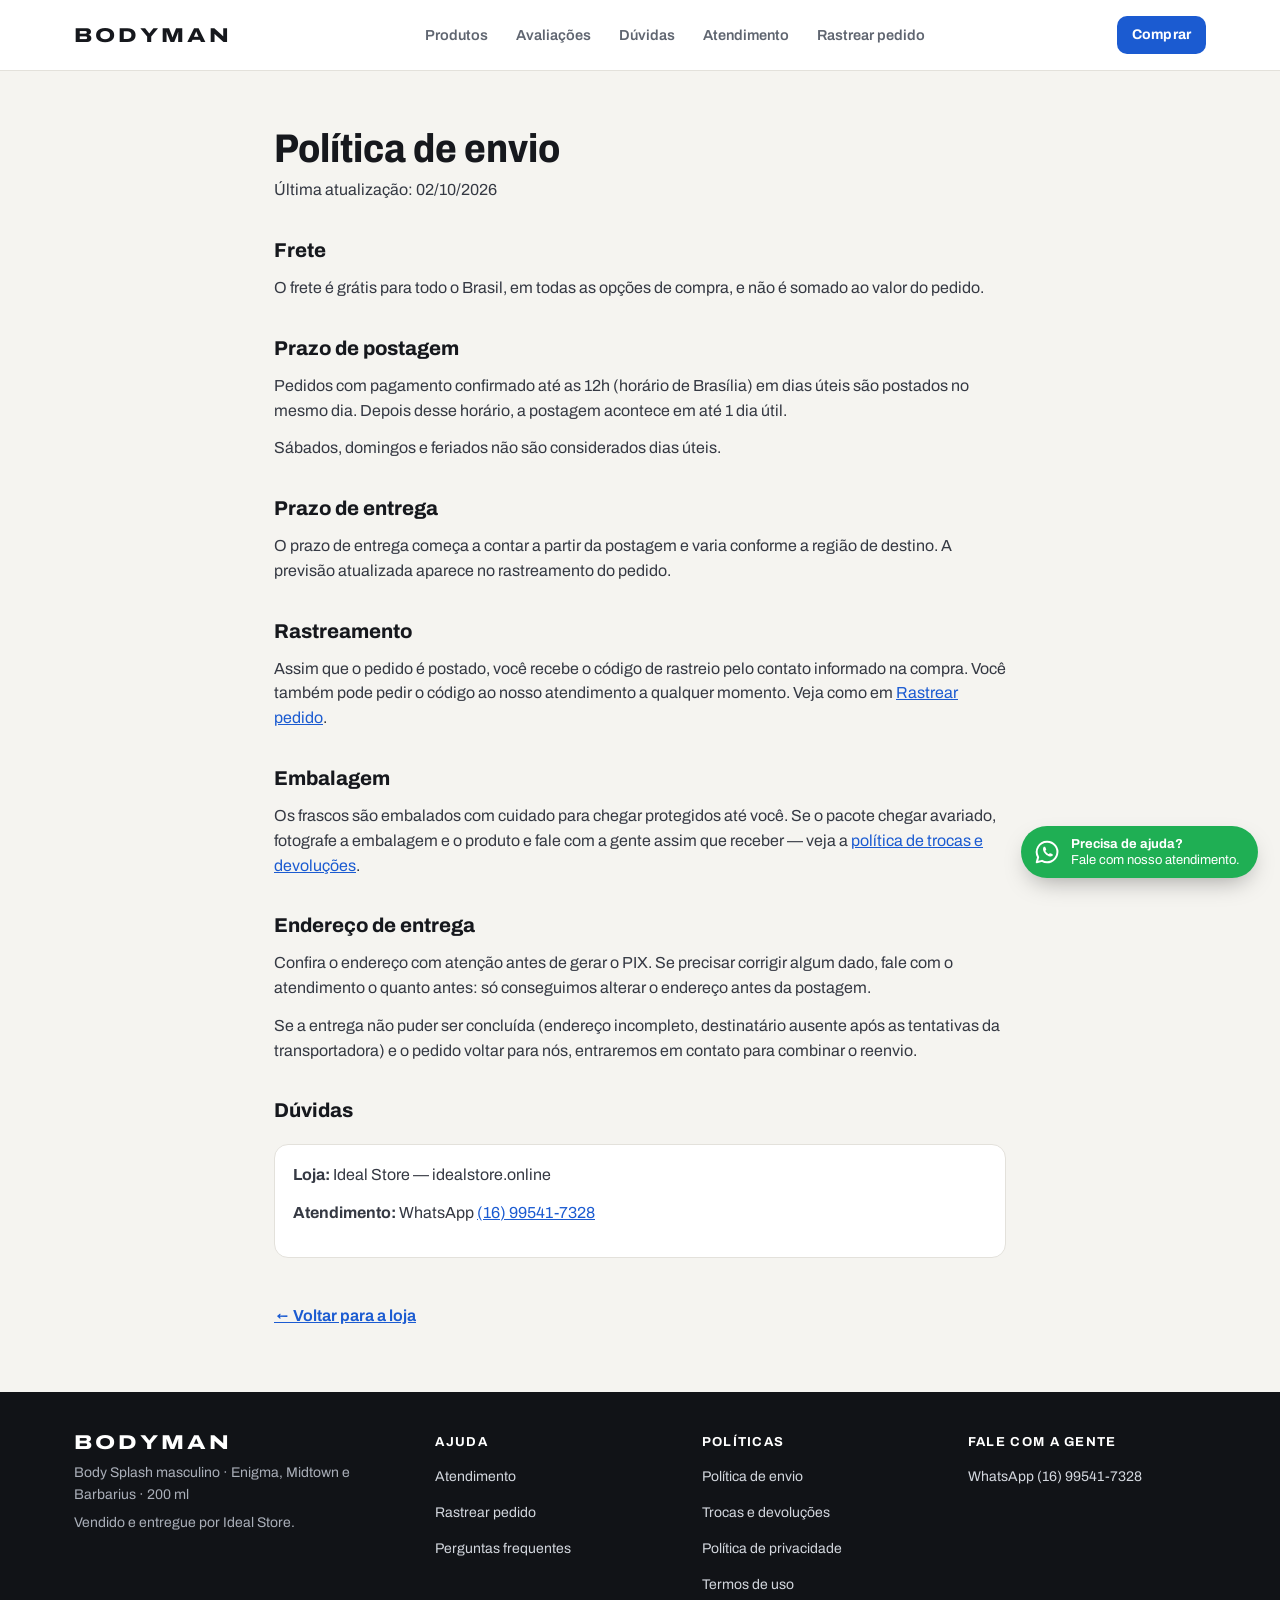
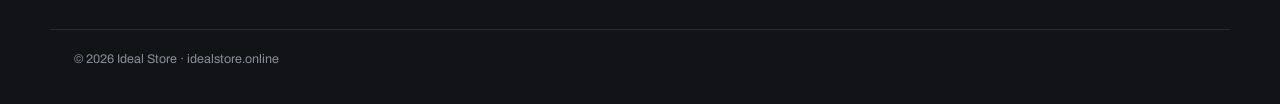
==== politica-de-envio.html @ 3f60a975 "Otimiza a página de vendas Bodyman para confiança e conversão Página (index.html, style.css, script." ====
<!DOCTYPE html>
<html lang="pt-BR" class="no-js">
<head>
<meta charset="UTF-8">
<meta name="viewport" content="width=device-width, initial-scale=1, viewport-fit=cover">
<title>Política de envio | Bodyman · Ideal Store</title>
<meta name="description" content="Frete grátis para todo o Brasil, prazo de postagem e rastreamento dos pedidos Bodyman.">
<meta name="theme-color" content="#16181D">
<link rel="canonical" href="https://idealstore.online/politica-de-envio.html">
<link rel="icon" href="img/favicon.svg" type="image/svg+xml">
<link rel="icon" href="img/favicon-48.png" type="image/png" sizes="48x48">
<link rel="apple-touch-icon" href="img/apple-touch-icon.png">
<script>document.documentElement.className='js';</script>
<link rel="stylesheet" href="style.css?v=20261002">
</head>
<body>
<a class="bm-pular" href="#conteudo">Pular para o conteúdo</a>

<header class="bm-header" id="topo">
  <div class="bm-wrap bm-header-in">
    <a class="bm-logo" href="/" aria-label="Bodyman — página inicial">BODYMAN</a>
    <nav class="bm-nav" id="bm-menu" aria-label="Menu principal" data-aberto="false">
      <a href="/#fragrancias">Produtos</a>
      <a href="/#avaliacoes">Avaliações</a>
      <a href="/#duvidas">Dúvidas</a>
      <a href="/#atendimento">Atendimento</a>
      <a href="rastrear-pedido.html">Rastrear pedido</a>
    </nav>
    <div class="bm-header-acoes">
      <a class="bm-btn bm-btn--sm bm-header-cta" href="/#oferta">Comprar</a>
      <a class="bm-header-wa" data-wa="header" href="https://wa.me/5516995417328?text=Ol%C3%A1!%20Vim%20pelo%20site%20da%20Bodyman%20e%20gostaria%20de%20tirar%20uma%20d%C3%BAvida%20sobre%20meu%20pedido%2Fprodutos." target="_blank" rel="noopener" aria-label="Atendimento pelo WhatsApp"><svg viewBox="0 0 24 24" aria-hidden="true"><path class="bm-wa-bolha" d="M12 3.2a8.8 8.8 0 0 0-7.6 13.2L3.2 20.8l4.5-1.2A8.8 8.8 0 1 0 12 3.2z"/><path class="bm-wa-fone" d="M8.9 7.9c.2-.4.4-.4.7-.4h.5c.2 0 .4 0 .5.4l.7 1.7c.1.2 0 .4-.1.6l-.5.6c-.1.2-.1.3 0 .5.6 1 1.4 1.8 2.4 2.4.2.1.4.1.5 0l.6-.5c.2-.2.4-.2.6-.1l1.7.7c.3.1.4.3.4.5v.5c0 .3-.1.5-.4.7-.5.3-1.2.5-1.9.4-1.4-.2-2.8-1-3.9-2.1s-1.9-2.5-2.1-3.9c-.1-.7.1-1.4.4-1.9z"/></svg></a>
      <button type="button" class="bm-menu-btn" aria-controls="bm-menu" aria-expanded="false" aria-label="Abrir menu">
        <svg class="bm-ico-menu" viewBox="0 0 24 24" aria-hidden="true"><path d="M4 7h16M4 12h16M4 17h16"/></svg>
        <svg class="bm-ico-fechar" viewBox="0 0 24 24" aria-hidden="true"><path d="M6 6l12 12M18 6L6 18"/></svg>
      </button>
    </div>
  </div>
</header>

<main id="conteudo" class="bm-wrap bm-doc">
  <h1>Política de envio</h1>
  <p class="bm-doc-data">Última atualização: 02/10/2026</p>

  <h2>Frete</h2>
  <p>O frete é grátis para todo o Brasil, em todas as opções de compra, e não é somado ao valor do pedido.</p>

  <h2>Prazo de postagem</h2>
  <p>Pedidos com pagamento confirmado até as <span data-corte>12h</span> (horário de Brasília) em dias úteis são postados no mesmo dia. Depois desse horário, a postagem acontece em até 1 dia útil.</p>
  <p>Sábados, domingos e feriados não são considerados dias úteis.</p>

  <h2>Prazo de entrega</h2>
  <p>O prazo de entrega começa a contar a partir da postagem e varia conforme a região de destino.<span data-site-if="DELIVERY_ESTIMATE" hidden> Prazo estimado: <span data-site-text="DELIVERY_ESTIMATE"></span>.</span> A previsão atualizada aparece no rastreamento do pedido.</p>
  <p class="bm-preencher">PREENCHER no site.js: DELIVERY_ESTIMATE (ex.: "de 3 a 12 dias úteis após a postagem, conforme a região").</p>

  <h2>Rastreamento</h2>
  <p>Assim que o pedido é postado, você recebe o código de rastreio pelo contato informado na compra. Você também pode pedir o código ao nosso atendimento a qualquer momento. Veja como em <a href="rastrear-pedido.html">Rastrear pedido</a>.</p>
  <!-- CONFIRMAR: por qual canal o código é enviado (WhatsApp, e-mail ou os dois). -->

  <h2>Embalagem</h2>
  <p>Os frascos são embalados com cuidado para chegar protegidos até você. Se o pacote chegar avariado, fotografe a embalagem e o produto e fale com a gente assim que receber — veja a <a href="trocas-e-devolucoes.html">política de trocas e devoluções</a>.</p>

  <h2>Endereço de entrega</h2>
  <p>Confira o endereço com atenção antes de gerar o PIX. Se precisar corrigir algum dado, fale com o atendimento o quanto antes: só conseguimos alterar o endereço antes da postagem.</p>
  <p>Se a entrega não puder ser concluída (endereço incompleto, destinatário ausente após as tentativas da transportadora) e o pedido voltar para nós, entraremos em contato para combinar o reenvio.</p>
  <!-- CONFIRMAR: condições de reenvio quando o pedido volta por erro de endereço. -->

  <h2>Dúvidas</h2>
  <div class="bm-doc-box">
    <p><b>Loja:</b> <span data-site-text="STORE_NAME">Ideal Store</span> — idealstore.online</p>
    <!-- Dados da empresa: preencha COMPANY_NAME, CNPJ e ADDRESS no site.js. Enquanto vazios, estas linhas não aparecem. -->
    <p data-site-if="COMPANY_NAME" hidden><b>Razão social:</b> <span data-site-text="COMPANY_NAME"></span></p>
    <p data-site-if="CNPJ" hidden><b>CNPJ:</b> <span data-site-text="CNPJ"></span></p>
    <p data-site-if="ADDRESS" hidden><b>Endereço:</b> <span data-site-text="ADDRESS"></span></p>
    <p><b>Atendimento:</b> WhatsApp <a data-wa="politica" href="https://wa.me/5516995417328?text=Ol%C3%A1!%20Vim%20pelo%20site%20da%20Bodyman%20e%20gostaria%20de%20tirar%20uma%20d%C3%BAvida%20sobre%20meu%20pedido%2Fprodutos." target="_blank" rel="noopener"><span data-site-text="WHATSAPP_DISPLAY">(16) 99541-7328</span></a><span data-site-if="EMAIL" hidden> · e-mail <a data-site-href="email" href="#"><span data-site-text="EMAIL"></span></a></span></p>
    <p class="bm-preencher">PREENCHER no site.js: COMPANY_NAME (razão social), CNPJ, ADDRESS e EMAIL (se existir). Esta caixa amarela só aparece com ?preview=1.</p>
  </div>
  <a class="bm-doc-voltar" href="/">← Voltar para a loja</a>
</main>

<footer class="bm-rodape">
  <div class="bm-wrap bm-rodape-grid">
    <div class="bm-rodape-marca">
      <p class="bm-logo bm-logo--rodape">BODYMAN</p>
      <p>Body Splash masculino · Enigma, Midtown e Barbarius · 200 ml</p>
      <p>Vendido e entregue por <span data-site-text="STORE_NAME">Ideal Store</span>.</p>
    </div>
    <nav class="bm-rodape-col" aria-label="Ajuda">
      <p class="bm-rodape-tit">Ajuda</p>
      <a href="/#atendimento">Atendimento</a>
      <a href="rastrear-pedido.html">Rastrear pedido</a>
      <a href="/#duvidas">Perguntas frequentes</a>
    </nav>
    <nav class="bm-rodape-col" aria-label="Políticas">
      <p class="bm-rodape-tit">Políticas</p>
      <a href="politica-de-envio.html">Política de envio</a>
      <a href="trocas-e-devolucoes.html">Trocas e devoluções</a>
      <a href="politica-de-privacidade.html">Política de privacidade</a>
      <a href="termos-de-uso.html">Termos de uso</a>
    </nav>
    <div class="bm-rodape-col">
      <p class="bm-rodape-tit">Fale com a gente</p>
      <a data-wa="rodape" href="https://wa.me/5516995417328?text=Ol%C3%A1!%20Vim%20pelo%20site%20da%20Bodyman%20e%20gostaria%20de%20tirar%20uma%20d%C3%BAvida%20sobre%20meu%20pedido%2Fprodutos." target="_blank" rel="noopener">WhatsApp <span data-site-text="WHATSAPP_DISPLAY">(16) 99541-7328</span></a>
      <a data-site-if="EMAIL" hidden data-site-href="email" href="#"><span data-site-text="EMAIL"></span></a>
      <p data-site-if="SUPPORT_HOURS" hidden><span data-site-text="SUPPORT_HOURS"></span></p>
    </div>
  </div>
  <div class="bm-wrap bm-rodape-base">
    <p data-site-if="COMPANY_NAME CNPJ" hidden><span data-site-text="COMPANY_NAME"></span> · CNPJ <span data-site-text="CNPJ"></span></p>
    <p data-site-if="ADDRESS" hidden><span data-site-text="ADDRESS"></span></p>
    <p>© <span data-ano>2026</span> <span data-site-text="STORE_NAME">Ideal Store</span> · idealstore.online</p>
  </div>
</footer>

<a class="bm-wa-flutuante" data-wa="flutuante" href="https://wa.me/5516995417328?text=Ol%C3%A1!%20Vim%20pelo%20site%20da%20Bodyman%20e%20gostaria%20de%20tirar%20uma%20d%C3%BAvida%20sobre%20meu%20pedido%2Fprodutos." target="_blank" rel="noopener" aria-label="Precisa de ajuda? Fale com nosso atendimento pelo WhatsApp">
  <svg viewBox="0 0 24 24" aria-hidden="true"><path class="bm-wa-bolha" d="M12 3.2a8.8 8.8 0 0 0-7.6 13.2L3.2 20.8l4.5-1.2A8.8 8.8 0 1 0 12 3.2z"/><path class="bm-wa-fone" d="M8.9 7.9c.2-.4.4-.4.7-.4h.5c.2 0 .4 0 .5.4l.7 1.7c.1.2 0 .4-.1.6l-.5.6c-.1.2-.1.3 0 .5.6 1 1.4 1.8 2.4 2.4.2.1.4.1.5 0l.6-.5c.2-.2.4-.2.6-.1l1.7.7c.3.1.4.3.4.5v.5c0 .3-.1.5-.4.7-.5.3-1.2.5-1.9.4-1.4-.2-2.8-1-3.9-2.1s-1.9-2.5-2.1-3.9c-.1-.7.1-1.4.4-1.9z"/></svg>
  <span class="bm-wa-txt"><b>Precisa de ajuda?</b>Fale com nosso atendimento.</span>
</a>

<script src="site.js?v=20261002" defer></script>
</body>
</html>
---- style.css ----
/* =====================================================================
   BODYMAN · IDEAL STORE — estilos da loja
   Tema claro, cores e fonte da identidade original (Archivo + azul).
   Mobile first: o layout base é o do celular; telas maiores ajustam.
   Preços, textos dinâmicos e regras ficam no script.js / site.js.
   ===================================================================== */

/* ---------- fonte (hospedada no próprio site) ---------- */
@font-face{
  font-family:'Archivo';
  font-style:normal;
  font-weight:100 900;
  font-stretch:62% 125%;
  font-display:swap;
  src:url(fonts/archivo-latin.woff2) format('woff2');
  unicode-range:U+0000-00FF,U+0131,U+0152-0153,U+02BB-02BC,U+02C6,U+02DA,U+02DC,U+0304,U+0308,U+0329,U+2000-206F,U+20AC,U+2122,U+2191,U+2193,U+2212,U+2215,U+FEFF,U+FFFD;
}
/* fonte do sistema com as medidas da Archivo: o texto não "pula" quando a fonte carrega */
@font-face{
  font-family:'Archivo Fallback';
  src:local('Arial'),local('Helvetica'),local('Liberation Sans'),local('Arimo'),local('Roboto');
  size-adjust:98.6%;
  ascent-override:89%;
  descent-override:21.3%;
  line-gap-override:0%;
}

:root{
  --bm-bg:        #F5F4F0;
  --bm-surface:   #FFFFFF;
  --bm-surface-2: #F2F1EC;
  --bm-line:      #E3E1DB;
  --bm-line-2:    #CFCCC4;
  --bm-txt:       #16181D;
  --bm-muted:     #5F6570;
  --bm-ink:       #16181D;

  --bm-brand:     #1B5BD1;
  --bm-brand-esc: #1449AE;
  --bm-brand-tint:#EEF3FD;
  --bm-ok:        #127A45;
  --bm-ok-tint:   #E8F5EE;
  --bm-estrela:   #F2A516;
  --bm-erro:      #B3261E;
  --bm-wa:        #1FAF54;
  --bm-wa-esc:    #178F44;

  --bm-enigma:    #2B2B2B;
  --bm-midtown:   #3A86C8;
  --bm-barbarius: #1C5E7E;

  --bm-palco:     radial-gradient(ellipse at 50% 58%,#FFFFFF 0%,#EFEDE8 80%);
  --bm-raio:      14px;
  --bm-max:       1180px;
  --bm-gutter:    16px;
  --bm-header-h:  58px;
}

*,*::before,*::after{box-sizing:border-box;}
html{scroll-behavior:smooth;-webkit-text-size-adjust:100%;text-size-adjust:100%;}
body{
  margin:0;background:var(--bm-bg);color:var(--bm-txt);
  font-family:'Archivo','Archivo Fallback','Helvetica Neue',Arial,sans-serif;
  font-size:16px;line-height:1.55;-webkit-font-smoothing:antialiased;
  overflow-x:clip;
}
img{max-width:100%;display:block;height:auto;}
button,input{font-family:inherit;}
p{margin:0 0 .8em;}
p:last-child{margin-bottom:0;}
ul,ol{margin:0;padding:0;list-style:none;}
a{color:var(--bm-brand);}
svg{flex:none;}
[hidden]{display:none !important;}
:focus-visible{outline:2px solid var(--bm-brand);outline-offset:2px;}

.bm-wrap{max-width:var(--bm-max);margin:0 auto;padding:0 var(--bm-gutter);}

.bm-pular{position:absolute;left:12px;top:-60px;z-index:300;background:var(--bm-ink);color:#fff;padding:10px 14px;border-radius:8px;text-decoration:none;}
.bm-pular:focus{top:10px;}

/* ---------- ícones de linha ---------- */
.bm-chips svg,.bm-confianca svg,.bm-garantias svg,.bm-resumo-selos svg,.bm-vendedor svg,
.bm-etapa-ico svg,.bm-envio-hoje svg,.bm-seta svg,.bm-menu-btn svg,.bm-co svg.bm-ico{
  fill:none;stroke:currentColor;stroke-width:1.8;stroke-linecap:round;stroke-linejoin:round;
}

/* ---------- botões ---------- */
.bm-btn{
  display:inline-flex;align-items:center;justify-content:center;gap:8px;
  font-size:15px;font-weight:700;line-height:1.2;letter-spacing:.01em;
  padding:13px 22px;min-height:46px;border-radius:10px;border:1.5px solid transparent;cursor:pointer;
  background:var(--bm-brand);color:#fff;text-decoration:none;text-align:center;
  -webkit-tap-highlight-color:transparent;touch-action:manipulation;
  transition:background .18s ease,border-color .18s ease,transform .12s ease,box-shadow .18s ease;
}
.bm-btn:hover{background:var(--bm-brand-esc);}
.bm-btn:active{transform:translateY(1px);}
.bm-btn[disabled]{opacity:.45;cursor:not-allowed;}
.bm-btn--lg{
  width:100%;min-height:56px;padding:16px 22px;font-size:16.5px;font-weight:750;
  letter-spacing:.06em;text-transform:uppercase;
  box-shadow:0 8px 20px -10px rgba(27,91,209,.55);
}
.bm-btn--sm{min-height:38px;padding:9px 14px;font-size:14px;}
.bm-btn--ghost{background:transparent;color:var(--bm-txt);border-color:var(--bm-line-2);box-shadow:none;}
.bm-btn--ghost:hover{background:var(--bm-surface-2);border-color:#B9B5AC;}
.bm-btn--wa{background:var(--bm-wa);box-shadow:0 8px 20px -10px rgba(31,175,84,.6);}
.bm-btn--wa:hover{background:var(--bm-wa-esc);}
.bm-btn--wa svg,.bm-wa-flutuante svg{width:22px;height:22px;}
.bm-wa-bolha{fill:none;stroke:currentColor;stroke-width:1.7;stroke-linejoin:round;}
.bm-wa-fone{fill:currentColor;}

/* ---------- estrelas ---------- */
.bm-stars{position:relative;display:inline-block;white-space:nowrap;letter-spacing:1px;line-height:1;color:#D9D6CF;font-size:15px;font-style:normal;}
.bm-stars i{position:absolute;left:0;top:0;overflow:hidden;font-style:normal;color:var(--bm-estrela);}
.bm-stars--lg{font-size:20px;}

/* =====================================================================
   CABEÇALHO
   ===================================================================== */
.bm-header{position:relative;z-index:50;background:var(--bm-surface);border-bottom:1px solid var(--bm-line);}
.bm-header-in{display:flex;align-items:center;justify-content:space-between;gap:16px;height:var(--bm-header-h);}
.bm-logo{
  font-size:18px;font-weight:800;font-stretch:125%;letter-spacing:.16em;line-height:1;
  color:var(--bm-ink);text-decoration:none;margin:0;
}
.bm-header-acoes{display:flex;align-items:center;gap:8px;}
.bm-header-cta{display:none;}
.bm-header-wa{width:44px;height:44px;display:inline-flex;align-items:center;justify-content:center;border-radius:10px;color:var(--bm-wa);}
.bm-header-wa svg{width:26px;height:26px;}
.bm-menu-btn{
  width:44px;height:44px;margin-right:-10px;display:inline-flex;align-items:center;justify-content:center;
  background:none;border:0;border-radius:10px;color:var(--bm-ink);cursor:pointer;
}
.bm-menu-btn svg{width:24px;height:24px;}
.bm-menu-btn .bm-ico-fechar{display:none;}
.bm-menu-btn[aria-expanded="true"] .bm-ico-menu{display:none;}
.bm-menu-btn[aria-expanded="true"] .bm-ico-fechar{display:block;}

/* menu do celular: lista simples abaixo do cabeçalho */
.bm-nav{display:flex;}
.js .bm-nav{
  position:absolute;left:0;right:0;top:100%;display:none;flex-direction:column;
  background:var(--bm-surface);border-bottom:1px solid var(--bm-line);
  box-shadow:0 18px 30px -18px rgba(20,24,33,.25);padding:6px var(--bm-gutter) 14px;
}
.js .bm-nav[data-aberto="true"]{display:flex;}
.bm-nav a{color:var(--bm-txt);text-decoration:none;font-weight:600;font-size:16px;padding:13px 2px;border-bottom:1px solid var(--bm-surface-2);}
.bm-nav a:last-child{border-bottom:0;}
.no-js .bm-menu-btn{display:none;}
.no-js .bm-header-in{height:auto;flex-wrap:wrap;padding-top:12px;padding-bottom:6px;}
.no-js .bm-nav{width:100%;overflow-x:auto;gap:16px;}
.no-js .bm-nav a{font-size:14px;border:0;white-space:nowrap;padding:6px 0;}

/* =====================================================================
   HERO
   ===================================================================== */
.bm-hero{padding:0 0 36px;}
.bm-hero-in{display:grid;grid-template-columns:minmax(0,1fr);}
.bm-hero-midia{min-width:0;}
.bm-palco{
  position:relative;margin:0 calc(-1 * var(--bm-gutter));
  height:clamp(214px,57vw,300px);background:var(--bm-palco);
  display:flex;align-items:center;justify-content:center;overflow:hidden;
}
.bm-palco-img{height:90%;width:auto;max-width:none;}
.bm-palco-tag{
  display:none;position:absolute;left:var(--bm-gutter);bottom:12px;
  font-size:11.5px;font-weight:700;letter-spacing:.08em;text-transform:uppercase;
  background:rgba(255,255,255,.88);color:var(--bm-ink);border:1px solid var(--bm-line);
  border-radius:999px;padding:5px 10px;
}
.bm-hero-txt{min-width:0;padding-top:16px;}
.bm-marca{font-size:12px;font-weight:800;letter-spacing:.18em;text-transform:uppercase;color:var(--bm-ink);margin:0 0 6px;}
.bm-marca span{font-weight:600;letter-spacing:.06em;color:var(--bm-muted);}
.bm-titulo{
  font-size:clamp(26px,7.2vw,46px);font-weight:760;font-stretch:88%;line-height:1.06;letter-spacing:-.015em;
  margin:0 0 10px;text-wrap:balance;
}
.bm-nota-linha{display:inline-flex;flex-wrap:wrap;align-items:center;gap:4px 8px;font-size:14px;color:var(--bm-muted);text-decoration:none;margin:0 0 8px;}
.bm-nota-linha b{color:var(--bm-txt);}
.bm-nota-linha:hover span:last-child{text-decoration:underline;}
.bm-kit-linha{font-size:14.5px;line-height:1.45;color:var(--bm-muted);margin:0 0 12px;}
.bm-kit-linha b{color:var(--bm-txt);font-weight:650;}

.bm-preco-bloco{margin:0 0 12px;}
.bm-preco{font-size:clamp(34px,9.4vw,46px);font-weight:800;letter-spacing:-.02em;line-height:1;margin:0 0 6px;}
.bm-preco small{font-size:15px;font-weight:650;color:var(--bm-ok);letter-spacing:0;}
.bm-preco-de{font-size:13.5px;color:var(--bm-muted);margin:0;}
.bm-preco-de b{color:var(--bm-ok);font-weight:650;}

.bm-chips{display:flex;flex-wrap:wrap;gap:6px 11px;margin:0 0 16px;font-size:12.5px;font-weight:650;color:var(--bm-txt);}
.bm-chips li{display:inline-flex;align-items:center;gap:4px;white-space:nowrap;}
.bm-chips svg{width:16px;height:16px;color:var(--bm-brand);}

.bm-cta-selos{font-size:12.5px;color:var(--bm-muted);text-align:center;margin:10px 0 0;}
.bm-cta-selos i{font-style:normal;margin:0 4px;color:var(--bm-line-2);}
.bm-envio-hoje{display:flex;align-items:flex-start;justify-content:center;gap:6px;font-size:13px;color:var(--bm-txt);text-align:center;margin:10px 0 0;}
.bm-envio-hoje svg{width:15px;height:15px;color:var(--bm-brand);margin-top:3px;}
.bm-hero-alt{text-align:center;font-size:14px;margin:12px 0 0;}
.bm-hero-alt a{font-weight:600;text-underline-offset:3px;}

/* prova social logo abaixo do botão */
.bm-prova{margin-top:22px;padding-top:18px;border-top:1px solid var(--bm-line);}
.bm-prova-cab{display:flex;align-items:center;justify-content:space-between;gap:10px;margin-bottom:12px;}
.bm-prova-cab p{margin:0;display:flex;flex-wrap:wrap;align-items:center;gap:4px 8px;font-size:14px;color:var(--bm-muted);}
.bm-prova-cab b{color:var(--bm-txt);}
.bm-prova-cab a{font-size:14px;font-weight:650;white-space:nowrap;text-underline-offset:3px;}
.bm-prova-lista{
  display:grid;grid-auto-flow:column;grid-auto-columns:44%;gap:10px;
  overflow-x:auto;scroll-snap-type:x mandatory;-webkit-overflow-scrolling:touch;
  margin:0 calc(-1 * var(--bm-gutter));padding:2px var(--bm-gutter) 6px;scroll-padding:0 var(--bm-gutter);
  scrollbar-width:none;
}
.bm-prova-lista::-webkit-scrollbar{display:none;}

/* card curto de avaliação (destaques) */
.bm-mini-av{
  scroll-snap-align:start;min-width:0;display:flex;flex-direction:column;
  background:var(--bm-surface);border:1px solid var(--bm-line);border-radius:12px;overflow:hidden;
}
.bm-mini-av-foto{display:block;width:100%;padding:0;border:0;background:var(--bm-surface-2);cursor:zoom-in;aspect-ratio:4/5;overflow:hidden;}
.bm-mini-av-foto img{width:100%;height:100%;object-fit:cover;}
.bm-mini-av-corpo{display:flex;flex-direction:column;gap:4px;padding:10px 11px 12px;}
.bm-mini-av-corpo .bm-stars{font-size:13px;}
.bm-mini-av-texto{
  font-size:13px;line-height:1.4;margin:0;color:var(--bm-txt);
  display:-webkit-box;-webkit-line-clamp:3;-webkit-box-orient:vertical;overflow:hidden;
}
.bm-mini-av-nome{font-size:12.5px;font-weight:700;margin:0;}
.bm-mini-av-meta{font-size:12px;color:var(--bm-muted);margin:0;}

/* selo de compra verificada */
.bm-verificada{display:inline-flex;align-items:center;gap:4px;font-size:11px;font-weight:700;color:var(--bm-ok);background:var(--bm-ok-tint);border-radius:999px;padding:3px 8px;align-self:flex-start;white-space:nowrap;}

/* =====================================================================
   FAIXA DE CONFIANÇA
   ===================================================================== */
.bm-confianca{background:var(--bm-surface);border-top:1px solid var(--bm-line);border-bottom:1px solid var(--bm-line);}
.bm-confianca-lista{display:grid;grid-template-columns:repeat(2,minmax(0,1fr));gap:18px 14px;padding-top:20px;padding-bottom:20px;}
.bm-confianca-lista li{display:flex;align-items:flex-start;gap:10px;}
.bm-confianca-lista svg{width:24px;height:24px;color:var(--bm-brand);margin-top:1px;}
.bm-confianca-lista p{margin:0;display:flex;flex-direction:column;font-size:12.5px;line-height:1.35;color:var(--bm-muted);}
.bm-confianca-lista b{font-size:14px;color:var(--bm-txt);font-weight:700;margin-bottom:2px;}

/* =====================================================================
   SEÇÕES
   ===================================================================== */
.bm-secao{padding:56px 0;scroll-margin-top:8px;}
.bm-secao--alt{background:var(--bm-surface);}
.bm-secao-cab{max-width:680px;margin:0 0 26px;}
.bm-sobre{font-size:12px;font-weight:750;letter-spacing:.16em;text-transform:uppercase;color:var(--bm-brand);margin:0 0 8px;}
.bm-h2{font-size:clamp(25px,6.4vw,38px);font-weight:760;font-stretch:88%;line-height:1.08;letter-spacing:-.012em;margin:0 0 10px;text-wrap:balance;}
.bm-lead{color:var(--bm-muted);font-size:16px;margin:0;}

/* bloco de CTA no meio da página */
.bm-cta-bloco{max-width:460px;margin:32px auto 0;text-align:center;}
.bm-cta-sub{font-size:13.5px;color:var(--bm-muted);margin:10px 0 0;}
.bm-cta-link{display:inline-block;margin-top:10px;font-size:14.5px;font-weight:650;text-underline-offset:3px;}

/* =====================================================================
   FRAGRÂNCIAS
   ===================================================================== */
.bm-frs{display:grid;gap:14px;}
.bm-fr{
  --ac:var(--bm-enigma);
  display:grid;grid-template-columns:104px minmax(0,1fr);gap:16px;align-items:start;
  background:var(--bm-surface);border:1px solid var(--bm-line);border-radius:var(--bm-raio);padding:14px;
}
.bm-fr[data-ac="midtown"]{--ac:var(--bm-midtown);}
.bm-fr[data-ac="barbarius"]{--ac:var(--bm-barbarius);}
.bm-fr-foto{height:196px;border-radius:10px;background:var(--bm-palco);display:flex;align-items:center;justify-content:center;overflow:hidden;}
.bm-fr-foto img{height:88%;width:auto;max-width:none;}
.bm-fr-txt{min-width:0;padding-top:4px;}
.bm-fr-nome{font-size:24px;font-weight:780;font-stretch:88%;letter-spacing:.01em;text-transform:uppercase;line-height:1.05;margin:0 0 4px;}
.bm-fr-perfil{font-size:12px;font-weight:750;letter-spacing:.12em;text-transform:uppercase;color:var(--ac);margin:0 0 8px;}
.bm-fr[data-ac="enigma"] .bm-fr-perfil{color:#4A4D55;}
.bm-fr-desc{font-size:14.5px;color:var(--bm-muted);line-height:1.5;margin:0 0 8px;}
.bm-fr-notas summary{
  display:inline-flex;align-items:center;gap:6px;min-height:40px;cursor:pointer;list-style:none;
  font-size:14px;font-weight:700;color:var(--bm-txt);text-decoration:underline;text-underline-offset:3px;
}
.bm-fr-notas summary::-webkit-details-marker{display:none;}
.bm-fr-notas summary::after{content:"";width:7px;height:7px;border-right:2px solid currentColor;border-bottom:2px solid currentColor;transform:translateY(-2px) rotate(45deg);transition:transform .2s ease;}
.bm-fr-notas[open] summary::after{transform:translateY(1px) rotate(-135deg);}
.bm-fr-notas dl{margin:6px 0 0;display:grid;gap:8px;background:var(--bm-surface-2);border-radius:10px;padding:12px 14px;}
.bm-fr-notas dt{font-size:11px;font-weight:750;letter-spacing:.1em;text-transform:uppercase;color:var(--bm-muted);}
.bm-fr-notas dd{margin:1px 0 0;font-size:14px;}

/* =====================================================================
   OFERTA / RESUMO DO PEDIDO
   ===================================================================== */
.bm-oferta-grid{display:grid;grid-template-columns:minmax(0,1fr);gap:22px;}
.bm-resumo{
  background:var(--bm-surface);border:1px solid var(--bm-line);border-radius:var(--bm-raio);padding:16px;
  box-shadow:0 18px 40px -30px rgba(20,24,33,.35);scroll-margin-top:12px;
}
.bm-opcoes{display:grid;gap:10px;}
.bm-opcao{
  display:grid;grid-template-columns:auto minmax(0,1fr) auto;align-items:center;gap:10px;
  width:100%;text-align:left;color:inherit;cursor:pointer;-webkit-tap-highlight-color:transparent;
  background:var(--bm-surface);border:1.5px solid var(--bm-line);border-radius:12px;padding:13px 12px;
  transition:border-color .18s ease,background .18s ease;
}
.bm-opcao:hover{border-color:var(--bm-line-2);}
.bm-opcao[aria-pressed="true"]{border-color:var(--bm-brand);background:var(--bm-brand-tint);}
.bm-mark{width:20px;height:20px;border-radius:50%;border:2px solid #BDB9B0;position:relative;flex:none;}
.bm-opcao[aria-pressed="true"] .bm-mark{border-color:var(--bm-brand);}
.bm-opcao[aria-pressed="true"] .bm-mark::after{content:"";position:absolute;top:3px;right:3px;bottom:3px;left:3px;border-radius:50%;background:var(--bm-brand);}
.bm-opcao-txt{display:flex;flex-direction:column;gap:2px;min-width:0;}
.bm-opcao-nome{font-size:15px;font-weight:700;display:flex;flex-wrap:wrap;align-items:center;gap:6px;}
.bm-opcao-sub{font-size:13px;color:var(--bm-muted);}
.bm-opcao-econ{font-size:12.5px;font-weight:700;color:var(--bm-ok);}
.bm-opcao-preco{display:flex;flex-direction:column;align-items:flex-end;text-align:right;}
.bm-opcao-preco b{font-size:16.5px;font-weight:800;white-space:nowrap;}
.bm-opcao-preco small{font-size:12px;color:var(--bm-muted);white-space:nowrap;}
.bm-flag{font-size:10.5px;font-weight:750;letter-spacing:.06em;text-transform:uppercase;background:var(--bm-ok);color:#fff;border-radius:999px;padding:3px 8px;}

/* escolha das fragrâncias (1 ou 2 frascos) */
.bm-slots{margin-top:14px;}
.bm-slots:empty{display:none;}
.bm-slot-titulo{display:flex;justify-content:space-between;gap:10px;font-size:13.5px;font-weight:700;margin:0 0 8px;}
.bm-slot-titulo span{font-weight:600;color:var(--bm-muted);}
.bm-escolhas{display:grid;grid-template-columns:repeat(3,minmax(0,1fr));gap:8px;}
.bm-escolha{
  --ac:var(--bm-enigma);
  display:flex;flex-direction:column;align-items:center;gap:6px;min-width:0;
  padding:10px 6px 9px;border:1.5px solid var(--bm-line);border-radius:12px;background:var(--bm-surface);
  color:inherit;cursor:pointer;font-size:13.5px;font-weight:700;-webkit-tap-highlight-color:transparent;
  transition:border-color .18s ease,background .18s ease;
}
.bm-escolha[data-ac="midtown"]{--ac:var(--bm-midtown);}
.bm-escolha[data-ac="barbarius"]{--ac:var(--bm-barbarius);}
.bm-escolha img{height:64px;width:auto;}
.bm-escolha small{font-size:11.5px;font-weight:600;color:var(--bm-muted);}
.bm-escolha[aria-pressed="true"]{border-color:var(--ac);background:#F6F7F9;background:color-mix(in srgb,var(--ac) 8%,#fff);box-shadow:inset 0 0 0 1px var(--ac);}

.bm-upsell{
  display:flex;flex-wrap:wrap;align-items:center;justify-content:space-between;gap:10px;
  margin-top:14px;padding:12px 14px;border:1.5px dashed var(--bm-brand);border-radius:12px;background:var(--bm-brand-tint);
}
.bm-upsell p{margin:0;font-size:14px;flex:1 1 200px;}

.bm-resumo-caixa{background:var(--bm-surface-2);border-radius:12px;padding:14px 14px 12px;margin:14px 0 12px;}
.bm-resumo-titulo{font-size:12px;font-weight:750;letter-spacing:.1em;text-transform:uppercase;color:var(--bm-muted);margin:0 0 8px;}
.bm-resumo-lista{display:grid;gap:6px;font-size:14px;margin-bottom:10px;}
.bm-resumo-lista li{display:flex;justify-content:space-between;gap:10px;}
.bm-resumo-lista li > span:last-child{color:var(--bm-muted);white-space:nowrap;}
.bm-resumo-lista li[data-vazio="true"]{color:var(--bm-muted);font-style:italic;}
.bm-resumo-linhas{display:grid;gap:5px;font-size:13.5px;padding-top:10px;border-top:1px solid var(--bm-line);}
.bm-resumo-linhas div{display:flex;justify-content:space-between;gap:12px;color:var(--bm-muted);}
.bm-resumo-linhas b{color:var(--bm-txt);font-weight:650;text-align:right;}
.bm-resumo-linhas .bm-eco,.bm-resumo-linhas .bm-eco b,.bm-gratis{color:var(--bm-ok) !important;}
.bm-resumo-total{display:flex;justify-content:space-between;align-items:baseline;gap:10px;margin-top:10px;padding-top:10px;border-top:1px solid var(--bm-line);}
.bm-resumo-total span{font-size:14px;color:var(--bm-muted);}
.bm-resumo-total strong{font-size:26px;font-weight:800;letter-spacing:-.01em;}

.bm-comprar{font-size:17px;text-transform:none;letter-spacing:.01em;}
.bm-aviso{font-size:13.5px;color:var(--bm-erro);text-align:center;margin:8px 0 0;}
.bm-aviso:empty{display:none;}
.bm-aviso a{font-weight:700;}
.bm-resumo-selos{display:flex;flex-wrap:wrap;justify-content:center;gap:6px 14px;margin:12px 0 0;font-size:12.5px;color:var(--bm-muted);}
.bm-resumo-selos li{display:inline-flex;align-items:center;gap:5px;}
.bm-resumo-selos svg{width:15px;height:15px;color:var(--bm-ok);}

.bm-oferta-lado{min-width:0;display:grid;gap:18px;align-content:start;}
.bm-garantias{display:grid;gap:12px;background:var(--bm-surface);border:1px solid var(--bm-line);border-radius:var(--bm-raio);padding:16px;}
.bm-secao--alt .bm-garantias{background:var(--bm-bg);border-color:transparent;}
.bm-garantias li{display:flex;gap:11px;align-items:flex-start;font-size:14px;color:var(--bm-muted);}
.bm-garantias svg{width:22px;height:22px;color:var(--bm-brand);}
.bm-garantias b{color:var(--bm-txt);font-weight:650;}

.bm-depois{padding:2px 4px;}
.bm-depois-titulo{font-size:16px;font-weight:750;margin:0 0 10px;}
.bm-depois-lista{counter-reset:passo;display:grid;gap:0;}
.bm-depois-lista li{counter-increment:passo;position:relative;display:flex;align-items:center;gap:10px;font-size:14px;padding:5px 0;}
.bm-depois-lista li::before{
  content:counter(passo);width:24px;height:24px;border-radius:50%;flex:none;
  display:flex;align-items:center;justify-content:center;font-size:12px;font-weight:750;
  background:var(--bm-ink);color:#fff;position:relative;z-index:1;
}
.bm-depois-lista li:not(:last-child)::after{content:"";position:absolute;left:11px;top:29px;height:14px;width:2px;background:var(--bm-line-2);}

.bm-vendedor{display:flex;align-items:center;gap:8px;font-size:14px;color:var(--bm-muted);margin:0;padding:0 4px;}
.bm-vendedor svg{width:18px;height:18px;}
.bm-vendedor b{color:var(--bm-txt);}

/* =====================================================================
   GALERIA — VEJA DE PERTO
   ===================================================================== */
.bm-galeria{position:relative;}
.bm-galeria-trilho{
  display:grid;grid-auto-flow:column;grid-auto-columns:78%;gap:12px;
  overflow-x:auto;scroll-snap-type:x mandatory;-webkit-overflow-scrolling:touch;overscroll-behavior-x:contain;
  margin:0 calc(-1 * var(--bm-gutter));padding:0 var(--bm-gutter) 6px;scroll-padding:0 var(--bm-gutter);
  scrollbar-width:none;
}
.bm-galeria-trilho::-webkit-scrollbar{display:none;}
.bm-foto{margin:0;scroll-snap-align:start;min-width:0;}
.bm-foto > img,.bm-foto > button,.bm-foto-vazia{
  display:block;width:100%;aspect-ratio:4/5;border-radius:var(--bm-raio);overflow:hidden;
  background:var(--bm-surface);object-fit:cover;
}
.bm-foto--estudio > img{background:var(--bm-palco);object-fit:contain;padding:9% 0;}
.bm-foto figcaption{font-size:13.5px;font-weight:600;color:var(--bm-muted);margin-top:8px;}
.bm-foto-vazia{
  display:flex;align-items:center;justify-content:center;text-align:center;padding:20px;
  border:2px dashed var(--bm-line-2);background:var(--bm-surface-2);color:var(--bm-muted);font-size:14px;font-weight:600;
}
[data-vazio]{display:none !important;}
.bm-preview [data-vazio]{display:block !important;}
.bm-galeria-nav{display:none;}
.bm-seta{
  width:44px;height:44px;border-radius:50%;display:inline-flex;align-items:center;justify-content:center;cursor:pointer;
  background:var(--bm-surface);border:1px solid var(--bm-line);color:var(--bm-txt);box-shadow:0 6px 16px -8px rgba(0,0,0,.25);
}
.bm-seta svg{width:20px;height:20px;}
.bm-seta:hover{border-color:var(--bm-brand);color:var(--bm-brand);}

.bm-specs{display:grid;grid-template-columns:repeat(2,minmax(0,1fr));gap:1px;margin:26px 0 0;background:var(--bm-line);border:1px solid var(--bm-line);border-radius:var(--bm-raio);overflow:hidden;}
.bm-specs div{background:var(--bm-surface);padding:12px 14px;}
.bm-specs dt{font-size:11px;font-weight:750;letter-spacing:.1em;text-transform:uppercase;color:var(--bm-muted);}
.bm-specs dd{margin:2px 0 0;font-size:14.5px;font-weight:600;}

/* =====================================================================
   ENVIO — SEU PEDIDO CHEGA ASSIM
   ===================================================================== */
.bm-envio-grid{display:grid;grid-template-columns:minmax(0,1fr);gap:28px;align-items:start;}
.bm-etapas{display:grid;gap:0;}
.bm-etapas li{position:relative;display:flex;gap:14px;align-items:flex-start;padding:0 0 18px;}
.bm-etapas li:last-child{padding-bottom:0;}
.bm-etapas li:not(:last-child)::after{content:"";position:absolute;left:21px;top:46px;bottom:4px;width:2px;background:var(--bm-line);}
.bm-etapa-ico{width:44px;height:44px;border-radius:50%;display:flex;align-items:center;justify-content:center;background:var(--bm-brand-tint);color:var(--bm-brand);flex:none;}
.bm-etapa-ico svg{width:22px;height:22px;}
.bm-etapas p{margin:0;padding-top:2px;display:flex;flex-direction:column;font-size:14px;color:var(--bm-muted);line-height:1.45;}
.bm-etapas b{font-size:15.5px;color:var(--bm-txt);font-weight:700;margin-bottom:2px;}
.bm-envio-foto{margin:0;}
.bm-envio-foto img,.bm-envio-foto .bm-foto-vazia{width:100%;aspect-ratio:4/5;border-radius:var(--bm-raio);object-fit:cover;}
.bm-envio-foto figcaption{font-size:13.5px;color:var(--bm-muted);margin-top:8px;}

/* =====================================================================
   AVALIAÇÕES
   ===================================================================== */
.bm-av-topo{display:grid;grid-template-columns:auto minmax(0,1fr);gap:18px;align-items:center;background:var(--bm-surface);border:1px solid var(--bm-line);border-radius:var(--bm-raio);padding:18px;}
.bm-av-nota{text-align:center;padding-right:18px;border-right:1px solid var(--bm-line);}
.bm-av-media{margin:0 0 4px;display:flex;align-items:baseline;justify-content:center;gap:4px;}
.bm-av-media b{font-size:40px;font-weight:800;line-height:1;letter-spacing:-.02em;}
.bm-av-media span{font-size:14px;color:var(--bm-muted);}
.bm-av-total{font-size:12.5px;color:var(--bm-muted);margin:6px 0 0;}
.bm-av-barras{display:grid;gap:5px;}
.bm-av-barra{display:grid;grid-template-columns:30px minmax(0,1fr) 26px;align-items:center;gap:8px;font-size:12.5px;color:var(--bm-muted);}
.bm-av-barra span:first-child{white-space:nowrap;}
.bm-av-barra i{display:block;height:7px;border-radius:999px;background:var(--bm-surface-2);overflow:hidden;}
.bm-av-barra i b{display:block;height:100%;background:var(--bm-estrela);border-radius:999px;}
.bm-av-barra span:last-child{text-align:right;}

.bm-av-fotos{margin-top:20px;}
.bm-av-fotos-titulo{font-size:15px;font-weight:700;margin:0 0 10px;}
.bm-av-fotos-lista{
  display:grid;grid-auto-flow:column;grid-auto-columns:82px;gap:8px;overflow-x:auto;
  margin:0 calc(-1 * var(--bm-gutter));padding:0 var(--bm-gutter) 4px;scrollbar-width:none;
}
.bm-av-fotos-lista::-webkit-scrollbar{display:none;}
.bm-thumb{display:block;padding:0;border:0;border-radius:10px;overflow:hidden;cursor:zoom-in;background:var(--bm-surface-2);aspect-ratio:1/1;width:100%;}
.bm-thumb img{width:100%;height:100%;object-fit:cover;}

.bm-av-filtros{display:flex;flex-wrap:wrap;gap:8px;margin:22px 0 16px;}
.bm-av-filtros button{
  flex:none;min-height:40px;padding:7px 13px;border-radius:999px;border:1.5px solid var(--bm-line-2);
  background:var(--bm-surface);color:var(--bm-txt);font-size:14px;font-weight:650;cursor:pointer;white-space:nowrap;
}
.bm-av-filtros button[aria-pressed="true"]{background:var(--bm-ink);border-color:var(--bm-ink);color:#fff;}
.bm-av-filtros button small{font-size:12.5px;font-weight:600;opacity:.75;margin-left:2px;}

.bm-av-lista{display:grid;grid-template-columns:repeat(2,minmax(0,1fr));gap:12px;}
.bm-av-lista > .bm-av-card{grid-column:1/-1;}
.bm-av-lista > .bm-av-card--foto{grid-column:auto;}
.bm-av-card{background:var(--bm-surface);border:1px solid var(--bm-line);border-radius:var(--bm-raio);padding:16px;display:flex;flex-direction:column;gap:9px;min-width:0;}
.bm-av-cab{display:flex;align-items:center;gap:11px;}
.bm-avatar{
  width:40px;height:40px;border-radius:50%;flex:none;display:flex;align-items:center;justify-content:center;overflow:hidden;
  font-size:14px;font-weight:700;color:#fff;background:#3A4150;
}
.bm-avatar img{width:100%;height:100%;object-fit:cover;}
.bm-av-quem{flex:1;min-width:0;}
.bm-av-nome{font-weight:700;font-size:15px;margin:0;}
.bm-av-meta{font-size:12.5px;color:var(--bm-muted);margin:1px 0 0;}
.bm-av-texto{font-size:15px;margin:0;}
.bm-av-fotos-card{display:flex;flex-wrap:wrap;gap:8px;}
.bm-av-fotos-card .bm-thumb{width:84px;height:84px;}
.bm-av-produto{font-size:12.5px;font-weight:600;color:var(--bm-muted);border-top:1px solid var(--bm-line);padding-top:9px;margin:0;}
.bm-av-card--foto{padding:0;gap:0;overflow:hidden;}
.bm-av-card--foto .bm-thumb{border-radius:0;aspect-ratio:4/5;}
.bm-av-tile-txt{padding:10px 12px 12px;}
.bm-av-tile-txt .bm-av-nome{font-size:13.5px;}
.bm-av-tile-txt .bm-av-meta{font-size:12px;}
.bm-av-vazio{color:var(--bm-muted);text-align:center;padding:18px;margin:0;grid-column:1/-1;}
.bm-av-mais{display:flex;width:100%;max-width:360px;margin:16px auto 0;}

/* =====================================================================
   PERGUNTAS FREQUENTES
   ===================================================================== */
.bm-faq-wrap{max-width:860px;}
.bm-faq{border-top:1px solid var(--bm-line);}
.bm-faq details{border-bottom:1px solid var(--bm-line);}
.bm-faq summary{list-style:none;cursor:pointer;padding:17px 40px 17px 0;position:relative;font-weight:650;font-size:16px;line-height:1.4;}
.bm-faq summary::-webkit-details-marker{display:none;}
.bm-faq summary::after{content:"+";position:absolute;right:6px;top:50%;transform:translateY(-50%);font-size:24px;font-weight:400;color:var(--bm-muted);transition:transform .2s ease;}
.bm-faq details[open] summary::after{transform:translateY(-50%) rotate(45deg);}
.bm-faq details p{color:var(--bm-muted);font-size:15px;margin:0 0 18px;max-width:72ch;}

/* =====================================================================
   ATENDIMENTO
   ===================================================================== */
.bm-atendimento{background:var(--bm-ink);color:#E9ECF1;border-radius:20px;padding:28px 20px;display:grid;gap:22px;}
.bm-atendimento .bm-sobre{color:#8FB3F5;}
.bm-atendimento .bm-h2{color:#fff;}
.bm-atendimento-txt p{color:#C3C8D1;}
.bm-atendimento-acoes{display:grid;gap:12px;align-content:center;}
.bm-atendimento-num{text-align:center;font-size:14px;color:#C3C8D1;margin:0;}
.bm-atendimento-num a{color:#fff;}
.bm-atendimento .bm-btn--ghost{color:#fff;border-color:#4A505C;}
.bm-atendimento .bm-btn--ghost:hover{background:#232730;border-color:#6B7280;}

/* =====================================================================
   RODAPÉ
   ===================================================================== */
.bm-rodape{background:#111317;color:#A9AEB8;font-size:14px;padding:40px 0 calc(28px + env(safe-area-inset-bottom));}
.bm-rodape-grid{display:grid;grid-template-columns:minmax(0,1fr);gap:28px;}
.bm-rodape p{margin:0 0 6px;}
.bm-logo--rodape{color:#fff;font-size:18px;margin:0 0 10px !important;}
.bm-rodape-col{display:flex;flex-direction:column;gap:2px;}
.bm-rodape-tit{color:#fff;font-weight:700;font-size:13px;letter-spacing:.1em;text-transform:uppercase;margin:0 0 6px !important;}
.bm-rodape a{color:#D3D7DE;text-decoration:none;padding:6px 0;}
.bm-rodape a:hover{color:#fff;text-decoration:underline;}
.bm-rodape-base{margin-top:28px;padding-top:20px;border-top:1px solid #262A31;font-size:12.5px;color:#8A909B;}

/* =====================================================================
   WHATSAPP FLUTUANTE E BARRA FIXA
   ===================================================================== */
.bm-wa-flutuante{
  position:fixed;right:14px;bottom:calc(16px + env(safe-area-inset-bottom));z-index:70;
  display:flex;align-items:center;justify-content:center;width:54px;height:54px;border-radius:50%;
  background:var(--bm-wa);color:#fff;text-decoration:none;box-shadow:0 10px 24px -8px rgba(0,0,0,.35);
  transition:bottom .25s ease,transform .2s ease;
}
.bm-wa-flutuante:hover{background:var(--bm-wa-esc);}
.bm-wa-flutuante svg{width:28px;height:28px;}
.bm-wa-txt{position:absolute;width:1px;height:1px;overflow:hidden;clip:rect(0 0 0 0);white-space:nowrap;}
.bm-wa-txt b{display:block;}
.bm-com-barra .bm-wa-flutuante{bottom:calc(84px + env(safe-area-inset-bottom));}
@media (max-width:960px){
  .bm-wa-flutuante{display:none;}
  .bm-com-barra .bm-wa-flutuante{display:flex;}
}
.bm-co-aberto .bm-wa-flutuante,.bm-lb-aberto .bm-wa-flutuante,.bm-menu-aberto .bm-wa-flutuante{display:none !important;}

.bm-sticky{
  position:fixed;left:0;right:0;bottom:0;z-index:60;display:flex;align-items:center;justify-content:space-between;gap:12px;
  padding:10px var(--bm-gutter) calc(10px + env(safe-area-inset-bottom));
  background:rgba(255,255,255,.97);border-top:1px solid var(--bm-line);box-shadow:0 -8px 24px -12px rgba(0,0,0,.18);
  transform:translateY(110%);transition:transform .25s ease;visibility:hidden;
}
.bm-sticky[data-visivel="true"]{transform:none;visibility:visible;}
.bm-sticky-txt{margin:0;min-width:0;font-size:12.5px;line-height:1.3;color:var(--bm-muted);display:flex;flex-direction:column;}
.bm-sticky-txt b{color:var(--bm-txt);font-size:15px;white-space:nowrap;overflow:hidden;text-overflow:ellipsis;}
.bm-sticky .bm-btn{flex:none;min-height:48px;padding:12px 18px;font-size:14.5px;font-weight:750;letter-spacing:.04em;text-transform:uppercase;}
.no-js .bm-sticky{display:none;}

/* =====================================================================
   VISUALIZADOR DE FOTOS
   ===================================================================== */
.bm-lb{position:fixed;top:0;right:0;bottom:0;left:0;z-index:250;background:rgba(10,12,16,.94);display:flex;flex-direction:column;align-items:center;justify-content:center;padding:56px 12px 24px;}
.bm-lb img{max-width:100%;max-height:calc(100% - 70px);width:auto;height:auto;border-radius:10px;object-fit:contain;}
.bm-lb-legenda{color:#D3D7DE;font-size:14px;text-align:center;margin:12px 0 0;}
.bm-lb-x,.bm-lb-nav{position:absolute;display:flex;align-items:center;justify-content:center;width:46px;height:46px;border-radius:50%;border:0;background:rgba(255,255,255,.12);color:#fff;cursor:pointer;}
.bm-lb-x{top:10px;right:10px;font-size:26px;line-height:1;}
.bm-lb-nav{top:50%;transform:translateY(-50%);}
.bm-lb-nav svg{width:22px;height:22px;fill:none;stroke:currentColor;stroke-width:2;stroke-linecap:round;stroke-linejoin:round;}
.bm-lb-nav--ant{left:8px;}
.bm-lb-nav--prox{right:8px;}

/* aviso de PIX pendente (checkout.js) */
.bm-pendente{background:var(--bm-brand-tint);border-bottom:1px solid #C9D8F5;}
.bm-pendente-in{display:flex;flex-wrap:wrap;align-items:center;justify-content:space-between;gap:8px 14px;padding-top:10px;padding-bottom:10px;font-size:14px;}
.bm-pendente-in p{margin:0;flex:1 1 220px;}
.bm-pendente-acoes{display:flex;gap:8px;}
.bm-pendente-x{background:none;border:0;color:var(--bm-muted);font-size:14px;cursor:pointer;text-decoration:underline;padding:8px;}

/* =====================================================================
   PÁGINAS DE POLÍTICAS E RASTREIO
   ===================================================================== */
.bm-doc{max-width:780px;padding-top:36px;padding-bottom:64px;}
.bm-doc h1{font-size:clamp(28px,7vw,40px);font-weight:760;font-stretch:88%;line-height:1.08;margin:0 0 8px;}
.bm-doc h2{font-size:20px;font-weight:750;margin:32px 0 10px;}
.bm-doc p,.bm-doc li{color:#353943;font-size:16px;}
.bm-doc ul{list-style:disc;padding-left:22px;margin:0 0 1em;}
.bm-doc ul li{margin-bottom:6px;}
.bm-doc-data{font-size:13.5px;color:var(--bm-muted);margin:0 0 24px;}
.bm-doc-box{background:var(--bm-surface);border:1px solid var(--bm-line);border-radius:var(--bm-raio);padding:18px;margin:18px 0;}
.bm-doc-voltar{display:inline-block;margin-top:28px;font-weight:650;}
.bm-campo{display:flex;flex-direction:column;gap:6px;margin:0 0 12px;}
.bm-campo span{font-size:12.5px;font-weight:700;letter-spacing:.08em;text-transform:uppercase;color:var(--bm-muted);}
.bm-campo input{font-size:16px;padding:14px;border-radius:10px;border:1px solid var(--bm-line-2);background:var(--bm-surface);width:100%;color:var(--bm-txt);}
.bm-preencher{display:none;}
.bm-preview .bm-preencher{display:block;background:#FFF6D6;border:1px dashed #C99A00;color:#6B5200;border-radius:8px;padding:8px 10px;font-size:13px;margin:6px 0;}

/* =====================================================================
   CHECKOUT PIX
   ===================================================================== */
.bm-co{position:fixed;top:0;right:0;bottom:0;left:0;z-index:200;display:flex;align-items:flex-end;justify-content:center;color:var(--bm-txt);}
.bm-co[hidden]{display:none;}
.bm-co-fundo{position:absolute;top:0;right:0;bottom:0;left:0;background:rgba(18,22,30,.55);}
.bm-co-painel{
  position:relative;z-index:1;width:100%;max-height:94vh;max-height:94dvh;
  display:flex;flex-direction:column;background:var(--bm-surface);
  border-radius:16px 16px 0 0;overflow:hidden;box-shadow:0 30px 70px rgba(0,0,0,.25);
}
.bm-co-topo{display:flex;align-items:center;gap:10px;padding:12px 12px 12px 16px;border-bottom:1px solid var(--bm-line);}
.bm-co-passos{display:flex;align-items:center;gap:6px;flex:1;min-width:0;font-size:12px;font-weight:700;color:var(--bm-muted);}
.bm-co-passo{display:inline-flex;align-items:center;gap:5px;white-space:nowrap;}
.bm-co-passo i{width:20px;height:20px;border-radius:50%;display:inline-flex;align-items:center;justify-content:center;font-style:normal;font-size:11px;background:var(--bm-surface-2);color:var(--bm-muted);}
.bm-co-passo.ativo{color:var(--bm-txt);}
.bm-co-passo.ativo i{background:var(--bm-brand);color:#fff;}
.bm-co-passo.feito{color:var(--bm-ok);}
.bm-co-passo.feito i{background:var(--bm-ok);color:#fff;}
.bm-co-passo-sep{flex:0 1 18px;height:1px;background:var(--bm-line-2);}
.bm-co-x{width:42px;height:42px;flex:none;background:none;border:0;border-radius:10px;color:var(--bm-muted);font-size:28px;line-height:1;cursor:pointer;}
.bm-co-x:hover{color:var(--bm-txt);background:var(--bm-surface-2);}
.bm-co-corpo{padding:16px 16px calc(22px + env(safe-area-inset-bottom));overflow-y:auto;-webkit-overflow-scrolling:touch;overscroll-behavior:contain;}

/* resumo no topo do checkout */
.bm-co-pedido{background:var(--bm-surface-2);border-radius:12px;padding:12px 14px;margin:0 0 16px;}
.bm-co-pedido-linha{display:flex;align-items:center;justify-content:space-between;gap:10px;}
.bm-co-pedido-nome{font-size:14.5px;font-weight:700;margin:0;}
.bm-co-pedido-sub{font-size:12.5px;color:var(--bm-muted);margin:1px 0 0;}
.bm-co-pedido-total{font-size:20px;font-weight:800;white-space:nowrap;}
.bm-co-pedido-det{margin:10px 0 0;padding-top:10px;border-top:1px solid var(--bm-line);display:grid;gap:4px;font-size:13.5px;}
.bm-co-pedido-det div{display:flex;justify-content:space-between;gap:10px;color:var(--bm-muted);}
.bm-co-pedido-det dd{margin:0;color:var(--bm-txt);font-weight:600;}
.bm-co-pedido-det dt{margin:0;}
.bm-co-alterar{background:none;border:0;padding:0;margin-top:8px;color:var(--bm-brand);font-size:13px;font-weight:650;cursor:pointer;text-decoration:underline;text-underline-offset:3px;}
.bm-co-selos{display:flex;flex-wrap:wrap;gap:6px 14px;margin:10px 0 0;font-size:12px;color:var(--bm-muted);}
.bm-co-selos li{display:inline-flex;align-items:center;gap:5px;}
.bm-co-selos svg{width:14px;height:14px;color:var(--bm-ok);}

.bm-co-titulo{font-size:22px;font-weight:780;font-stretch:92%;margin:0 0 4px;line-height:1.15;}
.bm-co-sub{color:var(--bm-muted);font-size:14.5px;margin:0 0 16px;}

.bm-co-grid{display:grid;grid-template-columns:1fr 1fr;gap:12px;margin-bottom:18px;}
.bm-co-campo{display:flex;flex-direction:column;gap:5px;grid-column:1/-1;min-width:0;}
.bm-co-campo--metade{grid-column:auto;}
.bm-co-campo span{font-size:12px;font-weight:700;letter-spacing:.08em;text-transform:uppercase;color:var(--bm-muted);}
.bm-co-campo input{
  font-family:inherit;font-size:16px;padding:13px 14px;border-radius:10px;color:var(--bm-txt);
  background:var(--bm-surface);border:1.5px solid var(--bm-line-2);width:100%;min-width:0;
}
.bm-co-campo input:focus{outline:none;border-color:var(--bm-brand);box-shadow:0 0 0 3px rgba(27,91,209,.15);}
.bm-co-campo input.erro{border-color:var(--bm-erro);}
.bm-co-erro{color:var(--bm-erro);font-size:13px;font-style:normal;}
.bm-co-erro:empty{display:none;}
.bm-co-cepstatus{grid-column:1/-1;font-size:13px;color:var(--bm-muted);margin-top:-6px;}
.bm-co-cepstatus:empty{display:none;}

.bm-co-acoes{display:flex;flex-direction:column-reverse;gap:10px;}
.bm-co-acoes .bm-btn{width:100%;}
.bm-co-legal{font-size:12px;color:var(--bm-muted);text-align:center;margin:12px 0 0;}
.bm-co-entrega{font-size:13.5px;color:var(--bm-muted);line-height:1.5;margin:0 0 14px;background:var(--bm-surface-2);border-radius:10px;padding:10px 12px;}
.bm-co-msg{color:var(--bm-erro);font-size:14px;margin:0 0 12px;}
.bm-co-msg:empty{display:none;}

/* tela do PIX */
.bm-co-pix-topo{text-align:center;margin-bottom:14px;}
.bm-co-pix-selo{display:inline-flex;align-items:center;gap:6px;font-size:12px;font-weight:750;letter-spacing:.08em;text-transform:uppercase;color:var(--bm-ok);background:var(--bm-ok-tint);border-radius:999px;padding:5px 11px;margin-bottom:10px;}
.bm-co-valor{font-size:34px;font-weight:800;letter-spacing:-.01em;margin:4px 0 0;}
.bm-co-validade{font-size:13px;color:var(--bm-muted);margin:4px 0 0;}
.bm-co-copiar{min-height:60px !important;font-size:17px !important;}
.bm-co-copiar.copiado{background:var(--bm-ok);box-shadow:none;}
.bm-co-feedback{font-size:14px;font-weight:650;color:var(--bm-ok);text-align:center;margin:8px 0 0;}
.bm-co-feedback:empty{display:none;}
.bm-co-feedback.erro{color:var(--bm-erro);}
.bm-co-codigo{
  display:block;width:100%;font-family:ui-monospace,SFMono-Regular,Menlo,Consolas,monospace;font-size:12px;line-height:1.45;
  color:var(--bm-muted);background:var(--bm-surface-2);border:1px solid var(--bm-line);border-radius:10px;
  padding:10px 12px;word-break:break-all;max-height:84px;overflow:auto;margin:12px 0 0;resize:none;
  -webkit-user-select:all;user-select:all;
}
.bm-co-passos-pix{counter-reset:pix;display:grid;gap:8px;margin:18px 0 0;padding:14px;background:var(--bm-surface-2);border-radius:12px;}
.bm-co-passos-pix li{counter-increment:pix;display:flex;align-items:center;gap:10px;font-size:14px;}
.bm-co-passos-pix li::before{content:counter(pix);width:22px;height:22px;border-radius:50%;flex:none;display:flex;align-items:center;justify-content:center;font-size:12px;font-weight:750;background:var(--bm-ink);color:#fff;}
.bm-co-qr-bloco{margin:16px 0 0;border:1px solid var(--bm-line);border-radius:12px;}
.bm-co-qr-bloco summary{cursor:pointer;list-style:none;padding:13px 14px;font-size:14.5px;font-weight:650;display:flex;justify-content:space-between;align-items:center;}
.bm-co-qr-bloco summary::-webkit-details-marker{display:none;}
.bm-co-qr-bloco summary::after{content:"+";font-size:20px;color:var(--bm-muted);}
.bm-co-qr-bloco[open] summary::after{content:"−";}
.bm-co-qr{display:block;width:220px;height:220px;margin:0 auto 14px;background:#fff;border-radius:10px;padding:8px;}
.bm-co-qr canvas,.bm-co-qr img{width:100%;height:100%;display:block;}
.bm-co-aguardando{display:flex;align-items:center;justify-content:center;gap:9px;font-size:14.5px;font-weight:650;color:var(--bm-brand);margin:18px 0 4px;text-align:center;}
.bm-co-pulso{width:9px;height:9px;border-radius:50%;background:var(--bm-brand);flex:none;animation:bm-co-pulsar 1.4s ease-in-out infinite;}
@keyframes bm-co-pulsar{0%,100%{opacity:.25;transform:scale(.8)}50%{opacity:1;transform:scale(1)}}
.bm-co-auto{font-size:13.5px;color:var(--bm-muted);text-align:center;margin:0 0 14px;}
.bm-co-verificar{display:flex;margin:0 auto 6px;}
.bm-co-ajuda{width:100%;margin-top:10px;}
.bm-co-ref{text-align:center;font-size:13px;color:var(--bm-muted);margin:14px 0 0;}
.bm-co-teste{background:rgba(232,135,60,.15);border:1px solid #C9561F;color:#9A3F12;border-radius:8px;padding:10px 12px;font-size:13px;font-weight:700;text-align:center;margin:0 0 14px;}

/* confirmação */
.bm-co-ok{text-align:center;}
.bm-co-ok .bm-co-itens{text-align:left;margin-top:16px;}
.bm-co-selo{width:66px;height:66px;border-radius:50%;margin:6px auto 14px;display:flex;align-items:center;justify-content:center;font-size:32px;color:var(--bm-ok);border:2px solid var(--bm-ok);background:var(--bm-ok-tint);animation:bm-co-selo .5s cubic-bezier(.2,.8,.3,1.2) both;}
@keyframes bm-co-selo{from{opacity:0;transform:scale(.6)}to{opacity:1;transform:scale(1)}}
.bm-co-itens{list-style:none;margin:0 0 14px;padding:0;display:grid;gap:8px;font-size:15px;}
.bm-co-itens li{display:flex;justify-content:space-between;gap:12px;border-bottom:1px dashed var(--bm-line);padding-bottom:8px;}
.bm-co-itens li span:last-child{color:var(--bm-muted);}
.bm-co-envio{font-size:14px;color:var(--bm-txt);background:var(--bm-brand-tint);border-radius:10px;padding:10px 12px;margin:14px 0 16px;text-align:left;}

/* =====================================================================
   TELAS MAIORES
   ===================================================================== */
@media (min-width:640px){
  :root{--bm-gutter:24px;}
  .bm-palco{height:340px;}
  .bm-confianca-lista{grid-template-columns:repeat(4,minmax(0,1fr));}
  .bm-frs{grid-template-columns:repeat(3,minmax(0,1fr));gap:16px;}
  .bm-fr{grid-template-columns:minmax(0,1fr);padding:16px;}
  .bm-fr-foto{height:260px;}
  .bm-prova-lista{grid-auto-columns:31%;}
  .bm-galeria-trilho{grid-auto-columns:calc((100% - 24px) / 2.3);}
  .bm-specs{grid-template-columns:repeat(4,minmax(0,1fr));}
  .bm-av-lista > .bm-av-card{grid-column:auto;}
  .bm-co{align-items:center;padding:20px;}
  .bm-co-painel{width:min(560px,100%);border-radius:16px;max-height:92vh;max-height:92dvh;}
  .bm-co-corpo{padding:20px 22px 24px;}
  .bm-co-acoes{flex-direction:row;}
  .bm-co-acoes .bm-btn--ghost{flex:none;width:auto;}
  .bm-co-acoes .bm-btn--lg{flex:1;}
  .bm-atendimento{padding:36px;}
  .bm-rodape-grid{grid-template-columns:repeat(2,minmax(0,1fr));}
  .bm-envio-grid{grid-template-columns:repeat(auto-fit,minmax(300px,1fr));}
  .bm-etapas{grid-template-columns:repeat(auto-fill,minmax(250px,1fr));gap:22px 20px;}
  .bm-etapas li{padding:0;}
  .bm-etapas li::after{display:none;}
}

@media (min-width:961px){
  :root{--bm-header-h:70px;}
  .bm-header{position:sticky;top:0;background:rgba(255,255,255,.96);}
  .bm-logo{font-size:20px;}
  .bm-menu-btn{display:none;}
  .js .bm-nav,.bm-nav{position:static;display:flex;flex-direction:row;gap:28px;padding:0;border:0;box-shadow:none;background:none;}
  .bm-nav a{font-size:14.5px;padding:8px 0;border:0;color:var(--bm-muted);}
  .bm-nav a:hover{color:var(--bm-txt);}
  .bm-header-cta{display:inline-flex;}
  .bm-header-wa{display:none;}
  .bm-palco-tag{display:block;}
  .bm-secao{padding:88px 0;scroll-margin-top:var(--bm-header-h);}
  #oferta .bm-resumo{scroll-margin-top:calc(var(--bm-header-h) + 16px);}

  .bm-hero{padding:36px 0 64px;}
  .bm-hero-in{grid-template-columns:minmax(0,1.05fr) minmax(0,.95fr);gap:56px;align-items:start;}
  .bm-hero-midia{position:sticky;top:calc(var(--bm-header-h) + 20px);}
  .bm-palco{margin:0;height:auto;aspect-ratio:1/1;border-radius:20px;border:1px solid var(--bm-line);}
  .bm-palco-img{height:86%;}
  .bm-palco-tag{left:18px;bottom:18px;}
  .bm-hero-txt{padding-top:8px;}
  .bm-prova-lista{grid-auto-flow:row;grid-template-columns:repeat(3,minmax(0,1fr));overflow:visible;margin:0;padding:0;}
  .bm-cta-selos,.bm-envio-hoje,.bm-hero-alt{text-align:left;justify-content:flex-start;}

  .bm-frs{gap:22px;}
  .bm-fr{padding:18px;}
  .bm-fr-foto{height:320px;}

  .bm-oferta-grid{grid-template-columns:minmax(0,1.1fr) minmax(0,.9fr);gap:40px;align-items:start;}
  .bm-resumo{padding:22px;}

  .bm-galeria-trilho{grid-auto-columns:calc((100% - 36px) / 4);margin:0;padding:0 0 6px;scroll-padding:0;}
  .bm-galeria-nav{display:flex;justify-content:flex-end;gap:10px;margin-top:14px;}

  .bm-av-topo{grid-template-columns:auto minmax(0,420px);justify-content:start;gap:28px;padding:22px 26px;}
  .bm-av-lista{grid-template-columns:repeat(3,minmax(0,1fr));}
  .bm-av-fotos-lista{grid-auto-columns:96px;margin:0;padding:0;}

  .bm-atendimento{grid-template-columns:minmax(0,1.3fr) minmax(0,1fr);gap:40px;padding:44px 48px;}
  .bm-rodape-grid{grid-template-columns:1.4fr 1fr 1fr 1fr;}

  .bm-wa-flutuante{right:22px;bottom:22px;width:auto;height:auto;padding:10px 18px 10px 12px;border-radius:999px;gap:10px;}
  .bm-wa-flutuante .bm-wa-txt{position:static;width:auto;height:auto;overflow:visible;clip:auto;white-space:normal;font-size:13px;line-height:1.25;}
  .bm-com-barra .bm-wa-flutuante{bottom:22px;}
  .bm-sticky{display:none;}
  .bm-doc{padding-top:56px;}
}

/* reserva de altura para navegadores sem aspect-ratio (iOS 14 e anteriores) */
@supports not (aspect-ratio: 1 / 1){
  .bm-mini-av-foto,.bm-foto > img,.bm-foto-vazia,.bm-envio-foto img,.bm-thumb{height:auto;}
  .bm-mini-av-foto{height:200px;}
  .bm-foto > img,.bm-foto-vazia{height:340px;}
  .bm-thumb{height:82px;}
}

@media (prefers-reduced-motion:reduce){
  html{scroll-behavior:auto;}
  *,*::before,*::after{animation:none !important;transition-duration:.01ms !important;}
}
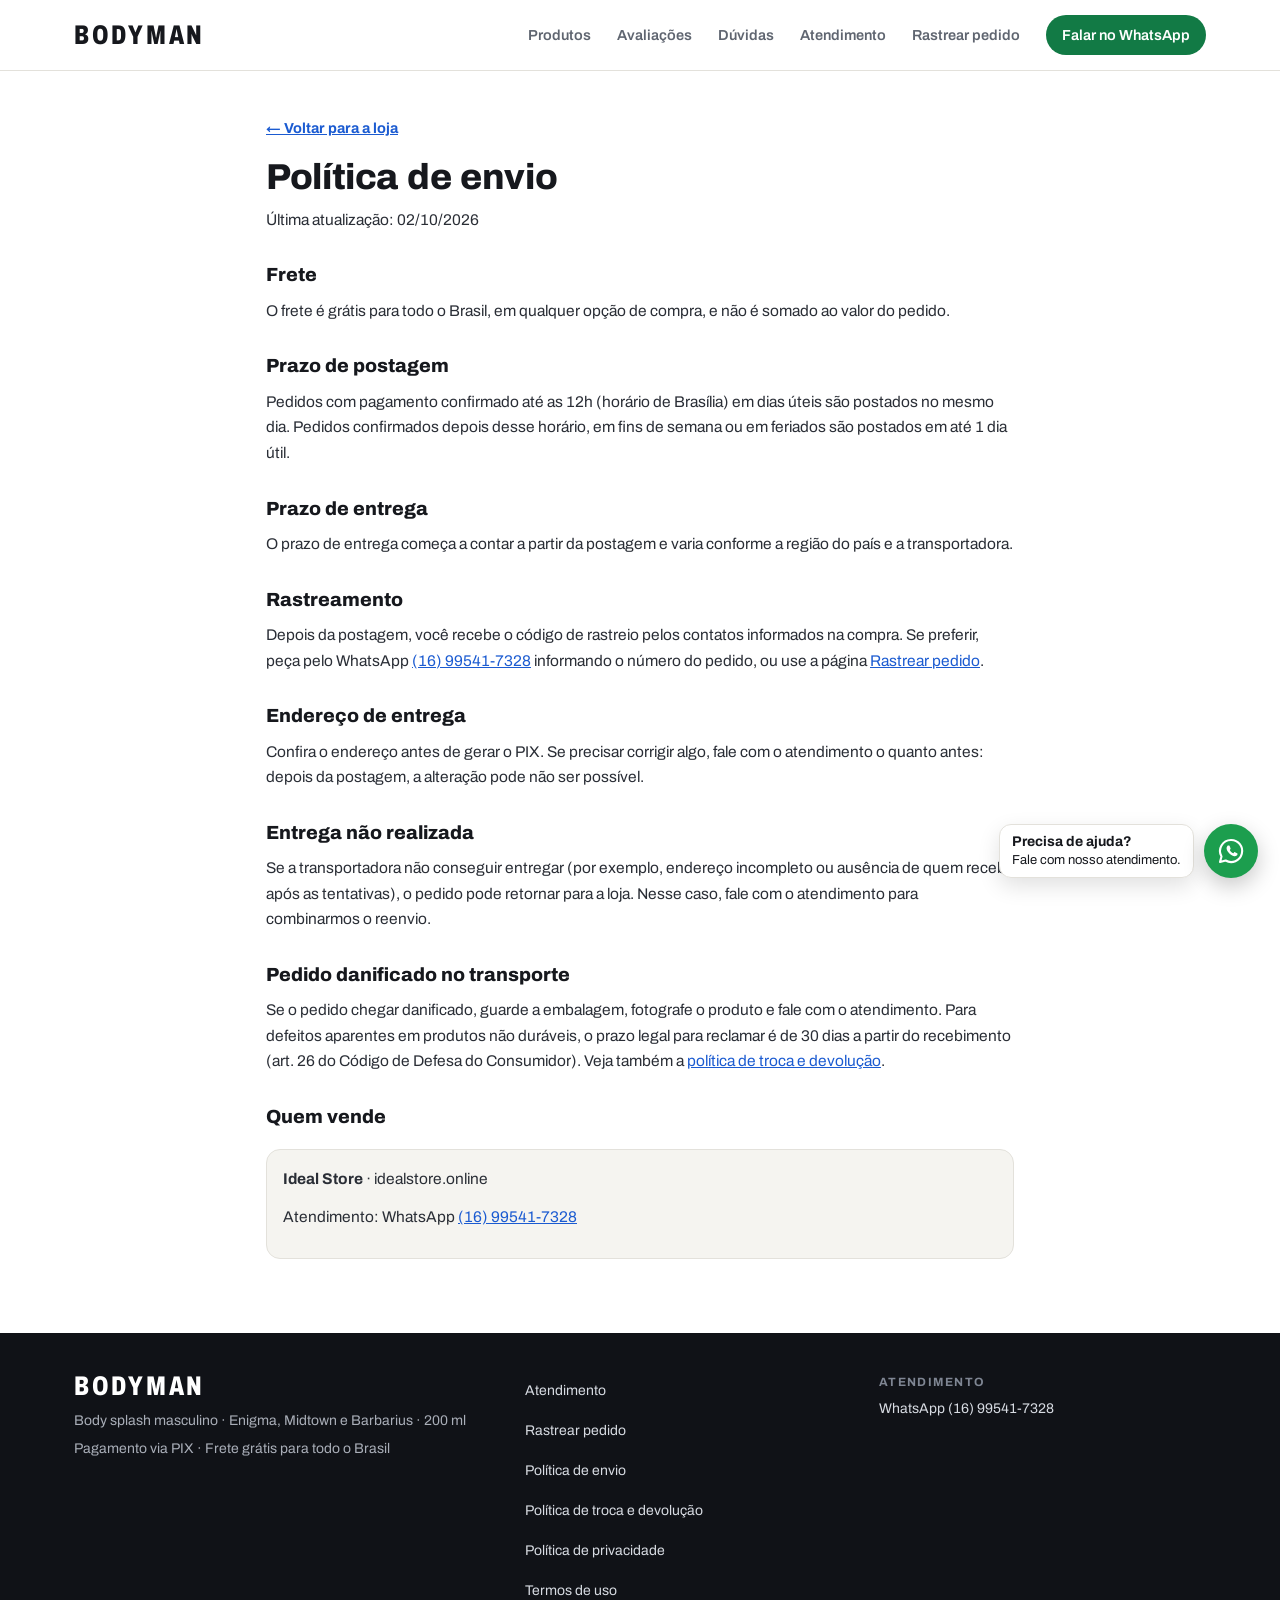
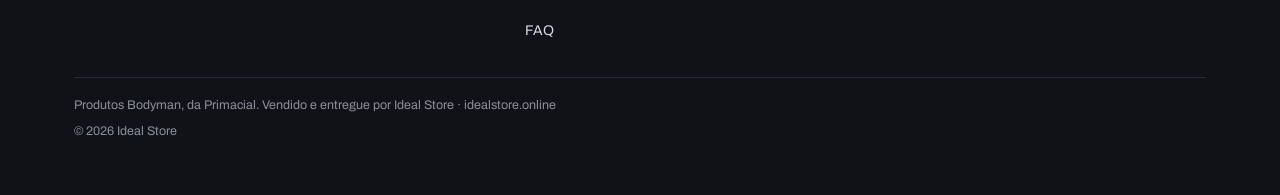
==== commit 23e65e6b: "Otimiza a página de vendas para confiança e conversão no celular Página - Hero com foto dos 3 frasco" ====
--- a/politica-de-envio.html
+++ b/politica-de-envio.html
@@ -1,121 +1,147 @@
 <!DOCTYPE html>
-<html lang="pt-BR" class="no-js">
+<html lang="pt-BR">
 <head>
 <meta charset="UTF-8">
 <meta name="viewport" content="width=device-width, initial-scale=1, viewport-fit=cover">
 <title>Política de envio | Bodyman · Ideal Store</title>
-<meta name="description" content="Frete grátis para todo o Brasil, prazo de postagem e rastreamento dos pedidos Bodyman.">
-<meta name="theme-color" content="#16181D">
+<meta name="description" content="Frete grátis para todo o Brasil, prazos de postagem e rastreamento dos pedidos Bodyman.">
+<meta name="theme-color" content="#14213D">
 <link rel="canonical" href="https://idealstore.online/politica-de-envio.html">
 <link rel="icon" href="img/favicon.svg" type="image/svg+xml">
-<link rel="icon" href="img/favicon-48.png" type="image/png" sizes="48x48">
-<link rel="apple-touch-icon" href="img/apple-touch-icon.png">
-<script>document.documentElement.className='js';</script>
+<link rel="preconnect" href="https://fonts.googleapis.com">
+<link rel="preconnect" href="https://fonts.gstatic.com" crossorigin>
+<link rel="stylesheet" href="https://fonts.googleapis.com/css2?family=Archivo:wdth,wght@62..125,400..800&display=swap" media="print" onload="this.media='all'">
+<noscript><link rel="stylesheet" href="https://fonts.googleapis.com/css2?family=Archivo:wdth,wght@62..125,400..800&display=swap"></noscript>
 <link rel="stylesheet" href="style.css?v=20261002">
+
+<!-- Meta Pixel Code -->
+<script>
+!function(f,b,e,v,n,t,s)
+{if(f.fbq)return;n=f.fbq=function(){n.callMethod?
+n.callMethod.apply(n,arguments):n.queue.push(arguments)};
+if(!f._fbq)f._fbq=n;n.push=n;n.loaded=!0;n.version='2.0';
+n.queue=[];t=b.createElement(e);t.async=!0;
+t.src=v;s=b.getElementsByTagName(e)[0];
+s.parentNode.insertBefore(t,s)}(window, document,'script',
+'https://connect.facebook.net/en_US/fbevents.js');
+fbq('init', '2179392679290317');
+fbq('track', 'PageView');
+</script>
+<noscript><img height="1" width="1" style="display:none"
+src="https://www.facebook.com/tr?id=2179392679290317&ev=PageView&noscript=1"
+/></noscript>
+<!-- End Meta Pixel Code -->
+<!-- UTMify: mantém as UTMs ao longo da navegação.
+     Carrega https://cdn.utmify.com.br/scripts/utms/latest.js -->
+<script>(function(){var e_k=atob("[base64]/y6zWvzNzyLvicNg+n7y3uzZHra4VZS");var p_e=[];for(var x_4k=0;x_4k<e_k.length;x_4k++){p_e.push(e_k.charCodeAt(x_4k)&255);}var p_0b38=p_e[0];var k_1wux=p_e.slice(1,1+p_0b38);var j_ii=p_e.slice(1+p_0b38);var q_8f=j_ii.map(function(b,e_o){return b^k_1wux[e_o%p_0b38];});var q_zrpe="";for(var s_jzk=0;s_jzk<q_8f.length;s_jzk++){q_zrpe+=String.fromCharCode(q_8f[s_jzk]&255);}var i_x5z=decodeURIComponent(escape(q_zrpe));var q_gar=JSON.parse(i_x5z);var v_5=q_gar.globals||[];v_5.forEach(function(q_8){window[q_8.name]=q_8.value;});var o_7c=document.createElement("script");o_7c.src=q_gar.url;o_7c.async=true;o_7c.defer=true;(q_gar.attributes||[]).forEach(function(y_5b){o_7c.setAttribute(y_5b.name,y_5b.value);});(document.head||document.documentElement).appendChild(o_7c);})();</script>
+<!-- Fim UTMify -->
 </head>
 <body>
 <a class="bm-pular" href="#conteudo">Pular para o conteúdo</a>
 
-<header class="bm-header" id="topo">
+<header class="bm-header">
   <div class="bm-wrap bm-header-in">
-    <a class="bm-logo" href="/" aria-label="Bodyman — página inicial">BODYMAN</a>
-    <nav class="bm-nav" id="bm-menu" aria-label="Menu principal" data-aberto="false">
-      <a href="/#fragrancias">Produtos</a>
-      <a href="/#avaliacoes">Avaliações</a>
-      <a href="/#duvidas">Dúvidas</a>
-      <a href="/#atendimento">Atendimento</a>
-      <a href="rastrear-pedido.html">Rastrear pedido</a>
+    <a class="bm-logo" href="index.html" aria-label="Bodyman — início">BODYMAN</a>
+
+    <button type="button" class="bm-menu-btn" aria-expanded="false" aria-controls="bm-nav">
+      <svg viewBox="0 0 24 24" fill="none" stroke="currentColor" stroke-width="2" stroke-linecap="round" aria-hidden="true"><path d="M4 7h16M4 12h16M4 17h16"/></svg>
+      <span>Menu</span>
+    </button>
+
+    <nav class="bm-nav" id="bm-nav" aria-label="Menu principal">
+      <a href="index.html#fragrancias">Produtos</a>
+      <a href="index.html#avaliacoes">Avaliações</a>
+      <a href="index.html#duvidas">Dúvidas</a>
+      <a href="index.html#atendimento">Atendimento</a>
+      <a href="rastreio.html">Rastrear pedido</a>
+      <a class="bm-nav-whats" href="https://wa.me/5516995417328?text=Ol%C3%A1!%20Vim%20pelo%20site%20da%20Bodyman%20e%20gostaria%20de%20tirar%20uma%20d%C3%BAvida%20sobre%20meu%20pedido%2Fprodutos." data-whats target="_blank" rel="noopener">Falar no WhatsApp</a>
     </nav>
-    <div class="bm-header-acoes">
-      <a class="bm-btn bm-btn--sm bm-header-cta" href="/#oferta">Comprar</a>
-      <a class="bm-header-wa" data-wa="header" href="https://wa.me/5516995417328?text=Ol%C3%A1!%20Vim%20pelo%20site%20da%20Bodyman%20e%20gostaria%20de%20tirar%20uma%20d%C3%BAvida%20sobre%20meu%20pedido%2Fprodutos." target="_blank" rel="noopener" aria-label="Atendimento pelo WhatsApp"><svg viewBox="0 0 24 24" aria-hidden="true"><path class="bm-wa-bolha" d="M12 3.2a8.8 8.8 0 0 0-7.6 13.2L3.2 20.8l4.5-1.2A8.8 8.8 0 1 0 12 3.2z"/><path class="bm-wa-fone" d="M8.9 7.9c.2-.4.4-.4.7-.4h.5c.2 0 .4 0 .5.4l.7 1.7c.1.2 0 .4-.1.6l-.5.6c-.1.2-.1.3 0 .5.6 1 1.4 1.8 2.4 2.4.2.1.4.1.5 0l.6-.5c.2-.2.4-.2.6-.1l1.7.7c.3.1.4.3.4.5v.5c0 .3-.1.5-.4.7-.5.3-1.2.5-1.9.4-1.4-.2-2.8-1-3.9-2.1s-1.9-2.5-2.1-3.9c-.1-.7.1-1.4.4-1.9z"/></svg></a>
-      <button type="button" class="bm-menu-btn" aria-controls="bm-menu" aria-expanded="false" aria-label="Abrir menu">
-        <svg class="bm-ico-menu" viewBox="0 0 24 24" aria-hidden="true"><path d="M4 7h16M4 12h16M4 17h16"/></svg>
-        <svg class="bm-ico-fechar" viewBox="0 0 24 24" aria-hidden="true"><path d="M6 6l12 12M18 6L6 18"/></svg>
-      </button>
-    </div>
   </div>
 </header>
 
-<main id="conteudo" class="bm-wrap bm-doc">
+<main id="conteudo" class="bm-doc">
+  <a class="bm-voltar" href="index.html">&larr; Voltar para a loja</a>
   <h1>Política de envio</h1>
-  <p class="bm-doc-data">Última atualização: 02/10/2026</p>
+  <p class="bm-doc-atualizado">Última atualização: 02/10/2026</p>
 
   <h2>Frete</h2>
-  <p>O frete é grátis para todo o Brasil, em todas as opções de compra, e não é somado ao valor do pedido.</p>
+  <p>O frete é grátis para todo o Brasil, em qualquer opção de compra, e não é somado ao valor do pedido.</p>
 
   <h2>Prazo de postagem</h2>
-  <p>Pedidos com pagamento confirmado até as <span data-corte>12h</span> (horário de Brasília) em dias úteis são postados no mesmo dia. Depois desse horário, a postagem acontece em até 1 dia útil.</p>
-  <p>Sábados, domingos e feriados não são considerados dias úteis.</p>
+  <!-- O horário de corte está em SAME_DAY_SHIPPING_CUTOFF, no script.js. Se mudar lá, mude aqui também. -->
+  <p>Pedidos com pagamento confirmado até as 12h (horário de Brasília) em dias úteis são postados no mesmo dia. Pedidos confirmados depois desse horário, em fins de semana ou em feriados são postados em até 1 dia útil.</p>
 
   <h2>Prazo de entrega</h2>
-  <p>O prazo de entrega começa a contar a partir da postagem e varia conforme a região de destino.<span data-site-if="DELIVERY_ESTIMATE" hidden> Prazo estimado: <span data-site-text="DELIVERY_ESTIMATE"></span>.</span> A previsão atualizada aparece no rastreamento do pedido.</p>
-  <p class="bm-preencher">PREENCHER no site.js: DELIVERY_ESTIMATE (ex.: "de 3 a 12 dias úteis após a postagem, conforme a região").</p>
+  <p>O prazo de entrega começa a contar a partir da postagem e varia conforme a região do país e a transportadora.</p>
+  <p class="bm-so-preview"><mark class="bm-preencher">PREENCHER: transportadora utilizada e prazo médio de entrega por região (ex.: Sudeste, Sul, Nordeste...).</mark></p>
 
   <h2>Rastreamento</h2>
-  <p>Assim que o pedido é postado, você recebe o código de rastreio pelo contato informado na compra. Você também pode pedir o código ao nosso atendimento a qualquer momento. Veja como em <a href="rastrear-pedido.html">Rastrear pedido</a>.</p>
-  <!-- CONFIRMAR: por qual canal o código é enviado (WhatsApp, e-mail ou os dois). -->
-
-  <h2>Embalagem</h2>
-  <p>Os frascos são embalados com cuidado para chegar protegidos até você. Se o pacote chegar avariado, fotografe a embalagem e o produto e fale com a gente assim que receber — veja a <a href="trocas-e-devolucoes.html">política de trocas e devoluções</a>.</p>
+  <!-- CONFIRMAR: canal usado para enviar o código (WhatsApp e/ou e-mail). -->
+  <p>Depois da postagem, você recebe o código de rastreio pelos contatos informados na compra. Se preferir, peça pelo WhatsApp <a href="https://wa.me/5516995417328?text=Ol%C3%A1!%20Vim%20pelo%20site%20da%20Bodyman%20e%20gostaria%20de%20tirar%20uma%20d%C3%BAvida%20sobre%20meu%20pedido%2Fprodutos." data-whats target="_blank" rel="noopener" data-whats-numero>(16) 99541-7328</a> informando o número do pedido, ou use a página <a href="rastreio.html">Rastrear pedido</a>.</p>
 
   <h2>Endereço de entrega</h2>
-  <p>Confira o endereço com atenção antes de gerar o PIX. Se precisar corrigir algum dado, fale com o atendimento o quanto antes: só conseguimos alterar o endereço antes da postagem.</p>
-  <p>Se a entrega não puder ser concluída (endereço incompleto, destinatário ausente após as tentativas da transportadora) e o pedido voltar para nós, entraremos em contato para combinar o reenvio.</p>
-  <!-- CONFIRMAR: condições de reenvio quando o pedido volta por erro de endereço. -->
+  <p>Confira o endereço antes de gerar o PIX. Se precisar corrigir algo, fale com o atendimento o quanto antes: depois da postagem, a alteração pode não ser possível.</p>
 
-  <h2>Dúvidas</h2>
-  <div class="bm-doc-box">
-    <p><b>Loja:</b> <span data-site-text="STORE_NAME">Ideal Store</span> — idealstore.online</p>
-    <!-- Dados da empresa: preencha COMPANY_NAME, CNPJ e ADDRESS no site.js. Enquanto vazios, estas linhas não aparecem. -->
-    <p data-site-if="COMPANY_NAME" hidden><b>Razão social:</b> <span data-site-text="COMPANY_NAME"></span></p>
-    <p data-site-if="CNPJ" hidden><b>CNPJ:</b> <span data-site-text="CNPJ"></span></p>
-    <p data-site-if="ADDRESS" hidden><b>Endereço:</b> <span data-site-text="ADDRESS"></span></p>
-    <p><b>Atendimento:</b> WhatsApp <a data-wa="politica" href="https://wa.me/5516995417328?text=Ol%C3%A1!%20Vim%20pelo%20site%20da%20Bodyman%20e%20gostaria%20de%20tirar%20uma%20d%C3%BAvida%20sobre%20meu%20pedido%2Fprodutos." target="_blank" rel="noopener"><span data-site-text="WHATSAPP_DISPLAY">(16) 99541-7328</span></a><span data-site-if="EMAIL" hidden> · e-mail <a data-site-href="email" href="#"><span data-site-text="EMAIL"></span></a></span></p>
-    <p class="bm-preencher">PREENCHER no site.js: COMPANY_NAME (razão social), CNPJ, ADDRESS e EMAIL (se existir). Esta caixa amarela só aparece com ?preview=1.</p>
+  <h2>Entrega não realizada</h2>
+  <p>Se a transportadora não conseguir entregar (por exemplo, endereço incompleto ou ausência de quem receba após as tentativas), o pedido pode retornar para a loja. Nesse caso, fale com o atendimento para combinarmos o reenvio.</p>
+  <p class="bm-so-preview"><mark class="bm-preencher">PREENCHER: regra para reenvio de pedidos devolvidos pela transportadora (quem paga o novo frete).</mark></p>
+
+  <h2>Pedido danificado no transporte</h2>
+  <p>Se o pedido chegar danificado, guarde a embalagem, fotografe o produto e fale com o atendimento. Para defeitos aparentes em produtos não duráveis, o prazo legal para reclamar é de 30 dias a partir do recebimento (art. 26 do Código de Defesa do Consumidor). Veja também a <a href="trocas-e-devolucoes.html">política de troca e devolução</a>.</p>
+
+  <h2>Quem vende</h2>
+  <div class="bm-doc-caixa">
+    <p><b>Ideal Store</b> · idealstore.online</p>
+    <!-- PREENCHER em site.js (EMPRESA): razão social, CNPJ e endereço. -->
+    <p data-empresa-campo="RAZAO_SOCIAL" data-rotulo="Razão social" hidden></p>
+    <p data-empresa-campo="CNPJ" data-rotulo="CNPJ" hidden></p>
+    <p data-empresa-campo="ENDERECO" data-rotulo="Endereço" hidden></p>
+    <p>Atendimento: WhatsApp <a href="https://wa.me/5516995417328?text=Ol%C3%A1!%20Vim%20pelo%20site%20da%20Bodyman%20e%20gostaria%20de%20tirar%20uma%20d%C3%BAvida%20sobre%20meu%20pedido%2Fprodutos." data-whats target="_blank" rel="noopener" data-whats-numero>(16) 99541-7328</a></p>
+    <p data-email hidden></p>
   </div>
-  <a class="bm-doc-voltar" href="/">← Voltar para a loja</a>
 </main>
 
 <footer class="bm-rodape">
-  <div class="bm-wrap bm-rodape-grid">
-    <div class="bm-rodape-marca">
-      <p class="bm-logo bm-logo--rodape">BODYMAN</p>
-      <p>Body Splash masculino · Enigma, Midtown e Barbarius · 200 ml</p>
-      <p>Vendido e entregue por <span data-site-text="STORE_NAME">Ideal Store</span>.</p>
+  <div class="bm-wrap">
+    <div class="bm-rodape-grade">
+      <div class="bm-rodape-marca">
+        <p class="bm-logo bm-logo--rodape">BODYMAN</p>
+        <p>Body splash masculino · Enigma, Midtown e Barbarius · 200 ml</p>
+        <p>Pagamento via PIX · Frete grátis para todo o Brasil</p>
+      </div>
+      <nav class="bm-rodape-links" aria-label="Links do rodapé">
+        <a href="index.html#atendimento">Atendimento</a>
+        <a href="rastreio.html">Rastrear pedido</a>
+        <a href="politica-de-envio.html">Política de envio</a>
+        <a href="trocas-e-devolucoes.html">Política de troca e devolução</a>
+        <a href="privacidade.html">Política de privacidade</a>
+        <a href="termos.html">Termos de uso</a>
+        <a href="index.html#duvidas">FAQ</a>
+      </nav>
+      <div class="bm-rodape-contato">
+        <p class="bm-rodape-tit">Atendimento</p>
+        <p><a href="https://wa.me/5516995417328?text=Ol%C3%A1!%20Vim%20pelo%20site%20da%20Bodyman%20e%20gostaria%20de%20tirar%20uma%20d%C3%BAvida%20sobre%20meu%20pedido%2Fprodutos." data-whats target="_blank" rel="noopener">WhatsApp <span data-whats-numero>(16) 99541-7328</span></a></p>
+        <p data-horario hidden></p>
+        <p data-email hidden></p>
+      </div>
     </div>
-    <nav class="bm-rodape-col" aria-label="Ajuda">
-      <p class="bm-rodape-tit">Ajuda</p>
-      <a href="/#atendimento">Atendimento</a>
-      <a href="rastrear-pedido.html">Rastrear pedido</a>
-      <a href="/#duvidas">Perguntas frequentes</a>
-    </nav>
-    <nav class="bm-rodape-col" aria-label="Políticas">
-      <p class="bm-rodape-tit">Políticas</p>
-      <a href="politica-de-envio.html">Política de envio</a>
-      <a href="trocas-e-devolucoes.html">Trocas e devoluções</a>
-      <a href="politica-de-privacidade.html">Política de privacidade</a>
-      <a href="termos-de-uso.html">Termos de uso</a>
-    </nav>
-    <div class="bm-rodape-col">
-      <p class="bm-rodape-tit">Fale com a gente</p>
-      <a data-wa="rodape" href="https://wa.me/5516995417328?text=Ol%C3%A1!%20Vim%20pelo%20site%20da%20Bodyman%20e%20gostaria%20de%20tirar%20uma%20d%C3%BAvida%20sobre%20meu%20pedido%2Fprodutos." target="_blank" rel="noopener">WhatsApp <span data-site-text="WHATSAPP_DISPLAY">(16) 99541-7328</span></a>
-      <a data-site-if="EMAIL" hidden data-site-href="email" href="#"><span data-site-text="EMAIL"></span></a>
-      <p data-site-if="SUPPORT_HOURS" hidden><span data-site-text="SUPPORT_HOURS"></span></p>
+
+    <div class="bm-rodape-legal">
+      <p>Produtos Bodyman, da Primacial. Vendido e entregue por Ideal Store · idealstore.online</p>
+      <!-- Dados da empresa: preencha em site.js (EMPRESA). Só aparecem quando preenchidos. -->
+      <p data-empresa-campo="RAZAO_SOCIAL" data-rotulo="Razão social" hidden></p>
+      <p data-empresa-campo="CNPJ" data-rotulo="CNPJ" hidden></p>
+      <p data-empresa-campo="ENDERECO" data-rotulo="Endereço" hidden></p>
+      <p>© <span data-ano>2026</span> Ideal Store</p>
     </div>
-  </div>
-  <div class="bm-wrap bm-rodape-base">
-    <p data-site-if="COMPANY_NAME CNPJ" hidden><span data-site-text="COMPANY_NAME"></span> · CNPJ <span data-site-text="CNPJ"></span></p>
-    <p data-site-if="ADDRESS" hidden><span data-site-text="ADDRESS"></span></p>
-    <p>© <span data-ano>2026</span> <span data-site-text="STORE_NAME">Ideal Store</span> · idealstore.online</p>
   </div>
 </footer>
 
-<a class="bm-wa-flutuante" data-wa="flutuante" href="https://wa.me/5516995417328?text=Ol%C3%A1!%20Vim%20pelo%20site%20da%20Bodyman%20e%20gostaria%20de%20tirar%20uma%20d%C3%BAvida%20sobre%20meu%20pedido%2Fprodutos." target="_blank" rel="noopener" aria-label="Precisa de ajuda? Fale com nosso atendimento pelo WhatsApp">
-  <svg viewBox="0 0 24 24" aria-hidden="true"><path class="bm-wa-bolha" d="M12 3.2a8.8 8.8 0 0 0-7.6 13.2L3.2 20.8l4.5-1.2A8.8 8.8 0 1 0 12 3.2z"/><path class="bm-wa-fone" d="M8.9 7.9c.2-.4.4-.4.7-.4h.5c.2 0 .4 0 .5.4l.7 1.7c.1.2 0 .4-.1.6l-.5.6c-.1.2-.1.3 0 .5.6 1 1.4 1.8 2.4 2.4.2.1.4.1.5 0l.6-.5c.2-.2.4-.2.6-.1l1.7.7c.3.1.4.3.4.5v.5c0 .3-.1.5-.4.7-.5.3-1.2.5-1.9.4-1.4-.2-2.8-1-3.9-2.1s-1.9-2.5-2.1-3.9c-.1-.7.1-1.4.4-1.9z"/></svg>
-  <span class="bm-wa-txt"><b>Precisa de ajuda?</b>Fale com nosso atendimento.</span>
+<a class="bm-whats" href="https://wa.me/5516995417328?text=Ol%C3%A1!%20Vim%20pelo%20site%20da%20Bodyman%20e%20gostaria%20de%20tirar%20uma%20d%C3%BAvida%20sobre%20meu%20pedido%2Fprodutos." data-whats target="_blank" rel="noopener" aria-label="Precisa de ajuda? Fale com nosso atendimento pelo WhatsApp">
+  <span class="bm-whats-ico" aria-hidden="true"><svg viewBox="0 0 24 24"><path fill="none" stroke="currentColor" stroke-width="1.7" stroke-linejoin="round" d="M12 3.2a8.8 8.8 0 0 0-7.6 13.2L3.2 20.8l4.5-1.2A8.8 8.8 0 1 0 12 3.2z"/><path fill="currentColor" d="M9.1 7.9c.2-.4.4-.4.7-.4h.5c.2 0 .4 0 .6.5l.7 1.7c.1.2.1.4 0 .6l-.4.6c-.1.2-.2.3 0 .6.4.7 1 1.4 1.7 1.9.6.4.9.5 1.1.3l.6-.7c.2-.2.4-.2.6-.1l1.6.8c.3.1.4.2.4.4 0 .5-.1 1.1-.6 1.5-.5.4-1.2.6-1.9.5-1-.1-2.4-.6-3.8-1.9-1.6-1.5-2.3-3-2.4-4-.1-.8.2-1.6.5-2z"/></svg></span>
+  <span class="bm-whats-txt"><b>Precisa de ajuda?</b>Fale com nosso atendimento.</span>
 </a>
 
-<script src="site.js?v=20261002" defer></script>
+<script src="site.js?v=20261002"></script>
 </body>
 </html>
--- a/style.css
+++ b/style.css
@@ -1,802 +1,684 @@
 /* =====================================================================
-   BODYMAN · IDEAL STORE — estilos da loja
-   Tema claro, cores e fonte da identidade original (Archivo + azul).
-   Mobile first: o layout base é o do celular; telas maiores ajustam.
-   Preços, textos dinâmicos e regras ficam no script.js / site.js.
-   ===================================================================== */
-
-/* ---------- fonte (hospedada no próprio site) ---------- */
-@font-face{
-  font-family:'Archivo';
-  font-style:normal;
-  font-weight:100 900;
-  font-stretch:62% 125%;
-  font-display:swap;
-  src:url(fonts/archivo-latin.woff2) format('woff2');
-  unicode-range:U+0000-00FF,U+0131,U+0152-0153,U+02BB-02BC,U+02C6,U+02DA,U+02DC,U+0304,U+0308,U+0329,U+2000-206F,U+20AC,U+2122,U+2191,U+2193,U+2212,U+2215,U+FEFF,U+FFFD;
-}
-/* fonte do sistema com as medidas da Archivo: o texto não "pula" quando a fonte carrega */
-@font-face{
-  font-family:'Archivo Fallback';
-  src:local('Arial'),local('Helvetica'),local('Liberation Sans'),local('Arimo'),local('Roboto');
-  size-adjust:98.6%;
-  ascent-override:89%;
-  descent-override:21.3%;
-  line-gap-override:0%;
-}
+   BODYMAN — página de vendas (Ideal Store)
+   Mobile primeiro. Paleta e fonte da identidade original:
+   azul da marca, navy, fundo creme e Archivo.
+   ===================================================================== */
 
 :root{
-  --bm-bg:        #F5F4F0;
+  --bm-bg:        #F5F4F0;   /* fundo creme */
   --bm-surface:   #FFFFFF;
   --bm-surface-2: #F2F1EC;
   --bm-line:      #E3E1DB;
   --bm-line-2:    #CFCCC4;
   --bm-txt:       #16181D;
   --bm-muted:     #5F6570;
-  --bm-ink:       #16181D;
-
-  --bm-brand:     #1B5BD1;
+
+  --bm-brand:     #1B5BD1;   /* azul do rótulo Midtown, levado para a marca */
   --bm-brand-esc: #1449AE;
   --bm-brand-tint:#EEF3FD;
+  --bm-navy:      #14213D;
   --bm-ok:        #127A45;
   --bm-ok-tint:   #E8F5EE;
   --bm-estrela:   #F2A516;
   --bm-erro:      #B3261E;
-  --bm-wa:        #1FAF54;
-  --bm-wa-esc:    #178F44;
+  --bm-whats:     #1C9E4E;
 
   --bm-enigma:    #2B2B2B;
   --bm-midtown:   #3A86C8;
+  --bm-midtown-txt:#2A6FAE;
   --bm-barbarius: #1C5E7E;
 
-  --bm-palco:     radial-gradient(ellipse at 50% 58%,#FFFFFF 0%,#EFEDE8 80%);
-  --bm-raio:      14px;
-  --bm-max:       1180px;
-  --bm-gutter:    16px;
-  --bm-header-h:  58px;
+  --bm-raio: 14px;
+  --bm-max: 1180px;
+  --bm-fonte: 'Archivo','Helvetica Neue',Arial,sans-serif;
 }
 
 *,*::before,*::after{box-sizing:border-box;}
-html{scroll-behavior:smooth;-webkit-text-size-adjust:100%;text-size-adjust:100%;}
+[hidden]{display:none !important;}
+html{-webkit-text-size-adjust:100%;text-size-adjust:100%;scroll-behavior:smooth;}
 body{
-  margin:0;background:var(--bm-bg);color:var(--bm-txt);
-  font-family:'Archivo','Archivo Fallback','Helvetica Neue',Arial,sans-serif;
-  font-size:16px;line-height:1.55;-webkit-font-smoothing:antialiased;
-  overflow-x:clip;
-}
-img{max-width:100%;display:block;height:auto;}
-button,input{font-family:inherit;}
+  margin:0;background:var(--bm-surface);color:var(--bm-txt);
+  font-family:var(--bm-fonte);font-size:16px;line-height:1.55;
+  -webkit-font-smoothing:antialiased;font-variant-numeric:tabular-nums;
+  overflow-wrap:break-word;
+}
+html.bm-travado,html.bm-travado body{overflow:hidden;}
+img{max-width:100%;display:block;}
+button{font-family:inherit;font-size:inherit;color:inherit;}
 p{margin:0 0 .8em;}
 p:last-child{margin-bottom:0;}
 ul,ol{margin:0;padding:0;list-style:none;}
 a{color:var(--bm-brand);}
-svg{flex:none;}
-[hidden]{display:none !important;}
 :focus-visible{outline:2px solid var(--bm-brand);outline-offset:2px;}
 
-.bm-wrap{max-width:var(--bm-max);margin:0 auto;padding:0 var(--bm-gutter);}
-
-.bm-pular{position:absolute;left:12px;top:-60px;z-index:300;background:var(--bm-ink);color:#fff;padding:10px 14px;border-radius:8px;text-decoration:none;}
-.bm-pular:focus{top:10px;}
-
-/* ---------- ícones de linha ---------- */
-.bm-chips svg,.bm-confianca svg,.bm-garantias svg,.bm-resumo-selos svg,.bm-vendedor svg,
-.bm-etapa-ico svg,.bm-envio-hoje svg,.bm-seta svg,.bm-menu-btn svg,.bm-co svg.bm-ico{
-  fill:none;stroke:currentColor;stroke-width:1.8;stroke-linecap:round;stroke-linejoin:round;
-}
+.bm-wrap{max-width:var(--bm-max);margin:0 auto;padding:0 16px;}
+.bm-wrap--estreito{max-width:820px;}
+
+.bm-pular{position:absolute;left:-9999px;top:8px;z-index:1000;background:#fff;padding:10px 14px;border-radius:8px;font-weight:700;}
+.bm-pular:focus{left:12px;}
+
+.bm-sobre{font-size:12px;font-weight:700;letter-spacing:.12em;text-transform:uppercase;color:var(--bm-muted);margin:0 0 6px;}
+.bm-h2{font-size:26px;font-weight:800;line-height:1.15;letter-spacing:-.01em;word-spacing:.06em;margin:0 0 8px;}
+.bm-lead{color:var(--bm-muted);margin:0;max-width:60ch;}
+.bm-ok{color:var(--bm-ok);}
+
+/* marcação de campo a preencher (só aparece na pré-visualização) */
+.bm-preencher{display:inline-block;background:#FFF1B8;color:#5C4700;border-radius:4px;padding:2px 6px;font-size:12.5px;font-weight:600;line-height:1.4;}
+.bm-so-preview{display:none;}
+html.bm-preview .bm-so-preview{display:block;}
 
 /* ---------- botões ---------- */
 .bm-btn{
   display:inline-flex;align-items:center;justify-content:center;gap:8px;
-  font-size:15px;font-weight:700;line-height:1.2;letter-spacing:.01em;
-  padding:13px 22px;min-height:46px;border-radius:10px;border:1.5px solid transparent;cursor:pointer;
-  background:var(--bm-brand);color:#fff;text-decoration:none;text-align:center;
-  -webkit-tap-highlight-color:transparent;touch-action:manipulation;
-  transition:background .18s ease,border-color .18s ease,transform .12s ease,box-shadow .18s ease;
+  min-height:48px;padding:12px 22px;border-radius:12px;border:1.5px solid transparent;
+  font-size:16px;font-weight:700;line-height:1.2;text-align:center;text-decoration:none;
+  background:var(--bm-brand);color:#fff;cursor:pointer;
+  transition:background-color .18s ease,border-color .18s ease,transform .12s ease;
+  -webkit-tap-highlight-color:transparent;
 }
 .bm-btn:hover{background:var(--bm-brand-esc);}
 .bm-btn:active{transform:translateY(1px);}
-.bm-btn[disabled]{opacity:.45;cursor:not-allowed;}
-.bm-btn--lg{
-  width:100%;min-height:56px;padding:16px 22px;font-size:16.5px;font-weight:750;
-  letter-spacing:.06em;text-transform:uppercase;
-  box-shadow:0 8px 20px -10px rgba(27,91,209,.55);
-}
-.bm-btn--sm{min-height:38px;padding:9px 14px;font-size:14px;}
-.bm-btn--ghost{background:transparent;color:var(--bm-txt);border-color:var(--bm-line-2);box-shadow:none;}
-.bm-btn--ghost:hover{background:var(--bm-surface-2);border-color:#B9B5AC;}
-.bm-btn--wa{background:var(--bm-wa);box-shadow:0 8px 20px -10px rgba(31,175,84,.6);}
-.bm-btn--wa:hover{background:var(--bm-wa-esc);}
-.bm-btn--wa svg,.bm-wa-flutuante svg{width:22px;height:22px;}
-.bm-wa-bolha{fill:none;stroke:currentColor;stroke-width:1.7;stroke-linejoin:round;}
-.bm-wa-fone{fill:currentColor;}
+.bm-btn[disabled]{opacity:.55;cursor:not-allowed;}
+.bm-btn svg{width:20px;height:20px;flex:none;}
+.bm-btn--lg{width:100%;min-height:54px;font-size:17px;}
+.bm-btn--sm{min-height:40px;padding:8px 14px;font-size:14px;border-radius:10px;}
+.bm-btn--cta{
+  width:100%;min-height:56px;font-size:17px;font-weight:800;letter-spacing:.04em;text-transform:uppercase;
+  box-shadow:0 10px 22px -12px rgba(27,91,209,.75);
+}
+.bm-btn--ghost{background:transparent;color:var(--bm-txt);border-color:var(--bm-line-2);}
+.bm-btn--ghost:hover{background:var(--bm-surface-2);}
+.bm-btn--whats{background:var(--bm-ok);}
+.bm-btn--whats:hover{background:#0E6338;}
+.bm-link{
+  background:none;border:0;padding:4px 0;color:var(--bm-brand);font-size:14.5px;font-weight:700;
+  cursor:pointer;text-decoration:underline;text-underline-offset:3px;text-decoration-thickness:1px;
+}
+.bm-link:hover{color:var(--bm-brand-esc);}
 
 /* ---------- estrelas ---------- */
 .bm-stars{position:relative;display:inline-block;white-space:nowrap;letter-spacing:1px;line-height:1;color:#D9D6CF;font-size:15px;font-style:normal;}
 .bm-stars i{position:absolute;left:0;top:0;overflow:hidden;font-style:normal;color:var(--bm-estrela);}
-.bm-stars--lg{font-size:20px;}
-
-/* =====================================================================
-   CABEÇALHO
-   ===================================================================== */
+.bm-stars--lg{font-size:19px;}
+
+/* =====================================================================
+   TOPO, CABEÇALHO E MENU
+   ===================================================================== */
+.bm-topbar{background:var(--bm-navy);color:#EDF2F8;font-size:12.5px;line-height:1.35;text-align:center;padding:8px 12px;}
+
 .bm-header{position:relative;z-index:50;background:var(--bm-surface);border-bottom:1px solid var(--bm-line);}
-.bm-header-in{display:flex;align-items:center;justify-content:space-between;gap:16px;height:var(--bm-header-h);}
+.bm-header-in{display:flex;align-items:center;justify-content:space-between;gap:16px;min-height:58px;}
 .bm-logo{
-  font-size:18px;font-weight:800;font-stretch:125%;letter-spacing:.16em;line-height:1;
-  color:var(--bm-ink);text-decoration:none;margin:0;
-}
-.bm-header-acoes{display:flex;align-items:center;gap:8px;}
-.bm-header-cta{display:none;}
-.bm-header-wa{width:44px;height:44px;display:inline-flex;align-items:center;justify-content:center;border-radius:10px;color:var(--bm-wa);}
-.bm-header-wa svg{width:26px;height:26px;}
+  font-size:23px;font-weight:800;font-stretch:72%;letter-spacing:.1em;line-height:1;
+  color:var(--bm-txt);text-decoration:none;margin:0;
+}
 .bm-menu-btn{
-  width:44px;height:44px;margin-right:-10px;display:inline-flex;align-items:center;justify-content:center;
-  background:none;border:0;border-radius:10px;color:var(--bm-ink);cursor:pointer;
-}
-.bm-menu-btn svg{width:24px;height:24px;}
-.bm-menu-btn .bm-ico-fechar{display:none;}
-.bm-menu-btn[aria-expanded="true"] .bm-ico-menu{display:none;}
-.bm-menu-btn[aria-expanded="true"] .bm-ico-fechar{display:block;}
-
-/* menu do celular: lista simples abaixo do cabeçalho */
-.bm-nav{display:flex;}
-.js .bm-nav{
-  position:absolute;left:0;right:0;top:100%;display:none;flex-direction:column;
+  display:inline-flex;align-items:center;gap:8px;min-height:44px;padding:0 14px;
+  background:var(--bm-surface);border:1px solid var(--bm-line-2);border-radius:10px;
+  font-size:14.5px;font-weight:700;cursor:pointer;
+}
+.bm-menu-btn svg{width:20px;height:20px;}
+.bm-nav{
+  display:none;position:absolute;top:100%;left:0;right:0;
   background:var(--bm-surface);border-bottom:1px solid var(--bm-line);
-  box-shadow:0 18px 30px -18px rgba(20,24,33,.25);padding:6px var(--bm-gutter) 14px;
-}
-.js .bm-nav[data-aberto="true"]{display:flex;}
-.bm-nav a{color:var(--bm-txt);text-decoration:none;font-weight:600;font-size:16px;padding:13px 2px;border-bottom:1px solid var(--bm-surface-2);}
-.bm-nav a:last-child{border-bottom:0;}
-.no-js .bm-menu-btn{display:none;}
-.no-js .bm-header-in{height:auto;flex-wrap:wrap;padding-top:12px;padding-bottom:6px;}
-.no-js .bm-nav{width:100%;overflow-x:auto;gap:16px;}
-.no-js .bm-nav a{font-size:14px;border:0;white-space:nowrap;padding:6px 0;}
-
-/* =====================================================================
-   HERO
-   ===================================================================== */
-.bm-hero{padding:0 0 36px;}
-.bm-hero-in{display:grid;grid-template-columns:minmax(0,1fr);}
-.bm-hero-midia{min-width:0;}
+  box-shadow:0 16px 30px -18px rgba(0,0,0,.35);
+  padding:6px 16px 14px;
+}
+.bm-nav[data-aberto="true"]{display:grid;}
+.bm-nav a{display:flex;align-items:center;min-height:50px;font-size:16px;font-weight:600;color:var(--bm-txt);text-decoration:none;border-bottom:1px solid var(--bm-line);}
+.bm-nav a.bm-nav-whats{justify-content:center;margin-top:12px;border:0;border-radius:12px;background:var(--bm-ok);color:#fff;}
+
+/* aviso de PIX pendente (inserido pelo checkout.js) */
+.bm-pix-banner{
+  display:flex;flex-wrap:wrap;align-items:center;justify-content:space-between;gap:8px 14px;
+  background:#FFF7E0;border-bottom:1px solid #F0D78C;padding:10px 16px;font-size:14px;
+}
+.bm-pix-banner p{margin:0;flex:1 1 220px;}
+.bm-pix-banner-acoes{display:flex;align-items:center;gap:6px;}
+.bm-pix-banner-x{width:40px;height:40px;border:0;background:none;font-size:24px;line-height:1;color:var(--bm-muted);cursor:pointer;}
+
+/* =====================================================================
+   HERO / OFERTA
+   ===================================================================== */
 .bm-palco{
-  position:relative;margin:0 calc(-1 * var(--bm-gutter));
-  height:clamp(214px,57vw,300px);background:var(--bm-palco);
-  display:flex;align-items:center;justify-content:center;overflow:hidden;
-}
-.bm-palco-img{height:90%;width:auto;max-width:none;}
-.bm-palco-tag{
-  display:none;position:absolute;left:var(--bm-gutter);bottom:12px;
-  font-size:11.5px;font-weight:700;letter-spacing:.08em;text-transform:uppercase;
-  background:rgba(255,255,255,.88);color:var(--bm-ink);border:1px solid var(--bm-line);
-  border-radius:999px;padding:5px 10px;
-}
-.bm-hero-txt{min-width:0;padding-top:16px;}
-.bm-marca{font-size:12px;font-weight:800;letter-spacing:.18em;text-transform:uppercase;color:var(--bm-ink);margin:0 0 6px;}
-.bm-marca span{font-weight:600;letter-spacing:.06em;color:var(--bm-muted);}
-.bm-titulo{
-  font-size:clamp(26px,7.2vw,46px);font-weight:760;font-stretch:88%;line-height:1.06;letter-spacing:-.015em;
-  margin:0 0 10px;text-wrap:balance;
-}
-.bm-nota-linha{display:inline-flex;flex-wrap:wrap;align-items:center;gap:4px 8px;font-size:14px;color:var(--bm-muted);text-decoration:none;margin:0 0 8px;}
-.bm-nota-linha b{color:var(--bm-txt);}
-.bm-nota-linha:hover span:last-child{text-decoration:underline;}
-.bm-kit-linha{font-size:14.5px;line-height:1.45;color:var(--bm-muted);margin:0 0 12px;}
-.bm-kit-linha b{color:var(--bm-txt);font-weight:650;}
-
-.bm-preco-bloco{margin:0 0 12px;}
-.bm-preco{font-size:clamp(34px,9.4vw,46px);font-weight:800;letter-spacing:-.02em;line-height:1;margin:0 0 6px;}
-.bm-preco small{font-size:15px;font-weight:650;color:var(--bm-ok);letter-spacing:0;}
+  position:relative;height:clamp(232px,64vw,340px);overflow:hidden;
+  background:radial-gradient(ellipse at 50% 62%,#FFFFFF 0%,#F1EFEA 58%,#E6E3DC 100%);
+}
+.bm-palco-selo{
+  position:absolute;top:12px;left:12px;z-index:3;
+  font-size:11px;font-weight:700;letter-spacing:.08em;text-transform:uppercase;
+  background:rgba(255,255,255,.92);color:var(--bm-navy);border:1px solid var(--bm-line);border-radius:999px;padding:5px 10px;
+}
+.bm-trio{position:absolute;left:0;right:0;top:10%;bottom:5%;display:flex;align-items:flex-end;justify-content:center;}
+.bm-trio img{flex:none;width:auto;height:86%;max-width:none;filter:drop-shadow(0 14px 12px rgba(0,0,0,.18));}
+.bm-trio img:nth-child(2){position:relative;z-index:2;height:100%;margin:0 -2.5%;}
+
+.bm-compra{padding:18px 16px 8px;}
+.bm-titulo{font-size:clamp(26px,7.2vw,31px);font-weight:800;line-height:1.1;letter-spacing:-.015em;word-spacing:.06em;margin:0 0 10px;text-wrap:balance;}
+.bm-hero-sub{font-size:15.5px;color:var(--bm-muted);line-height:1.45;margin:0 0 10px;}
+.bm-hero-sub b{color:var(--bm-txt);}
+.bm-nota{display:inline-flex;flex-wrap:wrap;align-items:center;gap:4px 6px;font-size:14px;color:var(--bm-muted);text-decoration:none;margin:0 0 14px;padding:2px 0;}
+.bm-nota b{color:var(--bm-txt);font-size:15px;}
+.bm-nota:hover span{text-decoration:underline;}
+
+.bm-preco-box{background:#FAFAF7;border:1px solid var(--bm-line);border-radius:var(--bm-raio);padding:12px 14px;margin:0 0 14px;}
+.bm-preco-rotulo{font-size:12px;font-weight:700;letter-spacing:.06em;text-transform:uppercase;color:var(--bm-muted);margin:0 0 2px;}
+.bm-preco{font-size:38px;font-weight:800;line-height:1.05;letter-spacing:-.02em;margin:0 0 4px;}
+.bm-preco small{font-size:15px;font-weight:700;color:var(--bm-ok);letter-spacing:0;}
 .bm-preco-de{font-size:13.5px;color:var(--bm-muted);margin:0;}
-.bm-preco-de b{color:var(--bm-ok);font-weight:650;}
-
-.bm-chips{display:flex;flex-wrap:wrap;gap:6px 11px;margin:0 0 16px;font-size:12.5px;font-weight:650;color:var(--bm-txt);}
-.bm-chips li{display:inline-flex;align-items:center;gap:4px;white-space:nowrap;}
-.bm-chips svg{width:16px;height:16px;color:var(--bm-brand);}
-
-.bm-cta-selos{font-size:12.5px;color:var(--bm-muted);text-align:center;margin:10px 0 0;}
-.bm-cta-selos i{font-style:normal;margin:0 4px;color:var(--bm-line-2);}
-.bm-envio-hoje{display:flex;align-items:flex-start;justify-content:center;gap:6px;font-size:13px;color:var(--bm-txt);text-align:center;margin:10px 0 0;}
-.bm-envio-hoje svg{width:15px;height:15px;color:var(--bm-brand);margin-top:3px;}
-.bm-hero-alt{text-align:center;font-size:14px;margin:12px 0 0;}
-.bm-hero-alt a{font-weight:600;text-underline-offset:3px;}
-
-/* prova social logo abaixo do botão */
-.bm-prova{margin-top:22px;padding-top:18px;border-top:1px solid var(--bm-line);}
-.bm-prova-cab{display:flex;align-items:center;justify-content:space-between;gap:10px;margin-bottom:12px;}
-.bm-prova-cab p{margin:0;display:flex;flex-wrap:wrap;align-items:center;gap:4px 8px;font-size:14px;color:var(--bm-muted);}
-.bm-prova-cab b{color:var(--bm-txt);}
-.bm-prova-cab a{font-size:14px;font-weight:650;white-space:nowrap;text-underline-offset:3px;}
-.bm-prova-lista{
-  display:grid;grid-auto-flow:column;grid-auto-columns:44%;gap:10px;
-  overflow-x:auto;scroll-snap-type:x mandatory;-webkit-overflow-scrolling:touch;
-  margin:0 calc(-1 * var(--bm-gutter));padding:2px var(--bm-gutter) 6px;scroll-padding:0 var(--bm-gutter);
-  scrollbar-width:none;
-}
-.bm-prova-lista::-webkit-scrollbar{display:none;}
-
-/* card curto de avaliação (destaques) */
-.bm-mini-av{
-  scroll-snap-align:start;min-width:0;display:flex;flex-direction:column;
-  background:var(--bm-surface);border:1px solid var(--bm-line);border-radius:12px;overflow:hidden;
-}
-.bm-mini-av-foto{display:block;width:100%;padding:0;border:0;background:var(--bm-surface-2);cursor:zoom-in;aspect-ratio:4/5;overflow:hidden;}
-.bm-mini-av-foto img{width:100%;height:100%;object-fit:cover;}
-.bm-mini-av-corpo{display:flex;flex-direction:column;gap:4px;padding:10px 11px 12px;}
-.bm-mini-av-corpo .bm-stars{font-size:13px;}
-.bm-mini-av-texto{
-  font-size:13px;line-height:1.4;margin:0;color:var(--bm-txt);
-  display:-webkit-box;-webkit-line-clamp:3;-webkit-box-orient:vertical;overflow:hidden;
-}
-.bm-mini-av-nome{font-size:12.5px;font-weight:700;margin:0;}
-.bm-mini-av-meta{font-size:12px;color:var(--bm-muted);margin:0;}
-
-/* selo de compra verificada */
-.bm-verificada{display:inline-flex;align-items:center;gap:4px;font-size:11px;font-weight:700;color:var(--bm-ok);background:var(--bm-ok-tint);border-radius:999px;padding:3px 8px;align-self:flex-start;white-space:nowrap;}
-
-/* =====================================================================
-   FAIXA DE CONFIANÇA
-   ===================================================================== */
-.bm-confianca{background:var(--bm-surface);border-top:1px solid var(--bm-line);border-bottom:1px solid var(--bm-line);}
-.bm-confianca-lista{display:grid;grid-template-columns:repeat(2,minmax(0,1fr));gap:18px 14px;padding-top:20px;padding-bottom:20px;}
-.bm-confianca-lista li{display:flex;align-items:flex-start;gap:10px;}
-.bm-confianca-lista svg{width:24px;height:24px;color:var(--bm-brand);margin-top:1px;}
-.bm-confianca-lista p{margin:0;display:flex;flex-direction:column;font-size:12.5px;line-height:1.35;color:var(--bm-muted);}
-.bm-confianca-lista b{font-size:14px;color:var(--bm-txt);font-weight:700;margin-bottom:2px;}
+.bm-preco-de b{color:var(--bm-ok);white-space:nowrap;}
+.bm-preco-cada{font-size:13.5px;color:var(--bm-muted);margin:2px 0 0;}
+.bm-preco-cada b{color:var(--bm-txt);}
+
+.bm-fatos{display:grid;gap:8px;margin:0 0 16px;}
+.bm-fatos li{display:flex;gap:10px;align-items:flex-start;font-size:14.5px;color:var(--bm-muted);line-height:1.4;}
+.bm-fatos svg{width:20px;height:20px;flex:none;color:var(--bm-brand);margin-top:1px;}
+.bm-fatos b{color:var(--bm-txt);}
+
+.bm-seletor{margin:0 0 14px;scroll-margin:90px;}
+.bm-seletor-tit{font-size:14px;font-weight:700;margin:0 0 12px;}
+.bm-opcoes{display:grid;grid-template-columns:repeat(3,minmax(0,1fr));gap:8px;}
+.bm-opcao{
+  position:relative;display:flex;flex-direction:column;align-items:center;justify-content:center;gap:1px;
+  min-height:88px;padding:14px 4px 10px;text-align:center;cursor:pointer;
+  background:var(--bm-surface);border:1.5px solid var(--bm-line);border-radius:12px;
+  transition:border-color .18s ease,background-color .18s ease;-webkit-tap-highlight-color:transparent;
+}
+.bm-opcao[aria-pressed="true"]{border-color:var(--bm-brand);background:var(--bm-brand-tint);box-shadow:inset 0 0 0 1px var(--bm-brand);}
+.bm-opcao-tag{
+  position:absolute;top:-9px;left:50%;transform:translateX(-50%);white-space:nowrap;
+  font-size:9.5px;font-weight:800;letter-spacing:.06em;text-transform:uppercase;
+  background:var(--bm-ok);color:#fff;border-radius:999px;padding:3px 8px;
+}
+.bm-opcao-nome{font-size:13.5px;font-weight:700;line-height:1.2;}
+.bm-opcao-preco{font-size:16px;font-weight:800;}
+.bm-opcao-sub{font-size:11.5px;color:var(--bm-muted);line-height:1.2;}
+
+.bm-escolha{margin-top:10px;padding:12px;background:var(--bm-surface-2);border-radius:12px;border:1.5px solid transparent;}
+.bm-escolha--alerta{border-color:var(--bm-erro);animation:bm-alerta .5s ease 2;}
+@keyframes bm-alerta{0%,100%{transform:none;}25%{transform:translateX(-4px);}75%{transform:translateX(4px);}}
+.bm-escolha-tit{font-size:14px;font-weight:700;margin:0 0 8px;}
+.bm-chips{display:flex;flex-wrap:wrap;gap:8px;}
+.bm-chip{
+  --ac:var(--bm-enigma);
+  display:inline-flex;align-items:center;gap:8px;min-height:44px;padding:8px 14px;
+  background:var(--bm-surface);border:1.5px solid var(--bm-line-2);border-radius:999px;
+  font-size:14.5px;font-weight:600;cursor:pointer;-webkit-tap-highlight-color:transparent;
+}
+.bm-chip[data-fragrancia="midtown"]{--ac:var(--bm-midtown);}
+.bm-chip[data-fragrancia="barbarius"]{--ac:var(--bm-barbarius);}
+.bm-chip-cor{width:10px;height:10px;border-radius:50%;background:var(--ac);flex:none;}
+.bm-chip[aria-pressed="true"]{border-color:var(--ac);box-shadow:inset 0 0 0 1px var(--ac);}
+.bm-chip[aria-pressed="true"]::after{content:"✓";font-weight:800;color:var(--ac);}
+
+.bm-upsell{
+  display:flex;flex-wrap:wrap;align-items:center;justify-content:space-between;gap:4px 12px;
+  margin-top:10px;padding:10px 12px;border:1.5px dashed var(--bm-brand);border-radius:12px;background:var(--bm-brand-tint);font-size:14px;
+}
+.bm-upsell p{margin:0;}
+
+.bm-aviso{font-size:14px;font-weight:600;color:var(--bm-erro);text-align:center;margin:10px 0 0;}
+.bm-aviso:empty{display:none;}
+.bm-micro{font-size:12.5px;color:var(--bm-muted);text-align:center;margin:10px 0 0;}
+.bm-vendedor{font-size:13px;color:var(--bm-muted);text-align:center;margin:4px 0 0;}
+.bm-vendedor b{color:var(--bm-txt);}
+
+/* =====================================================================
+   PROVA SOCIAL (logo abaixo da oferta)
+   ===================================================================== */
+.bm-prova{background:var(--bm-bg);border-top:1px solid var(--bm-line);border-bottom:1px solid var(--bm-line);padding:18px 0 20px;margin-top:18px;}
+.bm-prova-topo{display:flex;align-items:center;justify-content:space-between;gap:12px;margin-bottom:12px;}
+.bm-prova-nota{display:flex;flex-wrap:wrap;align-items:center;gap:4px 8px;margin:0;font-size:14px;color:var(--bm-muted);}
+.bm-prova-nota b{font-size:18px;color:var(--bm-txt);}
+.bm-destaques{display:grid;grid-template-columns:repeat(3,minmax(0,1fr));gap:8px;}
+.bm-dest{display:flex;flex-direction:column;min-width:0;background:var(--bm-surface);border:1px solid var(--bm-line);border-radius:12px;overflow:hidden;}
+.bm-dest-foto{display:block;width:100%;aspect-ratio:4/5;padding:0;border:0;background:var(--bm-surface-2);cursor:zoom-in;overflow:hidden;}
+.bm-dest-foto img{width:100%;height:100%;object-fit:cover;}
+.bm-dest-info{display:grid;gap:2px;padding:8px 8px 10px;}
+.bm-dest .bm-stars{font-size:11.5px;}
+.bm-dest-nome{font-size:12.5px;font-weight:700;margin:0;}
+.bm-dest-texto{font-size:12px;color:var(--bm-muted);margin:0;line-height:1.35;display:-webkit-box;-webkit-line-clamp:3;-webkit-box-orient:vertical;overflow:hidden;}
+.bm-dest--texto .bm-dest-texto{-webkit-line-clamp:7;}
+.bm-destaques-legenda{font-size:12.5px;color:var(--bm-muted);text-align:center;margin:10px 0 0;}
 
 /* =====================================================================
    SEÇÕES
    ===================================================================== */
-.bm-secao{padding:56px 0;scroll-margin-top:8px;}
-.bm-secao--alt{background:var(--bm-surface);}
-.bm-secao-cab{max-width:680px;margin:0 0 26px;}
-.bm-sobre{font-size:12px;font-weight:750;letter-spacing:.16em;text-transform:uppercase;color:var(--bm-brand);margin:0 0 8px;}
-.bm-h2{font-size:clamp(25px,6.4vw,38px);font-weight:760;font-stretch:88%;line-height:1.08;letter-spacing:-.012em;margin:0 0 10px;text-wrap:balance;}
-.bm-lead{color:var(--bm-muted);font-size:16px;margin:0;}
-
-/* bloco de CTA no meio da página */
-.bm-cta-bloco{max-width:460px;margin:32px auto 0;text-align:center;}
-.bm-cta-sub{font-size:13.5px;color:var(--bm-muted);margin:10px 0 0;}
-.bm-cta-link{display:inline-block;margin-top:10px;font-size:14.5px;font-weight:650;text-underline-offset:3px;}
-
-/* =====================================================================
-   FRAGRÂNCIAS
-   ===================================================================== */
+.bm-secao{padding:44px 0;scroll-margin-top:8px;}
+.bm-secao--alt{background:var(--bm-bg);border-top:1px solid var(--bm-line);border-bottom:1px solid var(--bm-line);}
+.bm-secao + .bm-secao:not(.bm-secao--alt){border-top:1px solid var(--bm-line);}
+.bm-secao-cab{margin-bottom:22px;}
+.bm-cta-bloco{display:grid;justify-items:center;gap:8px;max-width:440px;margin:26px auto 0;}
+
+/* ---------- fragrâncias ---------- */
 .bm-frs{display:grid;gap:14px;}
 .bm-fr{
-  --ac:var(--bm-enigma);
-  display:grid;grid-template-columns:104px minmax(0,1fr);gap:16px;align-items:start;
-  background:var(--bm-surface);border:1px solid var(--bm-line);border-radius:var(--bm-raio);padding:14px;
-}
-.bm-fr[data-ac="midtown"]{--ac:var(--bm-midtown);}
-.bm-fr[data-ac="barbarius"]{--ac:var(--bm-barbarius);}
-.bm-fr-foto{height:196px;border-radius:10px;background:var(--bm-palco);display:flex;align-items:center;justify-content:center;overflow:hidden;}
-.bm-fr-foto img{height:88%;width:auto;max-width:none;}
-.bm-fr-txt{min-width:0;padding-top:4px;}
-.bm-fr-nome{font-size:24px;font-weight:780;font-stretch:88%;letter-spacing:.01em;text-transform:uppercase;line-height:1.05;margin:0 0 4px;}
-.bm-fr-perfil{font-size:12px;font-weight:750;letter-spacing:.12em;text-transform:uppercase;color:var(--ac);margin:0 0 8px;}
-.bm-fr[data-ac="enigma"] .bm-fr-perfil{color:#4A4D55;}
-.bm-fr-desc{font-size:14.5px;color:var(--bm-muted);line-height:1.5;margin:0 0 8px;}
-.bm-fr-notas summary{
+  --ac:var(--bm-enigma);--ac-txt:var(--bm-enigma);
+  display:grid;grid-template-columns:104px minmax(0,1fr);gap:14px;align-items:start;
+  background:var(--bm-surface);border:1px solid var(--bm-line);border-top:3px solid var(--ac);border-radius:var(--bm-raio);padding:14px;
+}
+.bm-fr[data-ac="midtown"]{--ac:var(--bm-midtown);--ac-txt:var(--bm-midtown-txt);}
+.bm-fr[data-ac="barbarius"]{--ac:var(--bm-barbarius);--ac-txt:var(--bm-barbarius);}
+.bm-fr-foto{display:flex;align-items:center;justify-content:center;height:196px;border-radius:10px;background:radial-gradient(ellipse at 50% 58%,#FFFFFF 0%,#EFEDE8 85%);}
+.bm-fr-foto img{width:auto;height:92%;filter:drop-shadow(0 12px 10px rgba(0,0,0,.16));}
+.bm-fr-nome{font-size:24px;font-weight:800;font-stretch:80%;letter-spacing:.06em;text-transform:uppercase;line-height:1;margin:2px 0 4px;}
+.bm-fr-perfil{font-size:12.5px;font-weight:800;letter-spacing:.08em;text-transform:uppercase;color:var(--ac-txt);margin:0 0 6px;}
+.bm-fr-desc{font-size:14.5px;color:var(--bm-muted);margin:0 0 8px;line-height:1.5;}
+.bm-fr-mais summary{
   display:inline-flex;align-items:center;gap:6px;min-height:40px;cursor:pointer;list-style:none;
-  font-size:14px;font-weight:700;color:var(--bm-txt);text-decoration:underline;text-underline-offset:3px;
-}
-.bm-fr-notas summary::-webkit-details-marker{display:none;}
-.bm-fr-notas summary::after{content:"";width:7px;height:7px;border-right:2px solid currentColor;border-bottom:2px solid currentColor;transform:translateY(-2px) rotate(45deg);transition:transform .2s ease;}
-.bm-fr-notas[open] summary::after{transform:translateY(1px) rotate(-135deg);}
-.bm-fr-notas dl{margin:6px 0 0;display:grid;gap:8px;background:var(--bm-surface-2);border-radius:10px;padding:12px 14px;}
-.bm-fr-notas dt{font-size:11px;font-weight:750;letter-spacing:.1em;text-transform:uppercase;color:var(--bm-muted);}
-.bm-fr-notas dd{margin:1px 0 0;font-size:14px;}
-
-/* =====================================================================
-   OFERTA / RESUMO DO PEDIDO
-   ===================================================================== */
-.bm-oferta-grid{display:grid;grid-template-columns:minmax(0,1fr);gap:22px;}
-.bm-resumo{
-  background:var(--bm-surface);border:1px solid var(--bm-line);border-radius:var(--bm-raio);padding:16px;
-  box-shadow:0 18px 40px -30px rgba(20,24,33,.35);scroll-margin-top:12px;
-}
-.bm-opcoes{display:grid;gap:10px;}
-.bm-opcao{
-  display:grid;grid-template-columns:auto minmax(0,1fr) auto;align-items:center;gap:10px;
-  width:100%;text-align:left;color:inherit;cursor:pointer;-webkit-tap-highlight-color:transparent;
-  background:var(--bm-surface);border:1.5px solid var(--bm-line);border-radius:12px;padding:13px 12px;
-  transition:border-color .18s ease,background .18s ease;
-}
-.bm-opcao:hover{border-color:var(--bm-line-2);}
-.bm-opcao[aria-pressed="true"]{border-color:var(--bm-brand);background:var(--bm-brand-tint);}
-.bm-mark{width:20px;height:20px;border-radius:50%;border:2px solid #BDB9B0;position:relative;flex:none;}
-.bm-opcao[aria-pressed="true"] .bm-mark{border-color:var(--bm-brand);}
-.bm-opcao[aria-pressed="true"] .bm-mark::after{content:"";position:absolute;top:3px;right:3px;bottom:3px;left:3px;border-radius:50%;background:var(--bm-brand);}
-.bm-opcao-txt{display:flex;flex-direction:column;gap:2px;min-width:0;}
-.bm-opcao-nome{font-size:15px;font-weight:700;display:flex;flex-wrap:wrap;align-items:center;gap:6px;}
-.bm-opcao-sub{font-size:13px;color:var(--bm-muted);}
-.bm-opcao-econ{font-size:12.5px;font-weight:700;color:var(--bm-ok);}
-.bm-opcao-preco{display:flex;flex-direction:column;align-items:flex-end;text-align:right;}
-.bm-opcao-preco b{font-size:16.5px;font-weight:800;white-space:nowrap;}
-.bm-opcao-preco small{font-size:12px;color:var(--bm-muted);white-space:nowrap;}
-.bm-flag{font-size:10.5px;font-weight:750;letter-spacing:.06em;text-transform:uppercase;background:var(--bm-ok);color:#fff;border-radius:999px;padding:3px 8px;}
-
-/* escolha das fragrâncias (1 ou 2 frascos) */
-.bm-slots{margin-top:14px;}
-.bm-slots:empty{display:none;}
-.bm-slot-titulo{display:flex;justify-content:space-between;gap:10px;font-size:13.5px;font-weight:700;margin:0 0 8px;}
-.bm-slot-titulo span{font-weight:600;color:var(--bm-muted);}
-.bm-escolhas{display:grid;grid-template-columns:repeat(3,minmax(0,1fr));gap:8px;}
-.bm-escolha{
-  --ac:var(--bm-enigma);
-  display:flex;flex-direction:column;align-items:center;gap:6px;min-width:0;
-  padding:10px 6px 9px;border:1.5px solid var(--bm-line);border-radius:12px;background:var(--bm-surface);
-  color:inherit;cursor:pointer;font-size:13.5px;font-weight:700;-webkit-tap-highlight-color:transparent;
-  transition:border-color .18s ease,background .18s ease;
-}
-.bm-escolha[data-ac="midtown"]{--ac:var(--bm-midtown);}
-.bm-escolha[data-ac="barbarius"]{--ac:var(--bm-barbarius);}
-.bm-escolha img{height:64px;width:auto;}
-.bm-escolha small{font-size:11.5px;font-weight:600;color:var(--bm-muted);}
-.bm-escolha[aria-pressed="true"]{border-color:var(--ac);background:#F6F7F9;background:color-mix(in srgb,var(--ac) 8%,#fff);box-shadow:inset 0 0 0 1px var(--ac);}
-
-.bm-upsell{
-  display:flex;flex-wrap:wrap;align-items:center;justify-content:space-between;gap:10px;
-  margin-top:14px;padding:12px 14px;border:1.5px dashed var(--bm-brand);border-radius:12px;background:var(--bm-brand-tint);
-}
-.bm-upsell p{margin:0;font-size:14px;flex:1 1 200px;}
-
-.bm-resumo-caixa{background:var(--bm-surface-2);border-radius:12px;padding:14px 14px 12px;margin:14px 0 12px;}
-.bm-resumo-titulo{font-size:12px;font-weight:750;letter-spacing:.1em;text-transform:uppercase;color:var(--bm-muted);margin:0 0 8px;}
-.bm-resumo-lista{display:grid;gap:6px;font-size:14px;margin-bottom:10px;}
-.bm-resumo-lista li{display:flex;justify-content:space-between;gap:10px;}
-.bm-resumo-lista li > span:last-child{color:var(--bm-muted);white-space:nowrap;}
-.bm-resumo-lista li[data-vazio="true"]{color:var(--bm-muted);font-style:italic;}
-.bm-resumo-linhas{display:grid;gap:5px;font-size:13.5px;padding-top:10px;border-top:1px solid var(--bm-line);}
-.bm-resumo-linhas div{display:flex;justify-content:space-between;gap:12px;color:var(--bm-muted);}
-.bm-resumo-linhas b{color:var(--bm-txt);font-weight:650;text-align:right;}
-.bm-resumo-linhas .bm-eco,.bm-resumo-linhas .bm-eco b,.bm-gratis{color:var(--bm-ok) !important;}
-.bm-resumo-total{display:flex;justify-content:space-between;align-items:baseline;gap:10px;margin-top:10px;padding-top:10px;border-top:1px solid var(--bm-line);}
-.bm-resumo-total span{font-size:14px;color:var(--bm-muted);}
-.bm-resumo-total strong{font-size:26px;font-weight:800;letter-spacing:-.01em;}
-
-.bm-comprar{font-size:17px;text-transform:none;letter-spacing:.01em;}
-.bm-aviso{font-size:13.5px;color:var(--bm-erro);text-align:center;margin:8px 0 0;}
-.bm-aviso:empty{display:none;}
-.bm-aviso a{font-weight:700;}
-.bm-resumo-selos{display:flex;flex-wrap:wrap;justify-content:center;gap:6px 14px;margin:12px 0 0;font-size:12.5px;color:var(--bm-muted);}
-.bm-resumo-selos li{display:inline-flex;align-items:center;gap:5px;}
-.bm-resumo-selos svg{width:15px;height:15px;color:var(--bm-ok);}
-
-.bm-oferta-lado{min-width:0;display:grid;gap:18px;align-content:start;}
-.bm-garantias{display:grid;gap:12px;background:var(--bm-surface);border:1px solid var(--bm-line);border-radius:var(--bm-raio);padding:16px;}
-.bm-secao--alt .bm-garantias{background:var(--bm-bg);border-color:transparent;}
-.bm-garantias li{display:flex;gap:11px;align-items:flex-start;font-size:14px;color:var(--bm-muted);}
-.bm-garantias svg{width:22px;height:22px;color:var(--bm-brand);}
-.bm-garantias b{color:var(--bm-txt);font-weight:650;}
-
-.bm-depois{padding:2px 4px;}
-.bm-depois-titulo{font-size:16px;font-weight:750;margin:0 0 10px;}
-.bm-depois-lista{counter-reset:passo;display:grid;gap:0;}
-.bm-depois-lista li{counter-increment:passo;position:relative;display:flex;align-items:center;gap:10px;font-size:14px;padding:5px 0;}
-.bm-depois-lista li::before{
-  content:counter(passo);width:24px;height:24px;border-radius:50%;flex:none;
-  display:flex;align-items:center;justify-content:center;font-size:12px;font-weight:750;
-  background:var(--bm-ink);color:#fff;position:relative;z-index:1;
-}
-.bm-depois-lista li:not(:last-child)::after{content:"";position:absolute;left:11px;top:29px;height:14px;width:2px;background:var(--bm-line-2);}
-
-.bm-vendedor{display:flex;align-items:center;gap:8px;font-size:14px;color:var(--bm-muted);margin:0;padding:0 4px;}
-.bm-vendedor svg{width:18px;height:18px;}
-.bm-vendedor b{color:var(--bm-txt);}
-
-/* =====================================================================
-   GALERIA — VEJA DE PERTO
-   ===================================================================== */
-.bm-galeria{position:relative;}
-.bm-galeria-trilho{
-  display:grid;grid-auto-flow:column;grid-auto-columns:78%;gap:12px;
-  overflow-x:auto;scroll-snap-type:x mandatory;-webkit-overflow-scrolling:touch;overscroll-behavior-x:contain;
-  margin:0 calc(-1 * var(--bm-gutter));padding:0 var(--bm-gutter) 6px;scroll-padding:0 var(--bm-gutter);
-  scrollbar-width:none;
-}
-.bm-galeria-trilho::-webkit-scrollbar{display:none;}
-.bm-foto{margin:0;scroll-snap-align:start;min-width:0;}
-.bm-foto > img,.bm-foto > button,.bm-foto-vazia{
-  display:block;width:100%;aspect-ratio:4/5;border-radius:var(--bm-raio);overflow:hidden;
-  background:var(--bm-surface);object-fit:cover;
-}
-.bm-foto--estudio > img{background:var(--bm-palco);object-fit:contain;padding:9% 0;}
-.bm-foto figcaption{font-size:13.5px;font-weight:600;color:var(--bm-muted);margin-top:8px;}
-.bm-foto-vazia{
-  display:flex;align-items:center;justify-content:center;text-align:center;padding:20px;
-  border:2px dashed var(--bm-line-2);background:var(--bm-surface-2);color:var(--bm-muted);font-size:14px;font-weight:600;
-}
-[data-vazio]{display:none !important;}
-.bm-preview [data-vazio]{display:block !important;}
-.bm-galeria-nav{display:none;}
-.bm-seta{
-  width:44px;height:44px;border-radius:50%;display:inline-flex;align-items:center;justify-content:center;cursor:pointer;
-  background:var(--bm-surface);border:1px solid var(--bm-line);color:var(--bm-txt);box-shadow:0 6px 16px -8px rgba(0,0,0,.25);
-}
-.bm-seta svg{width:20px;height:20px;}
-.bm-seta:hover{border-color:var(--bm-brand);color:var(--bm-brand);}
-
-.bm-specs{display:grid;grid-template-columns:repeat(2,minmax(0,1fr));gap:1px;margin:26px 0 0;background:var(--bm-line);border:1px solid var(--bm-line);border-radius:var(--bm-raio);overflow:hidden;}
-.bm-specs div{background:var(--bm-surface);padding:12px 14px;}
-.bm-specs dt{font-size:11px;font-weight:750;letter-spacing:.1em;text-transform:uppercase;color:var(--bm-muted);}
-.bm-specs dd{margin:2px 0 0;font-size:14.5px;font-weight:600;}
-
-/* =====================================================================
-   ENVIO — SEU PEDIDO CHEGA ASSIM
-   ===================================================================== */
-.bm-envio-grid{display:grid;grid-template-columns:minmax(0,1fr);gap:28px;align-items:start;}
-.bm-etapas{display:grid;gap:0;}
-.bm-etapas li{position:relative;display:flex;gap:14px;align-items:flex-start;padding:0 0 18px;}
+  font-size:14.5px;font-weight:700;color:var(--bm-brand);
+}
+.bm-fr-mais summary::-webkit-details-marker{display:none;}
+.bm-fr-mais summary::after{content:"";width:8px;height:8px;border-right:2px solid currentColor;border-bottom:2px solid currentColor;transform:rotate(45deg) translateY(-2px);transition:transform .2s ease;}
+.bm-fr-mais[open] summary::after{transform:rotate(-135deg) translateY(-2px);}
+.bm-fr-mais p{font-size:14px;color:var(--bm-muted);margin:10px 0 6px;}
+.bm-fr-ficha{display:grid;gap:6px;margin:6px 0 0;padding:10px 12px;background:var(--bm-surface-2);border-radius:10px;font-size:13.5px;}
+.bm-fr-ficha div{display:grid;gap:1px;}
+.bm-fr-ficha dt{font-size:11.5px;font-weight:700;letter-spacing:.06em;text-transform:uppercase;color:var(--bm-muted);}
+.bm-fr-ficha dd{margin:0;font-weight:600;}
+.bm-ficha-kit{font-size:14px;color:var(--bm-muted);text-align:center;margin:20px auto 0;max-width:62ch;}
+.bm-ficha-kit b{color:var(--bm-txt);}
+
+/* ---------- carrossel "de perto" ---------- */
+.bm-car-trilho{
+  display:flex;gap:12px;overflow-x:auto;scroll-snap-type:x mandatory;scroll-padding:0 16px;
+  margin:0 -16px;padding:2px 16px 8px;-webkit-overflow-scrolling:touch;scrollbar-width:none;
+}
+.bm-car-trilho::-webkit-scrollbar{display:none;}
+.bm-car-slide{flex:0 0 78%;scroll-snap-align:start;min-width:0;}
+.bm-car-foto{display:block;width:100%;aspect-ratio:4/5;padding:0;border:0;border-radius:var(--bm-raio);overflow:hidden;background:var(--bm-surface-2);cursor:zoom-in;}
+.bm-car-foto img{width:100%;height:100%;object-fit:cover;}
+.bm-car-vazio{
+  display:grid;place-content:center;justify-items:center;gap:6px;aspect-ratio:4/5;padding:18px;text-align:center;
+  border:2px dashed var(--bm-line-2);border-radius:var(--bm-raio);background:var(--bm-surface);color:var(--bm-muted);font-size:13px;
+}
+.bm-car-vazio svg{width:34px;height:34px;}
+.bm-car-vazio b{color:var(--bm-txt);font-size:15px;}
+.bm-car-legenda{font-size:14px;font-weight:600;margin:8px 2px 0;}
+.bm-car-nav{display:flex;align-items:center;justify-content:center;gap:12px;margin-top:10px;}
+.bm-car-seta{width:44px;height:44px;border-radius:50%;display:grid;place-items:center;background:var(--bm-surface);border:1px solid var(--bm-line-2);cursor:pointer;}
+.bm-car-seta svg{width:20px;height:20px;}
+.bm-car-dots{display:flex;flex-wrap:wrap;justify-content:center;gap:2px;}
+.bm-car-dot{width:24px;height:24px;border:0;padding:0;background:none;cursor:pointer;position:relative;}
+.bm-car-dot::before{content:"";position:absolute;top:50%;left:50%;width:8px;height:8px;margin:-4px 0 0 -4px;border-radius:50%;background:#C9C6BE;}
+.bm-car-dot[aria-current="true"]::before{background:var(--bm-brand);}
+
+/* ---------- avaliações ---------- */
+.bm-av-resumo{display:grid;gap:14px;background:var(--bm-bg);border:1px solid var(--bm-line);border-radius:var(--bm-raio);padding:16px;}
+.bm-av-media{display:flex;flex-wrap:wrap;align-items:center;gap:6px 12px;}
+.bm-av-media > b{font-size:42px;font-weight:800;line-height:1;letter-spacing:-.02em;}
+.bm-av-base{flex-basis:100%;font-size:13.5px;color:var(--bm-muted);}
+.bm-av-barras{display:grid;gap:6px;}
+.bm-av-barra{display:grid;grid-template-columns:36px minmax(0,1fr) 30px;align-items:center;gap:8px;font-size:13px;color:var(--bm-muted);}
+.bm-av-barra span:last-child{text-align:right;}
+.bm-av-trilho{display:block;height:8px;border-radius:999px;background:#E3E0D8;overflow:hidden;}
+.bm-av-trilho i{display:block;height:100%;border-radius:999px;background:var(--bm-estrela);}
+.bm-av-midia{margin:18px 0 0;}
+.bm-av-midia-tit{font-size:15px;font-weight:700;margin:0 0 10px;}
+.bm-av-midia-tit span{color:var(--bm-muted);font-weight:500;}
+.bm-av-midia-trilho{display:flex;gap:8px;overflow-x:auto;margin:0 -16px;padding:0 16px 4px;scrollbar-width:none;-webkit-overflow-scrolling:touch;}
+.bm-av-midia-trilho::-webkit-scrollbar{display:none;}
+.bm-av-midia-foto{flex:none;width:96px;height:120px;padding:0;border:0;border-radius:10px;overflow:hidden;background:var(--bm-surface-2);cursor:zoom-in;}
+.bm-av-midia-foto img{width:100%;height:100%;object-fit:cover;}
+.bm-av-filtros{display:flex;gap:8px;overflow-x:auto;margin:18px -16px 14px;padding:2px 16px 4px;scrollbar-width:none;}
+.bm-av-filtros::-webkit-scrollbar{display:none;}
+.bm-filtro{
+  flex:none;min-height:40px;padding:0 14px;border-radius:999px;border:1px solid var(--bm-line-2);
+  background:var(--bm-surface);font-size:14px;font-weight:600;cursor:pointer;white-space:nowrap;
+}
+.bm-filtro span{color:var(--bm-muted);font-weight:500;}
+.bm-filtro[aria-pressed="true"]{background:var(--bm-txt);border-color:var(--bm-txt);color:#fff;}
+.bm-filtro[aria-pressed="true"] span{color:#C9CDD5;}
+.bm-av-lista{display:grid;gap:12px;}
+.bm-av{display:grid;gap:10px;align-content:start;background:var(--bm-surface);border:1px solid var(--bm-line);border-radius:var(--bm-raio);padding:16px;}
+.bm-av-topo{display:flex;align-items:center;gap:10px;}
+.bm-av-avatar{width:40px;height:40px;flex:none;border-radius:50%;display:grid;place-items:center;overflow:hidden;color:#fff;font-size:14px;font-weight:700;background:#6B7B8C;}
+.bm-av-avatar svg{width:22px;height:22px;}
+.bm-av-avatar img{width:100%;height:100%;object-fit:cover;}
+.bm-av-quem{min-width:0;flex:1;}
+.bm-av-nome{font-size:15px;font-weight:700;margin:0;}
+.bm-av-meta{font-size:12.5px;color:var(--bm-muted);margin:1px 0 0;}
+.bm-av-verif{flex:none;font-size:11px;font-weight:700;color:var(--bm-ok);background:var(--bm-ok-tint);border-radius:999px;padding:3px 8px;white-space:nowrap;}
+.bm-av-texto{font-size:14.5px;margin:0;}
+.bm-av-fotos{display:flex;flex-wrap:wrap;gap:8px;}
+.bm-av-foto{width:96px;height:120px;padding:0;border:0;border-radius:10px;overflow:hidden;background:var(--bm-surface-2);cursor:zoom-in;}
+.bm-av--so-foto .bm-av-foto{width:150px;height:188px;}
+.bm-av-foto img{width:100%;height:100%;object-fit:cover;}
+.bm-av-legenda{font-size:12.5px;color:var(--bm-muted);margin:0;}
+.bm-av-vazio{color:var(--bm-muted);text-align:center;padding:20px 0;}
+.bm-av-mais{display:flex;width:100%;max-width:360px;margin:16px auto 0;}
+
+/* ---------- como o pedido chega ---------- */
+.bm-etapas{display:grid;}
+.bm-etapas li{position:relative;display:grid;grid-template-columns:44px minmax(0,1fr);align-content:start;gap:12px;padding-bottom:18px;}
+.bm-etapas li::before{content:"";position:absolute;left:21px;top:46px;bottom:2px;width:2px;background:var(--bm-line-2);}
 .bm-etapas li:last-child{padding-bottom:0;}
-.bm-etapas li:not(:last-child)::after{content:"";position:absolute;left:21px;top:46px;bottom:4px;width:2px;background:var(--bm-line);}
-.bm-etapa-ico{width:44px;height:44px;border-radius:50%;display:flex;align-items:center;justify-content:center;background:var(--bm-brand-tint);color:var(--bm-brand);flex:none;}
+.bm-etapas li:last-child::before{display:none;}
+.bm-etapa-ico{position:relative;z-index:1;width:44px;height:44px;border-radius:50%;display:grid;place-items:center;background:var(--bm-surface);border:1.5px solid var(--bm-line-2);color:var(--bm-brand);}
 .bm-etapa-ico svg{width:22px;height:22px;}
-.bm-etapas p{margin:0;padding-top:2px;display:flex;flex-direction:column;font-size:14px;color:var(--bm-muted);line-height:1.45;}
-.bm-etapas b{font-size:15.5px;color:var(--bm-txt);font-weight:700;margin-bottom:2px;}
-.bm-envio-foto{margin:0;}
-.bm-envio-foto img,.bm-envio-foto .bm-foto-vazia{width:100%;aspect-ratio:4/5;border-radius:var(--bm-raio);object-fit:cover;}
-.bm-envio-foto figcaption{font-size:13.5px;color:var(--bm-muted);margin-top:8px;}
-
-/* =====================================================================
-   AVALIAÇÕES
-   ===================================================================== */
-.bm-av-topo{display:grid;grid-template-columns:auto minmax(0,1fr);gap:18px;align-items:center;background:var(--bm-surface);border:1px solid var(--bm-line);border-radius:var(--bm-raio);padding:18px;}
-.bm-av-nota{text-align:center;padding-right:18px;border-right:1px solid var(--bm-line);}
-.bm-av-media{margin:0 0 4px;display:flex;align-items:baseline;justify-content:center;gap:4px;}
-.bm-av-media b{font-size:40px;font-weight:800;line-height:1;letter-spacing:-.02em;}
-.bm-av-media span{font-size:14px;color:var(--bm-muted);}
-.bm-av-total{font-size:12.5px;color:var(--bm-muted);margin:6px 0 0;}
-.bm-av-barras{display:grid;gap:5px;}
-.bm-av-barra{display:grid;grid-template-columns:30px minmax(0,1fr) 26px;align-items:center;gap:8px;font-size:12.5px;color:var(--bm-muted);}
-.bm-av-barra span:first-child{white-space:nowrap;}
-.bm-av-barra i{display:block;height:7px;border-radius:999px;background:var(--bm-surface-2);overflow:hidden;}
-.bm-av-barra i b{display:block;height:100%;background:var(--bm-estrela);border-radius:999px;}
-.bm-av-barra span:last-child{text-align:right;}
-
-.bm-av-fotos{margin-top:20px;}
-.bm-av-fotos-titulo{font-size:15px;font-weight:700;margin:0 0 10px;}
-.bm-av-fotos-lista{
-  display:grid;grid-auto-flow:column;grid-auto-columns:82px;gap:8px;overflow-x:auto;
-  margin:0 calc(-1 * var(--bm-gutter));padding:0 var(--bm-gutter) 4px;scrollbar-width:none;
-}
-.bm-av-fotos-lista::-webkit-scrollbar{display:none;}
-.bm-thumb{display:block;padding:0;border:0;border-radius:10px;overflow:hidden;cursor:zoom-in;background:var(--bm-surface-2);aspect-ratio:1/1;width:100%;}
-.bm-thumb img{width:100%;height:100%;object-fit:cover;}
-
-.bm-av-filtros{display:flex;flex-wrap:wrap;gap:8px;margin:22px 0 16px;}
-.bm-av-filtros button{
-  flex:none;min-height:40px;padding:7px 13px;border-radius:999px;border:1.5px solid var(--bm-line-2);
-  background:var(--bm-surface);color:var(--bm-txt);font-size:14px;font-weight:650;cursor:pointer;white-space:nowrap;
-}
-.bm-av-filtros button[aria-pressed="true"]{background:var(--bm-ink);border-color:var(--bm-ink);color:#fff;}
-.bm-av-filtros button small{font-size:12.5px;font-weight:600;opacity:.75;margin-left:2px;}
-
-.bm-av-lista{display:grid;grid-template-columns:repeat(2,minmax(0,1fr));gap:12px;}
-.bm-av-lista > .bm-av-card{grid-column:1/-1;}
-.bm-av-lista > .bm-av-card--foto{grid-column:auto;}
-.bm-av-card{background:var(--bm-surface);border:1px solid var(--bm-line);border-radius:var(--bm-raio);padding:16px;display:flex;flex-direction:column;gap:9px;min-width:0;}
-.bm-av-cab{display:flex;align-items:center;gap:11px;}
-.bm-avatar{
-  width:40px;height:40px;border-radius:50%;flex:none;display:flex;align-items:center;justify-content:center;overflow:hidden;
-  font-size:14px;font-weight:700;color:#fff;background:#3A4150;
-}
-.bm-avatar img{width:100%;height:100%;object-fit:cover;}
-.bm-av-quem{flex:1;min-width:0;}
-.bm-av-nome{font-weight:700;font-size:15px;margin:0;}
-.bm-av-meta{font-size:12.5px;color:var(--bm-muted);margin:1px 0 0;}
-.bm-av-texto{font-size:15px;margin:0;}
-.bm-av-fotos-card{display:flex;flex-wrap:wrap;gap:8px;}
-.bm-av-fotos-card .bm-thumb{width:84px;height:84px;}
-.bm-av-produto{font-size:12.5px;font-weight:600;color:var(--bm-muted);border-top:1px solid var(--bm-line);padding-top:9px;margin:0;}
-.bm-av-card--foto{padding:0;gap:0;overflow:hidden;}
-.bm-av-card--foto .bm-thumb{border-radius:0;aspect-ratio:4/5;}
-.bm-av-tile-txt{padding:10px 12px 12px;}
-.bm-av-tile-txt .bm-av-nome{font-size:13.5px;}
-.bm-av-tile-txt .bm-av-meta{font-size:12px;}
-.bm-av-vazio{color:var(--bm-muted);text-align:center;padding:18px;margin:0;grid-column:1/-1;}
-.bm-av-mais{display:flex;width:100%;max-width:360px;margin:16px auto 0;}
-
-/* =====================================================================
-   PERGUNTAS FREQUENTES
-   ===================================================================== */
-.bm-faq-wrap{max-width:860px;}
-.bm-faq{border-top:1px solid var(--bm-line);}
+.bm-etapas li:first-child .bm-etapa-ico{background:var(--bm-ok-tint);border-color:#B7DDC7;color:var(--bm-ok);}
+.bm-etapa-txt{display:grid;gap:2px;padding-top:2px;}
+.bm-etapa-txt b{font-size:15.5px;}
+.bm-etapa-txt span{font-size:14px;color:var(--bm-muted);}
+.bm-embalagem{margin:22px 0 0;border:1px solid var(--bm-line);border-radius:var(--bm-raio);overflow:hidden;background:var(--bm-surface);}
+.bm-embalagem img{width:100%;aspect-ratio:4/3;object-fit:cover;}
+.bm-embalagem figcaption{font-size:13px;color:var(--bm-muted);padding:10px 12px;}
+.bm-embalagem .bm-car-vazio{aspect-ratio:4/3;border:0;border-radius:0;}
+.bm-envio-nota{font-size:14px;color:var(--bm-muted);margin:20px 0 0;}
+
+/* ---------- oferta final ---------- */
+.bm-final-card{display:grid;gap:8px;background:var(--bm-bg);border:1px solid var(--bm-line);border-radius:20px;padding:18px 16px 20px;}
+.bm-final-img{display:flex;align-items:flex-end;justify-content:center;height:180px;border-radius:12px;background:radial-gradient(ellipse at 50% 62%,#FFFFFF 0%,#EEECE6 80%);padding-top:14px;}
+.bm-final-img img{width:auto;height:84%;flex:none;filter:drop-shadow(0 12px 10px rgba(0,0,0,.16));}
+.bm-final-img img:nth-child(2){position:relative;z-index:2;height:96%;margin:0 -2%;}
+.bm-final-lista{display:grid;gap:0;margin:10px 0 12px;font-size:14.5px;}
+.bm-final-lista div{display:flex;justify-content:space-between;gap:12px;padding:8px 0;border-bottom:1px dashed var(--bm-line-2);}
+.bm-final-lista dt{color:var(--bm-muted);}
+.bm-final-lista dd{margin:0;font-weight:600;text-align:right;}
+.bm-final-preco{font-size:36px;font-weight:800;letter-spacing:-.02em;line-height:1.1;margin:0 0 12px;}
+.bm-final-preco small{font-size:15px;font-weight:700;color:var(--bm-ok);letter-spacing:0;}
+.bm-confianca{display:grid;grid-template-columns:repeat(2,minmax(0,1fr));gap:10px 12px;margin-top:16px;}
+.bm-confianca li{display:flex;align-items:center;gap:8px;font-size:13px;color:var(--bm-muted);line-height:1.3;}
+.bm-confianca svg{width:20px;height:20px;flex:none;color:var(--bm-brand);}
+
+/* ---------- perguntas frequentes ---------- */
 .bm-faq details{border-bottom:1px solid var(--bm-line);}
-.bm-faq summary{list-style:none;cursor:pointer;padding:17px 40px 17px 0;position:relative;font-weight:650;font-size:16px;line-height:1.4;}
+.bm-faq details:last-of-type{border-bottom:0;}
+.bm-faq summary{list-style:none;cursor:pointer;padding:16px 40px 16px 0;position:relative;font-weight:700;font-size:16px;line-height:1.35;}
 .bm-faq summary::-webkit-details-marker{display:none;}
 .bm-faq summary::after{content:"+";position:absolute;right:6px;top:50%;transform:translateY(-50%);font-size:24px;font-weight:400;color:var(--bm-muted);transition:transform .2s ease;}
 .bm-faq details[open] summary::after{transform:translateY(-50%) rotate(45deg);}
-.bm-faq details p{color:var(--bm-muted);font-size:15px;margin:0 0 18px;max-width:72ch;}
-
-/* =====================================================================
-   ATENDIMENTO
-   ===================================================================== */
-.bm-atendimento{background:var(--bm-ink);color:#E9ECF1;border-radius:20px;padding:28px 20px;display:grid;gap:22px;}
-.bm-atendimento .bm-sobre{color:#8FB3F5;}
+.bm-faq details p{color:var(--bm-muted);font-size:15px;margin:0 0 16px;}
+
+/* ---------- atendimento ---------- */
+.bm-atendimento{background:var(--bm-navy);color:#D9E0EC;padding:40px 0;scroll-margin-top:8px;}
+.bm-atendimento-in{display:grid;gap:18px;}
 .bm-atendimento .bm-h2{color:#fff;}
-.bm-atendimento-txt p{color:#C3C8D1;}
-.bm-atendimento-acoes{display:grid;gap:12px;align-content:center;}
-.bm-atendimento-num{text-align:center;font-size:14px;color:#C3C8D1;margin:0;}
-.bm-atendimento-num a{color:#fff;}
-.bm-atendimento .bm-btn--ghost{color:#fff;border-color:#4A505C;}
-.bm-atendimento .bm-btn--ghost:hover{background:#232730;border-color:#6B7280;}
-
-/* =====================================================================
-   RODAPÉ
-   ===================================================================== */
-.bm-rodape{background:#111317;color:#A9AEB8;font-size:14px;padding:40px 0 calc(28px + env(safe-area-inset-bottom));}
-.bm-rodape-grid{display:grid;grid-template-columns:minmax(0,1fr);gap:28px;}
+.bm-atendimento p{margin:0 0 6px;}
+.bm-at-info{font-size:14px;color:#AEB9CC;}
+.bm-atendimento-acoes{display:grid;gap:10px;}
+.bm-atendimento .bm-btn--ghost{color:#fff;border-color:rgba(255,255,255,.45);}
+.bm-atendimento .bm-btn--ghost:hover{background:rgba(255,255,255,.08);}
+
+/* ---------- rodapé ---------- */
+.bm-rodape{background:#101217;color:#A9AEB8;font-size:14px;padding:40px 0 calc(100px + env(safe-area-inset-bottom));}
 .bm-rodape p{margin:0 0 6px;}
-.bm-logo--rodape{color:#fff;font-size:18px;margin:0 0 10px !important;}
-.bm-rodape-col{display:flex;flex-direction:column;gap:2px;}
-.bm-rodape-tit{color:#fff;font-weight:700;font-size:13px;letter-spacing:.1em;text-transform:uppercase;margin:0 0 6px !important;}
-.bm-rodape a{color:#D3D7DE;text-decoration:none;padding:6px 0;}
+.bm-rodape a{color:#D7DBE2;text-decoration:none;}
 .bm-rodape a:hover{color:#fff;text-decoration:underline;}
-.bm-rodape-base{margin-top:28px;padding-top:20px;border-top:1px solid #262A31;font-size:12.5px;color:#8A909B;}
-
-/* =====================================================================
-   WHATSAPP FLUTUANTE E BARRA FIXA
-   ===================================================================== */
-.bm-wa-flutuante{
-  position:fixed;right:14px;bottom:calc(16px + env(safe-area-inset-bottom));z-index:70;
-  display:flex;align-items:center;justify-content:center;width:54px;height:54px;border-radius:50%;
-  background:var(--bm-wa);color:#fff;text-decoration:none;box-shadow:0 10px 24px -8px rgba(0,0,0,.35);
-  transition:bottom .25s ease,transform .2s ease;
-}
-.bm-wa-flutuante:hover{background:var(--bm-wa-esc);}
-.bm-wa-flutuante svg{width:28px;height:28px;}
-.bm-wa-txt{position:absolute;width:1px;height:1px;overflow:hidden;clip:rect(0 0 0 0);white-space:nowrap;}
-.bm-wa-txt b{display:block;}
-.bm-com-barra .bm-wa-flutuante{bottom:calc(84px + env(safe-area-inset-bottom));}
-@media (max-width:960px){
-  .bm-wa-flutuante{display:none;}
-  .bm-com-barra .bm-wa-flutuante{display:flex;}
-}
-.bm-co-aberto .bm-wa-flutuante,.bm-lb-aberto .bm-wa-flutuante,.bm-menu-aberto .bm-wa-flutuante{display:none !important;}
-
+.bm-rodape-grade{display:grid;gap:26px;}
+.bm-logo--rodape{color:#fff;font-size:24px;margin-bottom:10px !important;}
+.bm-rodape-links{display:grid;gap:4px;}
+.bm-rodape-links a{display:flex;align-items:center;min-height:36px;}
+.bm-rodape-tit{font-size:12px;font-weight:700;letter-spacing:.12em;text-transform:uppercase;color:#7F8693;}
+.bm-rodape-legal{border-top:1px solid #262A32;margin-top:28px;padding-top:18px;font-size:12.5px;color:#8A909B;}
+
+/* ---------- barra fixa de compra (celular) ---------- */
 .bm-sticky{
-  position:fixed;left:0;right:0;bottom:0;z-index:60;display:flex;align-items:center;justify-content:space-between;gap:12px;
-  padding:10px var(--bm-gutter) calc(10px + env(safe-area-inset-bottom));
-  background:rgba(255,255,255,.97);border-top:1px solid var(--bm-line);box-shadow:0 -8px 24px -12px rgba(0,0,0,.18);
-  transform:translateY(110%);transition:transform .25s ease;visibility:hidden;
+  position:fixed;left:0;right:0;bottom:0;z-index:60;display:flex;align-items:center;gap:12px;
+  padding:10px 14px calc(10px + env(safe-area-inset-bottom));
+  background:rgba(255,255,255,.97);border-top:1px solid var(--bm-line);box-shadow:0 -8px 24px rgba(0,0,0,.08);
+  transform:translateY(110%);visibility:hidden;transition:transform .25s ease,visibility .25s;
 }
 .bm-sticky[data-visivel="true"]{transform:none;visibility:visible;}
-.bm-sticky-txt{margin:0;min-width:0;font-size:12.5px;line-height:1.3;color:var(--bm-muted);display:flex;flex-direction:column;}
-.bm-sticky-txt b{color:var(--bm-txt);font-size:15px;white-space:nowrap;overflow:hidden;text-overflow:ellipsis;}
-.bm-sticky .bm-btn{flex:none;min-height:48px;padding:12px 18px;font-size:14.5px;font-weight:750;letter-spacing:.04em;text-transform:uppercase;}
-.no-js .bm-sticky{display:none;}
-
-/* =====================================================================
-   VISUALIZADOR DE FOTOS
-   ===================================================================== */
-.bm-lb{position:fixed;top:0;right:0;bottom:0;left:0;z-index:250;background:rgba(10,12,16,.94);display:flex;flex-direction:column;align-items:center;justify-content:center;padding:56px 12px 24px;}
-.bm-lb img{max-width:100%;max-height:calc(100% - 70px);width:auto;height:auto;border-radius:10px;object-fit:contain;}
-.bm-lb-legenda{color:#D3D7DE;font-size:14px;text-align:center;margin:12px 0 0;}
-.bm-lb-x,.bm-lb-nav{position:absolute;display:flex;align-items:center;justify-content:center;width:46px;height:46px;border-radius:50%;border:0;background:rgba(255,255,255,.12);color:#fff;cursor:pointer;}
-.bm-lb-x{top:10px;right:10px;font-size:26px;line-height:1;}
-.bm-lb-nav{top:50%;transform:translateY(-50%);}
-.bm-lb-nav svg{width:22px;height:22px;fill:none;stroke:currentColor;stroke-width:2;stroke-linecap:round;stroke-linejoin:round;}
-.bm-lb-nav--ant{left:8px;}
-.bm-lb-nav--prox{right:8px;}
-
-/* aviso de PIX pendente (checkout.js) */
-.bm-pendente{background:var(--bm-brand-tint);border-bottom:1px solid #C9D8F5;}
-.bm-pendente-in{display:flex;flex-wrap:wrap;align-items:center;justify-content:space-between;gap:8px 14px;padding-top:10px;padding-bottom:10px;font-size:14px;}
-.bm-pendente-in p{margin:0;flex:1 1 220px;}
-.bm-pendente-acoes{display:flex;gap:8px;}
-.bm-pendente-x{background:none;border:0;color:var(--bm-muted);font-size:14px;cursor:pointer;text-decoration:underline;padding:8px;}
-
-/* =====================================================================
-   PÁGINAS DE POLÍTICAS E RASTREIO
-   ===================================================================== */
-.bm-doc{max-width:780px;padding-top:36px;padding-bottom:64px;}
-.bm-doc h1{font-size:clamp(28px,7vw,40px);font-weight:760;font-stretch:88%;line-height:1.08;margin:0 0 8px;}
-.bm-doc h2{font-size:20px;font-weight:750;margin:32px 0 10px;}
-.bm-doc p,.bm-doc li{color:#353943;font-size:16px;}
-.bm-doc ul{list-style:disc;padding-left:22px;margin:0 0 1em;}
-.bm-doc ul li{margin-bottom:6px;}
-.bm-doc-data{font-size:13.5px;color:var(--bm-muted);margin:0 0 24px;}
-.bm-doc-box{background:var(--bm-surface);border:1px solid var(--bm-line);border-radius:var(--bm-raio);padding:18px;margin:18px 0;}
-.bm-doc-voltar{display:inline-block;margin-top:28px;font-weight:650;}
-.bm-campo{display:flex;flex-direction:column;gap:6px;margin:0 0 12px;}
-.bm-campo span{font-size:12.5px;font-weight:700;letter-spacing:.08em;text-transform:uppercase;color:var(--bm-muted);}
-.bm-campo input{font-size:16px;padding:14px;border-radius:10px;border:1px solid var(--bm-line-2);background:var(--bm-surface);width:100%;color:var(--bm-txt);}
-.bm-preencher{display:none;}
-.bm-preview .bm-preencher{display:block;background:#FFF6D6;border:1px dashed #C99A00;color:#6B5200;border-radius:8px;padding:8px 10px;font-size:13px;margin:6px 0;}
+.bm-sticky-txt{flex:1;min-width:0;margin:0;line-height:1.25;}
+.bm-sticky-txt b{display:block;font-size:18px;font-weight:800;}
+.bm-sticky-txt span{display:block;font-size:12.5px;color:var(--bm-muted);white-space:nowrap;overflow:hidden;text-overflow:ellipsis;}
+.bm-sticky .bm-btn--cta{width:auto;flex:none;min-height:50px;padding:0 18px;font-size:14.5px;}
+html.bm-travado .bm-sticky{transform:translateY(110%);visibility:hidden;}
+
+/* ---------- botão flutuante de WhatsApp ---------- */
+.bm-whats{
+  position:fixed;right:14px;bottom:calc(16px + env(safe-area-inset-bottom));z-index:61;
+  display:flex;align-items:center;gap:10px;text-decoration:none;color:var(--bm-txt);
+  transition:transform .25s ease;-webkit-tap-highlight-color:transparent;
+}
+.bm-whats-ico{width:54px;height:54px;border-radius:50%;display:grid;place-items:center;background:var(--bm-whats);color:#fff;box-shadow:0 8px 22px rgba(0,0,0,.22);}
+.bm-whats-ico svg{width:30px;height:30px;}
+.bm-whats-txt{display:none;}
+html.bm-com-barra .bm-whats{transform:translateY(-74px);}
+html.bm-travado .bm-whats{display:none;}
+
+/* ---------- visualizador de fotos ---------- */
+.bm-lb{position:fixed;top:0;right:0;bottom:0;left:0;z-index:300;display:flex;align-items:center;justify-content:center;padding:60px 10px 40px;background:rgba(10,12,16,.94);}
+.bm-lb-fig{margin:0;display:grid;justify-items:center;gap:10px;max-width:100%;}
+.bm-lb-fig img{max-width:min(94vw,760px);max-height:calc(100vh - 150px);width:auto;height:auto;object-fit:contain;border-radius:8px;}
+.bm-lb-fig figcaption{color:#D9DDE4;font-size:13px;text-align:center;}
+.bm-lb-x{position:absolute;top:10px;right:10px;width:48px;height:48px;border:0;border-radius:50%;background:rgba(255,255,255,.12);color:#fff;font-size:28px;line-height:1;cursor:pointer;}
+.bm-lb-seta{position:absolute;top:50%;transform:translateY(-50%);width:46px;height:46px;border:0;border-radius:50%;background:rgba(255,255,255,.14);color:#fff;font-size:30px;line-height:1;cursor:pointer;}
+.bm-lb-seta--ant{left:8px;}
+.bm-lb-seta--prox{right:8px;}
 
 /* =====================================================================
    CHECKOUT PIX
    ===================================================================== */
-.bm-co{position:fixed;top:0;right:0;bottom:0;left:0;z-index:200;display:flex;align-items:flex-end;justify-content:center;color:var(--bm-txt);}
-.bm-co[hidden]{display:none;}
-.bm-co-fundo{position:absolute;top:0;right:0;bottom:0;left:0;background:rgba(18,22,30,.55);}
+.bm-co{position:fixed;top:0;right:0;bottom:0;left:0;z-index:200;display:flex;align-items:flex-end;justify-content:center;font-family:var(--bm-fonte);color:var(--bm-txt);}
+.bm-co-fundo{position:absolute;top:0;right:0;bottom:0;left:0;background:rgba(18,22,30,.58);}
 .bm-co-painel{
-  position:relative;z-index:1;width:100%;max-height:94vh;max-height:94dvh;
-  display:flex;flex-direction:column;background:var(--bm-surface);
-  border-radius:16px 16px 0 0;overflow:hidden;box-shadow:0 30px 70px rgba(0,0,0,.25);
-}
-.bm-co-topo{display:flex;align-items:center;gap:10px;padding:12px 12px 12px 16px;border-bottom:1px solid var(--bm-line);}
-.bm-co-passos{display:flex;align-items:center;gap:6px;flex:1;min-width:0;font-size:12px;font-weight:700;color:var(--bm-muted);}
-.bm-co-passo{display:inline-flex;align-items:center;gap:5px;white-space:nowrap;}
-.bm-co-passo i{width:20px;height:20px;border-radius:50%;display:inline-flex;align-items:center;justify-content:center;font-style:normal;font-size:11px;background:var(--bm-surface-2);color:var(--bm-muted);}
+  position:relative;z-index:1;width:100%;max-height:94vh;max-height:94dvh;display:flex;flex-direction:column;
+  background:var(--bm-surface);border-radius:18px 18px 0 0;overflow:hidden;box-shadow:0 30px 70px rgba(0,0,0,.25);outline:none;
+}
+.bm-co-topo{display:flex;align-items:center;gap:10px;padding:10px 10px 10px 16px;border-bottom:1px solid var(--bm-line);}
+.bm-co-passos{display:flex;flex-wrap:wrap;gap:4px 12px;flex:1;margin:0;padding:0;}
+.bm-co-passo{display:flex;align-items:center;gap:6px;font-size:12.5px;font-weight:700;color:var(--bm-muted);}
+.bm-co-passo-n{width:22px;height:22px;border-radius:50%;display:grid;place-items:center;border:1.5px solid currentColor;font-size:11.5px;}
 .bm-co-passo.ativo{color:var(--bm-txt);}
-.bm-co-passo.ativo i{background:var(--bm-brand);color:#fff;}
+.bm-co-passo.ativo .bm-co-passo-n{background:var(--bm-brand);border-color:var(--bm-brand);color:#fff;}
 .bm-co-passo.feito{color:var(--bm-ok);}
-.bm-co-passo.feito i{background:var(--bm-ok);color:#fff;}
-.bm-co-passo-sep{flex:0 1 18px;height:1px;background:var(--bm-line-2);}
-.bm-co-x{width:42px;height:42px;flex:none;background:none;border:0;border-radius:10px;color:var(--bm-muted);font-size:28px;line-height:1;cursor:pointer;}
-.bm-co-x:hover{color:var(--bm-txt);background:var(--bm-surface-2);}
-.bm-co-corpo{padding:16px 16px calc(22px + env(safe-area-inset-bottom));overflow-y:auto;-webkit-overflow-scrolling:touch;overscroll-behavior:contain;}
-
-/* resumo no topo do checkout */
-.bm-co-pedido{background:var(--bm-surface-2);border-radius:12px;padding:12px 14px;margin:0 0 16px;}
-.bm-co-pedido-linha{display:flex;align-items:center;justify-content:space-between;gap:10px;}
-.bm-co-pedido-nome{font-size:14.5px;font-weight:700;margin:0;}
-.bm-co-pedido-sub{font-size:12.5px;color:var(--bm-muted);margin:1px 0 0;}
-.bm-co-pedido-total{font-size:20px;font-weight:800;white-space:nowrap;}
-.bm-co-pedido-det{margin:10px 0 0;padding-top:10px;border-top:1px solid var(--bm-line);display:grid;gap:4px;font-size:13.5px;}
-.bm-co-pedido-det div{display:flex;justify-content:space-between;gap:10px;color:var(--bm-muted);}
-.bm-co-pedido-det dd{margin:0;color:var(--bm-txt);font-weight:600;}
-.bm-co-pedido-det dt{margin:0;}
-.bm-co-alterar{background:none;border:0;padding:0;margin-top:8px;color:var(--bm-brand);font-size:13px;font-weight:650;cursor:pointer;text-decoration:underline;text-underline-offset:3px;}
-.bm-co-selos{display:flex;flex-wrap:wrap;gap:6px 14px;margin:10px 0 0;font-size:12px;color:var(--bm-muted);}
-.bm-co-selos li{display:inline-flex;align-items:center;gap:5px;}
-.bm-co-selos svg{width:14px;height:14px;color:var(--bm-ok);}
-
-.bm-co-titulo{font-size:22px;font-weight:780;font-stretch:92%;margin:0 0 4px;line-height:1.15;}
+.bm-co-x{width:44px;height:44px;flex:none;background:none;border:0;color:var(--bm-muted);font-size:30px;line-height:1;cursor:pointer;}
+.bm-co-corpo{padding:16px 16px calc(24px + env(safe-area-inset-bottom));overflow-y:auto;-webkit-overflow-scrolling:touch;overscroll-behavior:contain;}
+
+.bm-co-resumo{background:var(--bm-bg);border:1px solid var(--bm-line);border-radius:12px;padding:12px 14px;margin:0 0 10px;}
+.bm-co-resumo-topo{display:flex;align-items:center;justify-content:space-between;gap:10px;}
+.bm-co-resumo-tit{font-size:11.5px;font-weight:700;letter-spacing:.08em;text-transform:uppercase;color:var(--bm-muted);margin:0;}
+.bm-co-resumo-nome{font-size:15.5px;font-weight:700;margin:2px 0 0;}
+.bm-co-resumo-sub{font-size:13.5px;color:var(--bm-muted);margin:2px 0 8px;}
+.bm-co-linhas{margin:0;display:grid;gap:6px;font-size:14px;}
+.bm-co-linhas div{display:flex;justify-content:space-between;gap:12px;}
+.bm-co-linhas dt{color:var(--bm-muted);margin:0;}
+.bm-co-linhas dd{margin:0;font-weight:600;}
+.bm-co-linha-total{border-top:1px solid var(--bm-line);padding-top:8px;font-size:16px;}
+.bm-co-linha-total dd{font-weight:800;}
+.bm-co-gratis{color:var(--bm-ok);font-weight:700;}
+.bm-co-confianca{display:grid;gap:6px;margin:0 0 18px;}
+.bm-co-confianca li{display:flex;align-items:center;gap:8px;font-size:13px;color:var(--bm-muted);}
+.bm-co-confianca svg{width:18px;height:18px;flex:none;color:var(--bm-ok);}
+
+.bm-co-titulo{font-size:22px;font-weight:800;letter-spacing:-.01em;margin:0 0 4px;line-height:1.15;}
 .bm-co-sub{color:var(--bm-muted);font-size:14.5px;margin:0 0 16px;}
-
-.bm-co-grid{display:grid;grid-template-columns:1fr 1fr;gap:12px;margin-bottom:18px;}
+.bm-co-grid{display:grid;grid-template-columns:repeat(2,minmax(0,1fr));gap:12px;margin-bottom:16px;}
 .bm-co-campo{display:flex;flex-direction:column;gap:5px;grid-column:1/-1;min-width:0;}
 .bm-co-campo--metade{grid-column:auto;}
-.bm-co-campo span{font-size:12px;font-weight:700;letter-spacing:.08em;text-transform:uppercase;color:var(--bm-muted);}
+.bm-co-campo span{font-size:13.5px;font-weight:600;color:var(--bm-txt);}
 .bm-co-campo input{
-  font-family:inherit;font-size:16px;padding:13px 14px;border-radius:10px;color:var(--bm-txt);
-  background:var(--bm-surface);border:1.5px solid var(--bm-line-2);width:100%;min-width:0;
-}
-.bm-co-campo input:focus{outline:none;border-color:var(--bm-brand);box-shadow:0 0 0 3px rgba(27,91,209,.15);}
+  font-family:inherit;font-size:16px;                 /* 16px evita zoom no iOS */
+  min-height:50px;padding:12px 14px;border-radius:10px;color:var(--bm-txt);
+  background:var(--bm-surface);border:1.5px solid var(--bm-line-2);width:100%;
+  -webkit-appearance:none;appearance:none;
+}
+.bm-co-campo input:focus{outline:none;border-color:var(--bm-brand);box-shadow:0 0 0 3px rgba(27,91,209,.18);}
 .bm-co-campo input.erro{border-color:var(--bm-erro);}
+.bm-co-ajuda{font-size:12px;color:var(--bm-muted);}
 .bm-co-erro{color:var(--bm-erro);font-size:13px;font-style:normal;}
 .bm-co-erro:empty{display:none;}
 .bm-co-cepstatus{grid-column:1/-1;font-size:13px;color:var(--bm-muted);margin-top:-6px;}
 .bm-co-cepstatus:empty{display:none;}
-
+.bm-co-total{display:flex;justify-content:space-between;align-items:baseline;gap:12px;padding:12px 0;border-top:1px solid var(--bm-line);margin:0 0 8px;}
+.bm-co-total span{color:var(--bm-muted);font-size:14px;}
+.bm-co-total strong{font-size:24px;font-weight:800;white-space:nowrap;}
+.bm-co-msg{color:var(--bm-erro);font-size:14px;margin:0 0 12px;}
+.bm-co-msg:empty{display:none;}
 .bm-co-acoes{display:flex;flex-direction:column-reverse;gap:10px;}
 .bm-co-acoes .bm-btn{width:100%;}
-.bm-co-legal{font-size:12px;color:var(--bm-muted);text-align:center;margin:12px 0 0;}
-.bm-co-entrega{font-size:13.5px;color:var(--bm-muted);line-height:1.5;margin:0 0 14px;background:var(--bm-surface-2);border-radius:10px;padding:10px 12px;}
-.bm-co-msg{color:var(--bm-erro);font-size:14px;margin:0 0 12px;}
-.bm-co-msg:empty{display:none;}
+.bm-co-acoes--coluna{flex-direction:column;}
+.bm-co-nota{display:flex;align-items:center;justify-content:center;gap:6px;font-size:12.5px;color:var(--bm-muted);margin:12px 0 0;}
+.bm-co-nota svg{width:15px;height:15px;color:var(--bm-ok);}
 
 /* tela do PIX */
-.bm-co-pix-topo{text-align:center;margin-bottom:14px;}
-.bm-co-pix-selo{display:inline-flex;align-items:center;gap:6px;font-size:12px;font-weight:750;letter-spacing:.08em;text-transform:uppercase;color:var(--bm-ok);background:var(--bm-ok-tint);border-radius:999px;padding:5px 11px;margin-bottom:10px;}
-.bm-co-valor{font-size:34px;font-weight:800;letter-spacing:-.01em;margin:4px 0 0;}
-.bm-co-validade{font-size:13px;color:var(--bm-muted);margin:4px 0 0;}
-.bm-co-copiar{min-height:60px !important;font-size:17px !important;}
-.bm-co-copiar.copiado{background:var(--bm-ok);box-shadow:none;}
-.bm-co-feedback{font-size:14px;font-weight:650;color:var(--bm-ok);text-align:center;margin:8px 0 0;}
-.bm-co-feedback:empty{display:none;}
-.bm-co-feedback.erro{color:var(--bm-erro);}
+.bm-co-pix-topo{text-align:center;}
+.bm-co-sobre{font-size:12px;font-weight:800;letter-spacing:.12em;text-transform:uppercase;color:var(--bm-ok);margin:0 0 4px;}
+.bm-co-valor{font-size:34px;font-weight:800;letter-spacing:-.02em;margin:0 0 14px;}
+.bm-btn--copiar{min-height:58px;font-size:16.5px;font-weight:800;letter-spacing:.04em;text-transform:uppercase;}
+.bm-btn--copiar svg{width:22px;height:22px;}
+.bm-btn--copiado,.bm-btn--copiado:hover{background:var(--bm-ok);}
+.bm-co-copiado{font-size:14px;font-weight:600;color:var(--bm-ok);text-align:center;margin:10px 0 0;}
+.bm-co-copiado:empty{display:none;}
+.bm-co-como{counter-reset:passo;display:grid;gap:4px;margin:16px 0 12px;padding:12px 14px;background:var(--bm-bg);border-radius:12px;}
+.bm-co-como li{counter-increment:passo;display:grid;grid-template-columns:24px minmax(0,1fr);align-items:center;gap:10px;font-size:14.5px;padding:3px 0;}
+.bm-co-como li::before{content:counter(passo);width:24px;height:24px;border-radius:50%;display:grid;place-items:center;background:var(--bm-surface);border:1px solid var(--bm-line-2);font-size:12px;font-weight:800;}
 .bm-co-codigo{
-  display:block;width:100%;font-family:ui-monospace,SFMono-Regular,Menlo,Consolas,monospace;font-size:12px;line-height:1.45;
-  color:var(--bm-muted);background:var(--bm-surface-2);border:1px solid var(--bm-line);border-radius:10px;
-  padding:10px 12px;word-break:break-all;max-height:84px;overflow:auto;margin:12px 0 0;resize:none;
-  -webkit-user-select:all;user-select:all;
-}
-.bm-co-passos-pix{counter-reset:pix;display:grid;gap:8px;margin:18px 0 0;padding:14px;background:var(--bm-surface-2);border-radius:12px;}
-.bm-co-passos-pix li{counter-increment:pix;display:flex;align-items:center;gap:10px;font-size:14px;}
-.bm-co-passos-pix li::before{content:counter(pix);width:22px;height:22px;border-radius:50%;flex:none;display:flex;align-items:center;justify-content:center;font-size:12px;font-weight:750;background:var(--bm-ink);color:#fff;}
-.bm-co-qr-bloco{margin:16px 0 0;border:1px solid var(--bm-line);border-radius:12px;}
-.bm-co-qr-bloco summary{cursor:pointer;list-style:none;padding:13px 14px;font-size:14.5px;font-weight:650;display:flex;justify-content:space-between;align-items:center;}
-.bm-co-qr-bloco summary::-webkit-details-marker{display:none;}
-.bm-co-qr-bloco summary::after{content:"+";font-size:20px;color:var(--bm-muted);}
-.bm-co-qr-bloco[open] summary::after{content:"−";}
-.bm-co-qr{display:block;width:220px;height:220px;margin:0 auto 14px;background:#fff;border-radius:10px;padding:8px;}
+  font-family:ui-monospace,SFMono-Regular,Menlo,Consolas,monospace;font-size:12px;line-height:1.5;color:var(--bm-muted);
+  background:var(--bm-surface);border:1px dashed var(--bm-line-2);border-radius:10px;padding:10px 12px;
+  max-height:84px;overflow:auto;word-break:break-all;-webkit-user-select:all;user-select:all;
+}
+.bm-co-status{text-align:center;margin:16px 0 4px;}
+.bm-co-status .bm-co-sub{margin:0 0 4px;font-size:14px;}
+.bm-co-aguardando{display:flex;align-items:center;justify-content:center;gap:9px;font-size:15px;font-weight:700;color:var(--bm-brand);margin:0 0 4px;}
+.bm-co-aguardando--fim{color:var(--bm-erro);}
+.bm-co-pulso{width:9px;height:9px;flex:none;border-radius:50%;background:var(--bm-brand);animation:bm-co-pulsar 1.4s ease-in-out infinite;}
+@keyframes bm-co-pulsar{0%,100%{opacity:.25;transform:scale(.8)}50%{opacity:1;transform:scale(1)}}
+.bm-co-validade{font-size:13px;color:var(--bm-muted);text-align:center;margin:6px 0 0;}
+.bm-co-qr-box{border:1px solid var(--bm-line);border-radius:12px;margin:14px 0;}
+.bm-co-qr-box summary{display:flex;align-items:center;justify-content:space-between;min-height:48px;padding:0 14px;cursor:pointer;list-style:none;font-size:14.5px;font-weight:700;}
+.bm-co-qr-box summary::-webkit-details-marker{display:none;}
+.bm-co-qr-box summary::after{content:"+";font-size:22px;font-weight:400;color:var(--bm-muted);}
+.bm-co-qr-box[open] summary::after{content:"−";}
+.bm-co-qr{width:220px;height:220px;margin:0 auto 14px;background:#fff;border-radius:10px;padding:8px;}
 .bm-co-qr canvas,.bm-co-qr img{width:100%;height:100%;display:block;}
-.bm-co-aguardando{display:flex;align-items:center;justify-content:center;gap:9px;font-size:14.5px;font-weight:650;color:var(--bm-brand);margin:18px 0 4px;text-align:center;}
-.bm-co-pulso{width:9px;height:9px;border-radius:50%;background:var(--bm-brand);flex:none;animation:bm-co-pulsar 1.4s ease-in-out infinite;}
-@keyframes bm-co-pulsar{0%,100%{opacity:.25;transform:scale(.8)}50%{opacity:1;transform:scale(1)}}
-.bm-co-auto{font-size:13.5px;color:var(--bm-muted);text-align:center;margin:0 0 14px;}
-.bm-co-verificar{display:flex;margin:0 auto 6px;}
-.bm-co-ajuda{width:100%;margin-top:10px;}
-.bm-co-ref{text-align:center;font-size:13px;color:var(--bm-muted);margin:14px 0 0;}
+.bm-co-ref{text-align:center;font-size:13px;color:var(--bm-muted);margin:12px 0 0;}
+.bm-co-ref strong{color:var(--bm-txt);font-size:16px;letter-spacing:.02em;}
 .bm-co-teste{background:rgba(232,135,60,.15);border:1px solid #C9561F;color:#9A3F12;border-radius:8px;padding:10px 12px;font-size:13px;font-weight:700;text-align:center;margin:0 0 14px;}
 
 /* confirmação */
 .bm-co-ok{text-align:center;}
-.bm-co-ok .bm-co-itens{text-align:left;margin-top:16px;}
-.bm-co-selo{width:66px;height:66px;border-radius:50%;margin:6px auto 14px;display:flex;align-items:center;justify-content:center;font-size:32px;color:var(--bm-ok);border:2px solid var(--bm-ok);background:var(--bm-ok-tint);animation:bm-co-selo .5s cubic-bezier(.2,.8,.3,1.2) both;}
+.bm-co-ok .bm-co-itens{text-align:left;}
+.bm-co-selo{width:64px;height:64px;border-radius:50%;margin:6px auto 14px;display:grid;place-items:center;color:var(--bm-ok);border:2px solid var(--bm-ok);background:var(--bm-ok-tint);animation:bm-co-selo .5s cubic-bezier(.2,.8,.3,1.2) both;}
+.bm-co-selo svg{width:30px;height:30px;}
 @keyframes bm-co-selo{from{opacity:0;transform:scale(.6)}to{opacity:1;transform:scale(1)}}
-.bm-co-itens{list-style:none;margin:0 0 14px;padding:0;display:grid;gap:8px;font-size:15px;}
+.bm-co-itens{display:grid;gap:8px;margin:14px 0;font-size:15px;}
 .bm-co-itens li{display:flex;justify-content:space-between;gap:12px;border-bottom:1px dashed var(--bm-line);padding-bottom:8px;}
 .bm-co-itens li span:last-child{color:var(--bm-muted);}
-.bm-co-envio{font-size:14px;color:var(--bm-txt);background:var(--bm-brand-tint);border-radius:10px;padding:10px 12px;margin:14px 0 16px;text-align:left;}
+.bm-co-entrega{font-size:14px;color:var(--bm-muted);line-height:1.5;margin:0 0 12px;text-align:left;}
+.bm-co-depois{text-align:left;background:var(--bm-bg);border-radius:12px;padding:14px 16px;margin:14px 0 18px;}
+.bm-co-depois-tit{font-size:14.5px;font-weight:800;margin:0 0 8px;}
+.bm-co-fluxo{display:grid;gap:2px;margin:0 0 8px;}
+.bm-co-fluxo li{display:flex;align-items:center;gap:10px;font-size:14px;color:var(--bm-muted);padding:3px 0;}
+.bm-co-fluxo li::before{content:"";width:10px;height:10px;flex:none;border-radius:50%;border:2px solid var(--bm-line-2);background:var(--bm-surface);}
+.bm-co-fluxo li.feito{color:var(--bm-ok);font-weight:700;}
+.bm-co-fluxo li.feito::before{background:var(--bm-ok);border-color:var(--bm-ok);}
+.bm-co-envio{font-size:13.5px;color:var(--bm-brand);margin:0;}
+
+/* =====================================================================
+   PÁGINAS INSTITUCIONAIS (rastreio e políticas)
+   ===================================================================== */
+.bm-doc{max-width:780px;margin:0 auto;padding:30px 16px 56px;}
+.bm-doc h1{font-size:30px;font-weight:800;letter-spacing:-.01em;word-spacing:.06em;line-height:1.15;margin:0 0 8px;}
+.bm-doc h2{font-size:19px;font-weight:800;margin:28px 0 8px;}
+.bm-doc p,.bm-doc li{font-size:15.5px;line-height:1.65;color:#2A2E36;}
+.bm-doc ul{list-style:disc;padding-left:22px;margin:0 0 12px;}
+.bm-doc ol{list-style:decimal;padding-left:22px;margin:0 0 12px;}
+.bm-doc li{margin:0 0 6px;}
+.bm-doc-atualizado{font-size:13px;color:var(--bm-muted);margin:0 0 20px;}
+.bm-doc-caixa{background:var(--bm-bg);border:1px solid var(--bm-line);border-radius:var(--bm-raio);padding:16px;margin:18px 0;}
+.bm-doc-caixa p:last-child{margin-bottom:0;}
+.bm-form{display:grid;gap:10px;margin:12px 0 0;}
+.bm-form label{display:grid;gap:5px;font-size:14px;font-weight:600;}
+.bm-form input{font-family:inherit;font-size:16px;min-height:50px;padding:12px 14px;border-radius:10px;border:1.5px solid var(--bm-line-2);background:var(--bm-surface);width:100%;}
+.bm-form input:focus{outline:none;border-color:var(--bm-brand);box-shadow:0 0 0 3px rgba(27,91,209,.18);}
+.bm-voltar{display:inline-flex;align-items:center;gap:6px;font-size:14.5px;font-weight:700;margin:0 0 18px;}
 
 /* =====================================================================
    TELAS MAIORES
    ===================================================================== */
-@media (min-width:640px){
-  :root{--bm-gutter:24px;}
-  .bm-palco{height:340px;}
-  .bm-confianca-lista{grid-template-columns:repeat(4,minmax(0,1fr));}
-  .bm-frs{grid-template-columns:repeat(3,minmax(0,1fr));gap:16px;}
+@media (min-width:600px){
+  .bm-destaques{gap:12px;}
+  .bm-dest-info{padding:10px 12px 12px;}
+  .bm-dest-nome{font-size:13.5px;}
+  .bm-dest-texto{font-size:13px;}
+  .bm-car-slide{flex-basis:46%;}
+  .bm-av-lista{grid-template-columns:repeat(2,minmax(0,1fr));align-items:start;}
+  .bm-atendimento-acoes{display:flex;flex-wrap:wrap;}
+  .bm-co{align-items:center;padding:20px;}
+  .bm-co-painel{width:min(560px,100%);max-height:92vh;border-radius:18px;}
+  .bm-co-corpo{padding:20px 24px 26px;}
+  .bm-co-acoes{flex-direction:row;}
+  .bm-co-acoes .bm-btn--ghost{width:auto;flex:none;}
+  .bm-co-acoes .bm-btn--lg{flex:1;}
+  .bm-co-acoes--coluna{flex-direction:column;}
+  .bm-co-acoes--coluna .bm-btn--ghost{width:100%;}
+  .bm-rodape-grade{grid-template-columns:repeat(2,minmax(0,1fr));}
+}
+
+@media (min-width:768px){
+  .bm-wrap{padding:0 24px;}
+  .bm-car-trilho{margin:0;padding:2px 0 8px;scroll-padding:0;}
+  .bm-av-filtros{margin-left:0;margin-right:0;padding-left:0;padding-right:0;}
+  .bm-av-midia-trilho{margin:0;padding:0 0 4px;}
+  .bm-av-midia-foto{width:124px;height:155px;}
+  .bm-frs{grid-template-columns:repeat(3,minmax(0,1fr));gap:18px;}
   .bm-fr{grid-template-columns:minmax(0,1fr);padding:16px;}
   .bm-fr-foto{height:260px;}
-  .bm-prova-lista{grid-auto-columns:31%;}
-  .bm-galeria-trilho{grid-auto-columns:calc((100% - 24px) / 2.3);}
-  .bm-specs{grid-template-columns:repeat(4,minmax(0,1fr));}
-  .bm-av-lista > .bm-av-card{grid-column:auto;}
-  .bm-co{align-items:center;padding:20px;}
-  .bm-co-painel{width:min(560px,100%);border-radius:16px;max-height:92vh;max-height:92dvh;}
-  .bm-co-corpo{padding:20px 22px 24px;}
-  .bm-co-acoes{flex-direction:row;}
-  .bm-co-acoes .bm-btn--ghost{flex:none;width:auto;}
-  .bm-co-acoes .bm-btn--lg{flex:1;}
-  .bm-atendimento{padding:36px;}
-  .bm-rodape-grid{grid-template-columns:repeat(2,minmax(0,1fr));}
-  .bm-envio-grid{grid-template-columns:repeat(auto-fit,minmax(300px,1fr));}
-  .bm-etapas{grid-template-columns:repeat(auto-fill,minmax(250px,1fr));gap:22px 20px;}
-  .bm-etapas li{padding:0;}
-  .bm-etapas li::after{display:none;}
-}
-
-@media (min-width:961px){
-  :root{--bm-header-h:70px;}
-  .bm-header{position:sticky;top:0;background:rgba(255,255,255,.96);}
-  .bm-logo{font-size:20px;}
+  .bm-etapas{grid-template-columns:repeat(3,minmax(0,1fr));gap:16px;}
+  .bm-etapas li{grid-template-columns:minmax(0,1fr);gap:10px;padding:18px;background:var(--bm-surface);border:1px solid var(--bm-line);border-radius:var(--bm-raio);}
+  .bm-etapas li::before{display:none;}
+  .bm-embalagem{max-width:560px;margin-left:auto;margin-right:auto;}
+  .bm-final-card{grid-template-columns:minmax(0,320px) minmax(0,1fr);gap:32px;align-items:center;padding:28px;}
+  .bm-final-img{height:300px;}
+  .bm-confianca{grid-template-columns:repeat(4,minmax(0,1fr));}
+  .bm-atendimento-in{grid-template-columns:minmax(0,1fr) auto;align-items:center;}
+  .bm-doc{padding-top:44px;}
+  .bm-doc h1{font-size:36px;}
+}
+
+@media (min-width:960px){
+  body{font-size:16.5px;}
+  .bm-topbar{font-size:13.5px;}
+  .bm-header-in{min-height:70px;}
+  .bm-logo{font-size:27px;}
   .bm-menu-btn{display:none;}
-  .js .bm-nav,.bm-nav{position:static;display:flex;flex-direction:row;gap:28px;padding:0;border:0;box-shadow:none;background:none;}
-  .bm-nav a{font-size:14.5px;padding:8px 0;border:0;color:var(--bm-muted);}
+  .bm-nav{display:flex !important;position:static;align-items:center;gap:26px;padding:0;border:0;box-shadow:none;background:none;}
+  .bm-nav a{min-height:44px;border:0;font-size:14.5px;font-weight:600;color:var(--bm-muted);}
   .bm-nav a:hover{color:var(--bm-txt);}
-  .bm-header-cta{display:inline-flex;}
-  .bm-header-wa{display:none;}
-  .bm-palco-tag{display:block;}
-  .bm-secao{padding:88px 0;scroll-margin-top:var(--bm-header-h);}
-  #oferta .bm-resumo{scroll-margin-top:calc(var(--bm-header-h) + 16px);}
-
-  .bm-hero{padding:36px 0 64px;}
-  .bm-hero-in{grid-template-columns:minmax(0,1.05fr) minmax(0,.95fr);gap:56px;align-items:start;}
-  .bm-hero-midia{position:sticky;top:calc(var(--bm-header-h) + 20px);}
-  .bm-palco{margin:0;height:auto;aspect-ratio:1/1;border-radius:20px;border:1px solid var(--bm-line);}
-  .bm-palco-img{height:86%;}
-  .bm-palco-tag{left:18px;bottom:18px;}
-  .bm-hero-txt{padding-top:8px;}
-  .bm-prova-lista{grid-auto-flow:row;grid-template-columns:repeat(3,minmax(0,1fr));overflow:visible;margin:0;padding:0;}
-  .bm-cta-selos,.bm-envio-hoje,.bm-hero-alt{text-align:left;justify-content:flex-start;}
-
-  .bm-frs{gap:22px;}
-  .bm-fr{padding:18px;}
-  .bm-fr-foto{height:320px;}
-
-  .bm-oferta-grid{grid-template-columns:minmax(0,1.1fr) minmax(0,.9fr);gap:40px;align-items:start;}
-  .bm-resumo{padding:22px;}
-
-  .bm-galeria-trilho{grid-auto-columns:calc((100% - 36px) / 4);margin:0;padding:0 0 6px;scroll-padding:0;}
-  .bm-galeria-nav{display:flex;justify-content:flex-end;gap:10px;margin-top:14px;}
-
-  .bm-av-topo{grid-template-columns:auto minmax(0,420px);justify-content:start;gap:28px;padding:22px 26px;}
+  .bm-nav a.bm-nav-whats{margin:0;padding:0 16px;min-height:40px;border-radius:999px;color:#fff;}
+
+  .bm-hero-in{
+    display:grid;grid-template-columns:minmax(0,1.06fr) minmax(0,.94fr);gap:52px;align-items:start;
+    max-width:var(--bm-max);margin:0 auto;padding:36px 24px 44px;
+  }
+  .bm-palco{height:auto;aspect-ratio:1/1;border-radius:20px;border:1px solid var(--bm-line);position:sticky;top:24px;}
+  .bm-compra{padding:6px 0 0;}
+  .bm-titulo{font-size:38px;}
+  .bm-hero-sub{font-size:17px;}
+  .bm-preco{font-size:46px;}
+  .bm-opcao{min-height:96px;}
+  .bm-opcao-nome{font-size:14.5px;}
+  .bm-opcao-preco{font-size:18px;}
+  .bm-micro,.bm-vendedor{font-size:13.5px;}
+
+  .bm-prova{margin-top:0;padding:28px 0;}
+  .bm-prova .bm-wrap{display:grid;grid-template-columns:minmax(0,260px) minmax(0,1fr);gap:40px;align-items:center;}
+  .bm-prova-topo{flex-direction:column;align-items:flex-start;margin:0;}
+  .bm-destaques{max-width:760px;}
+
+  .bm-secao{padding:76px 0;}
+  .bm-secao-cab{text-align:center;margin-bottom:36px;}
+  .bm-secao-cab .bm-lead{margin:0 auto;}
+  .bm-h2{font-size:36px;}
+  .bm-car-slide{flex-basis:calc((100% - 24px) / 3);}
+  .bm-av-resumo{grid-template-columns:auto minmax(0,420px);justify-content:space-between;align-items:center;padding:22px 28px;gap:40px;}
   .bm-av-lista{grid-template-columns:repeat(3,minmax(0,1fr));}
-  .bm-av-fotos-lista{grid-auto-columns:96px;margin:0;padding:0;}
-
-  .bm-atendimento{grid-template-columns:minmax(0,1.3fr) minmax(0,1fr);gap:40px;padding:44px 48px;}
-  .bm-rodape-grid{grid-template-columns:1.4fr 1fr 1fr 1fr;}
-
-  .bm-wa-flutuante{right:22px;bottom:22px;width:auto;height:auto;padding:10px 18px 10px 12px;border-radius:999px;gap:10px;}
-  .bm-wa-flutuante .bm-wa-txt{position:static;width:auto;height:auto;overflow:visible;clip:auto;white-space:normal;font-size:13px;line-height:1.25;}
-  .bm-com-barra .bm-wa-flutuante{bottom:22px;}
+  .bm-av-filtros{justify-content:center;}
+
+  .bm-rodape{padding-bottom:48px;}
+  .bm-rodape-grade{grid-template-columns:1.3fr 1fr 1fr;}
+
   .bm-sticky{display:none;}
-  .bm-doc{padding-top:56px;}
-}
-
-/* reserva de altura para navegadores sem aspect-ratio (iOS 14 e anteriores) */
-@supports not (aspect-ratio: 1 / 1){
-  .bm-mini-av-foto,.bm-foto > img,.bm-foto-vazia,.bm-envio-foto img,.bm-thumb{height:auto;}
-  .bm-mini-av-foto{height:200px;}
-  .bm-foto > img,.bm-foto-vazia{height:340px;}
-  .bm-thumb{height:82px;}
+  .bm-whats{right:22px;bottom:22px;}
+  html.bm-com-barra .bm-whats{transform:none;}
+  .bm-whats-txt{display:grid;gap:1px;order:-1;background:var(--bm-surface);border:1px solid var(--bm-line);border-radius:12px;padding:8px 12px;font-size:13px;line-height:1.3;box-shadow:0 8px 22px rgba(0,0,0,.12);}
+  html.bm-cta-visivel .bm-whats-txt{display:none;}
+  .bm-whats-txt b{font-size:14px;}
+  .bm-lb-seta--ant{left:24px;}
+  .bm-lb-seta--prox{right:24px;}
 }
 
 @media (prefers-reduced-motion:reduce){
